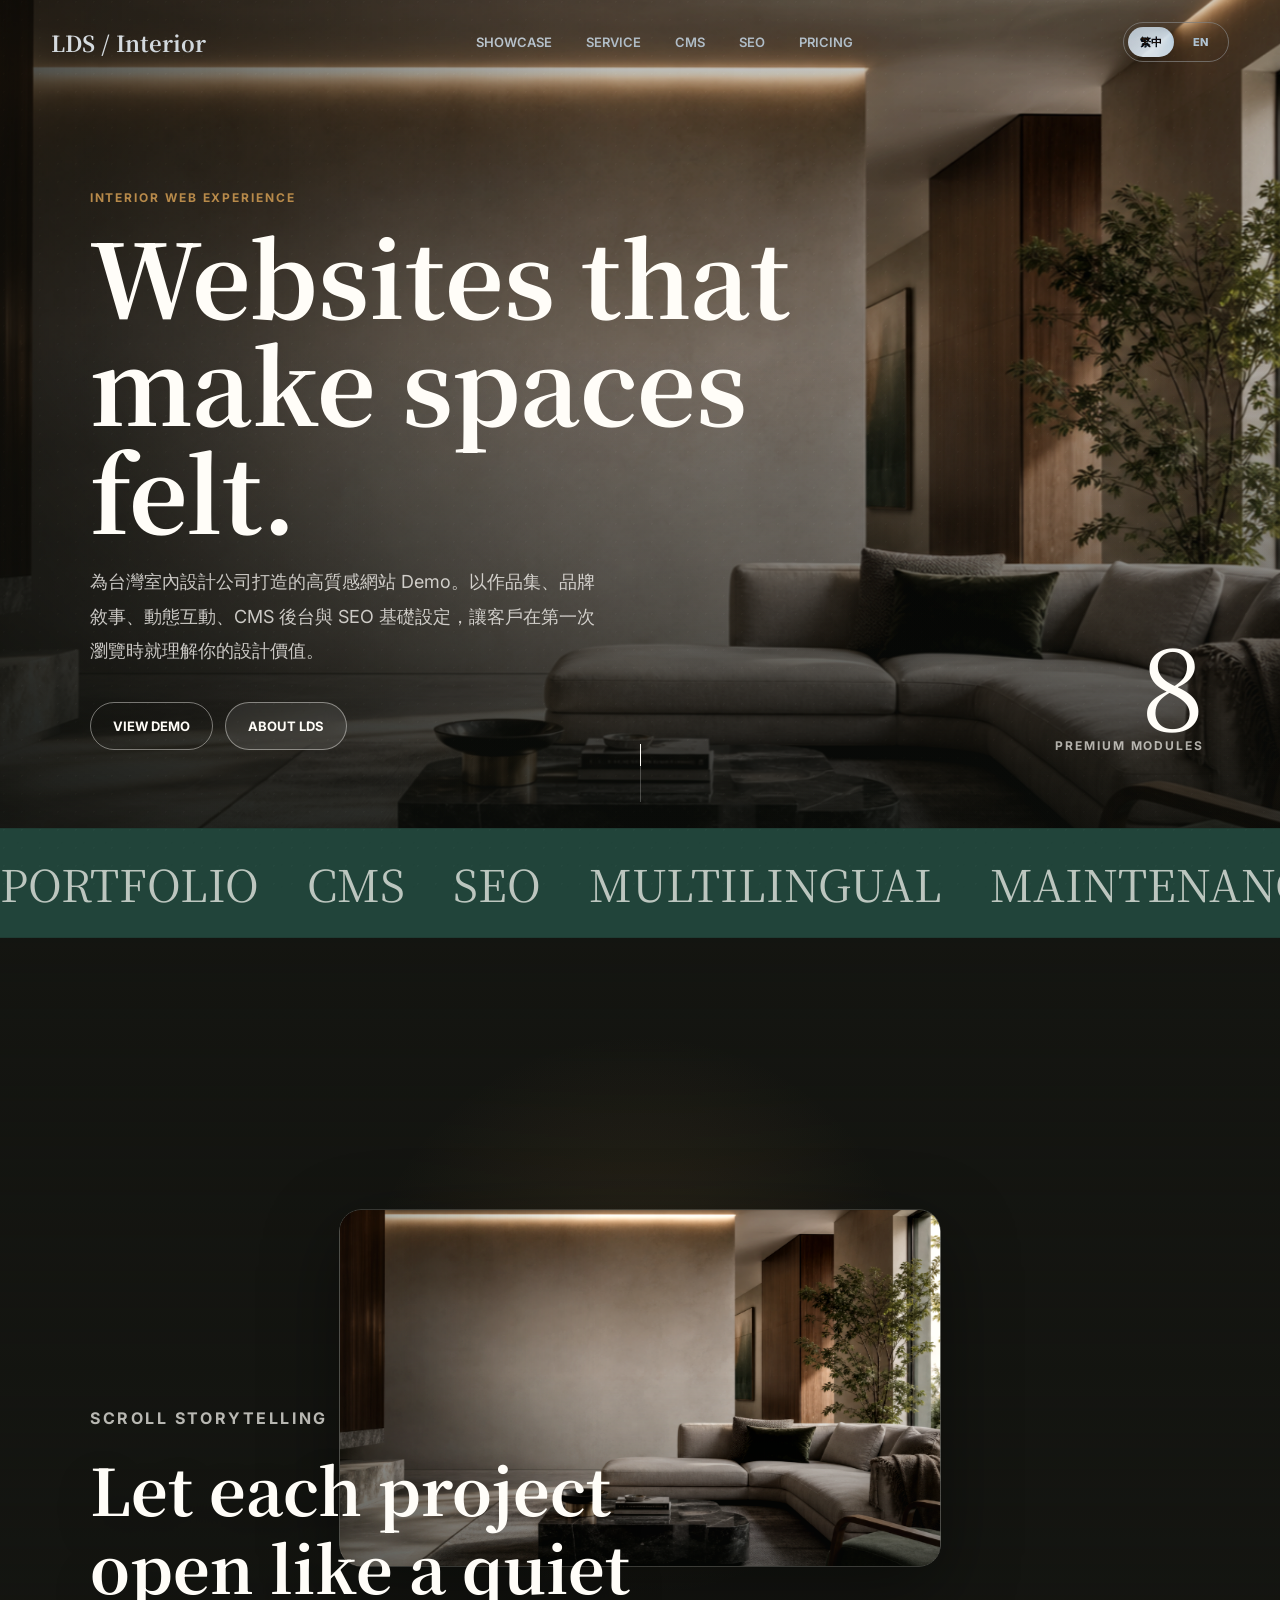
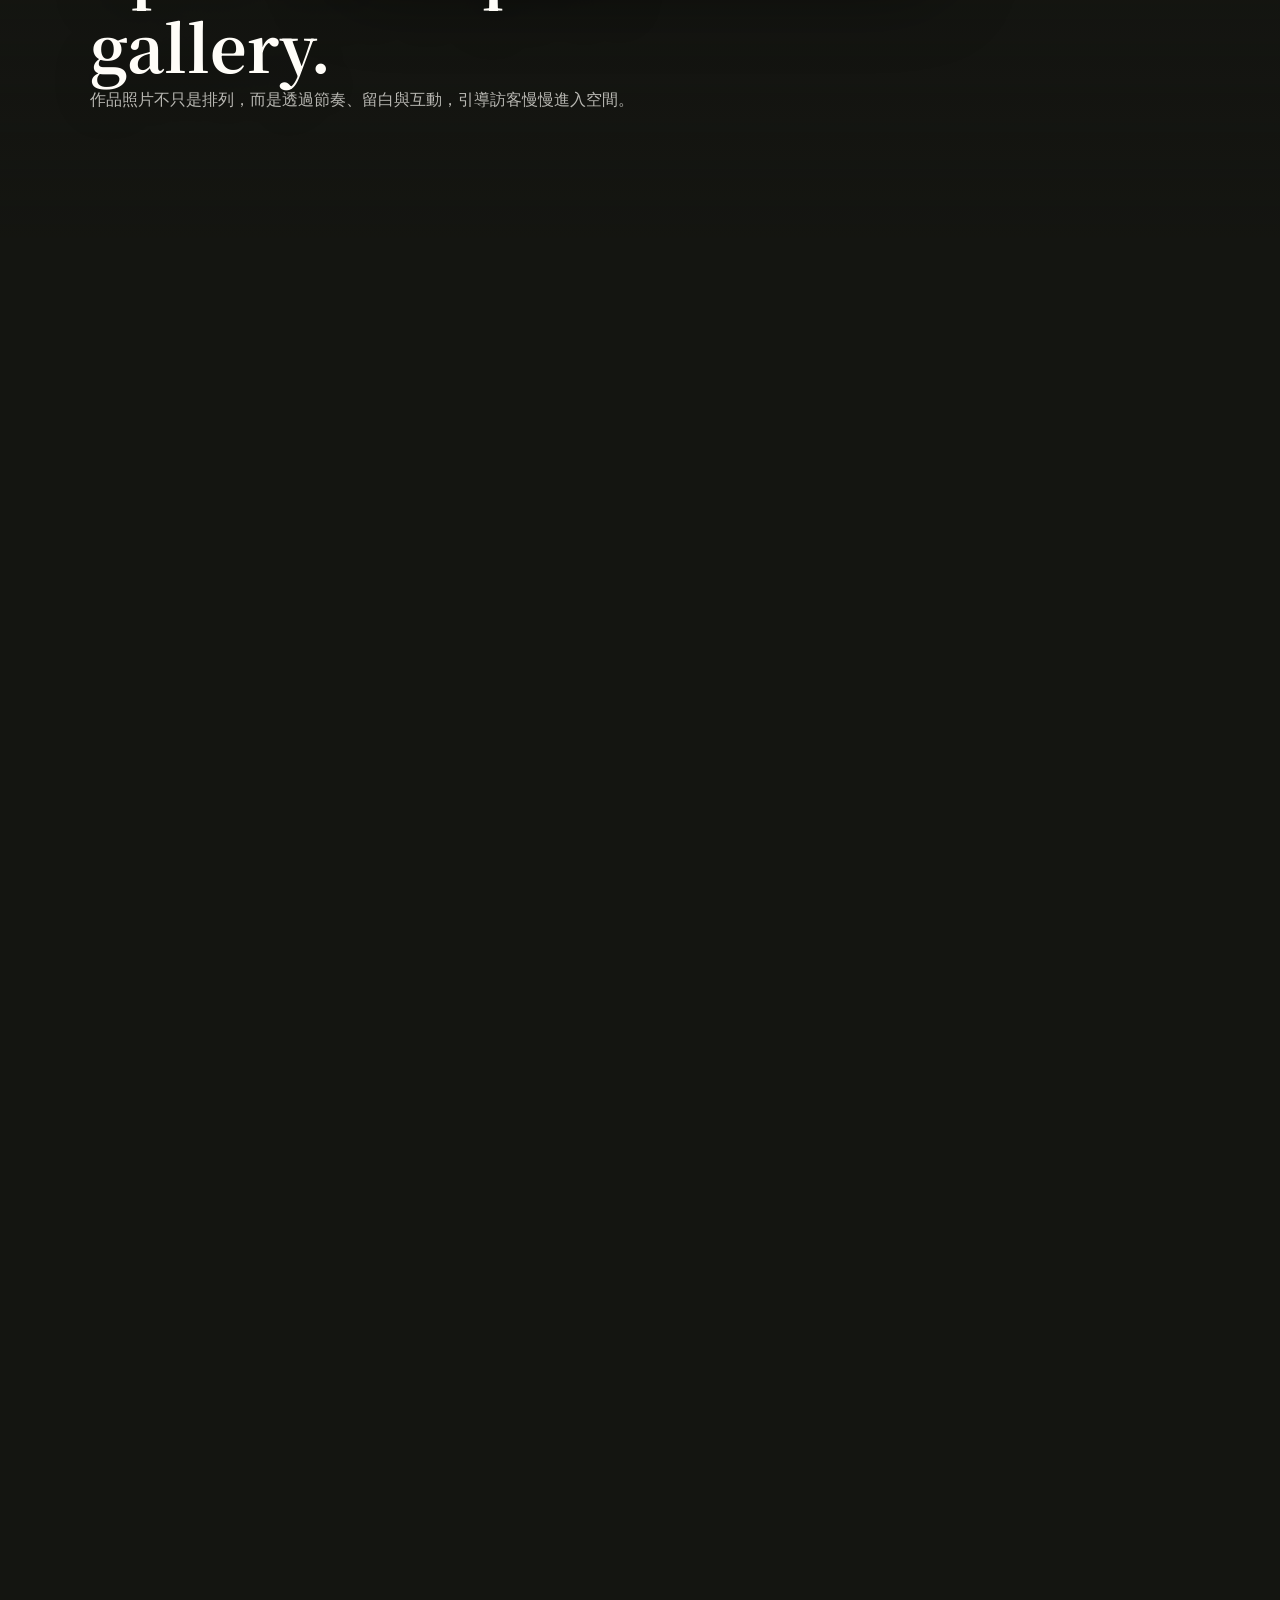
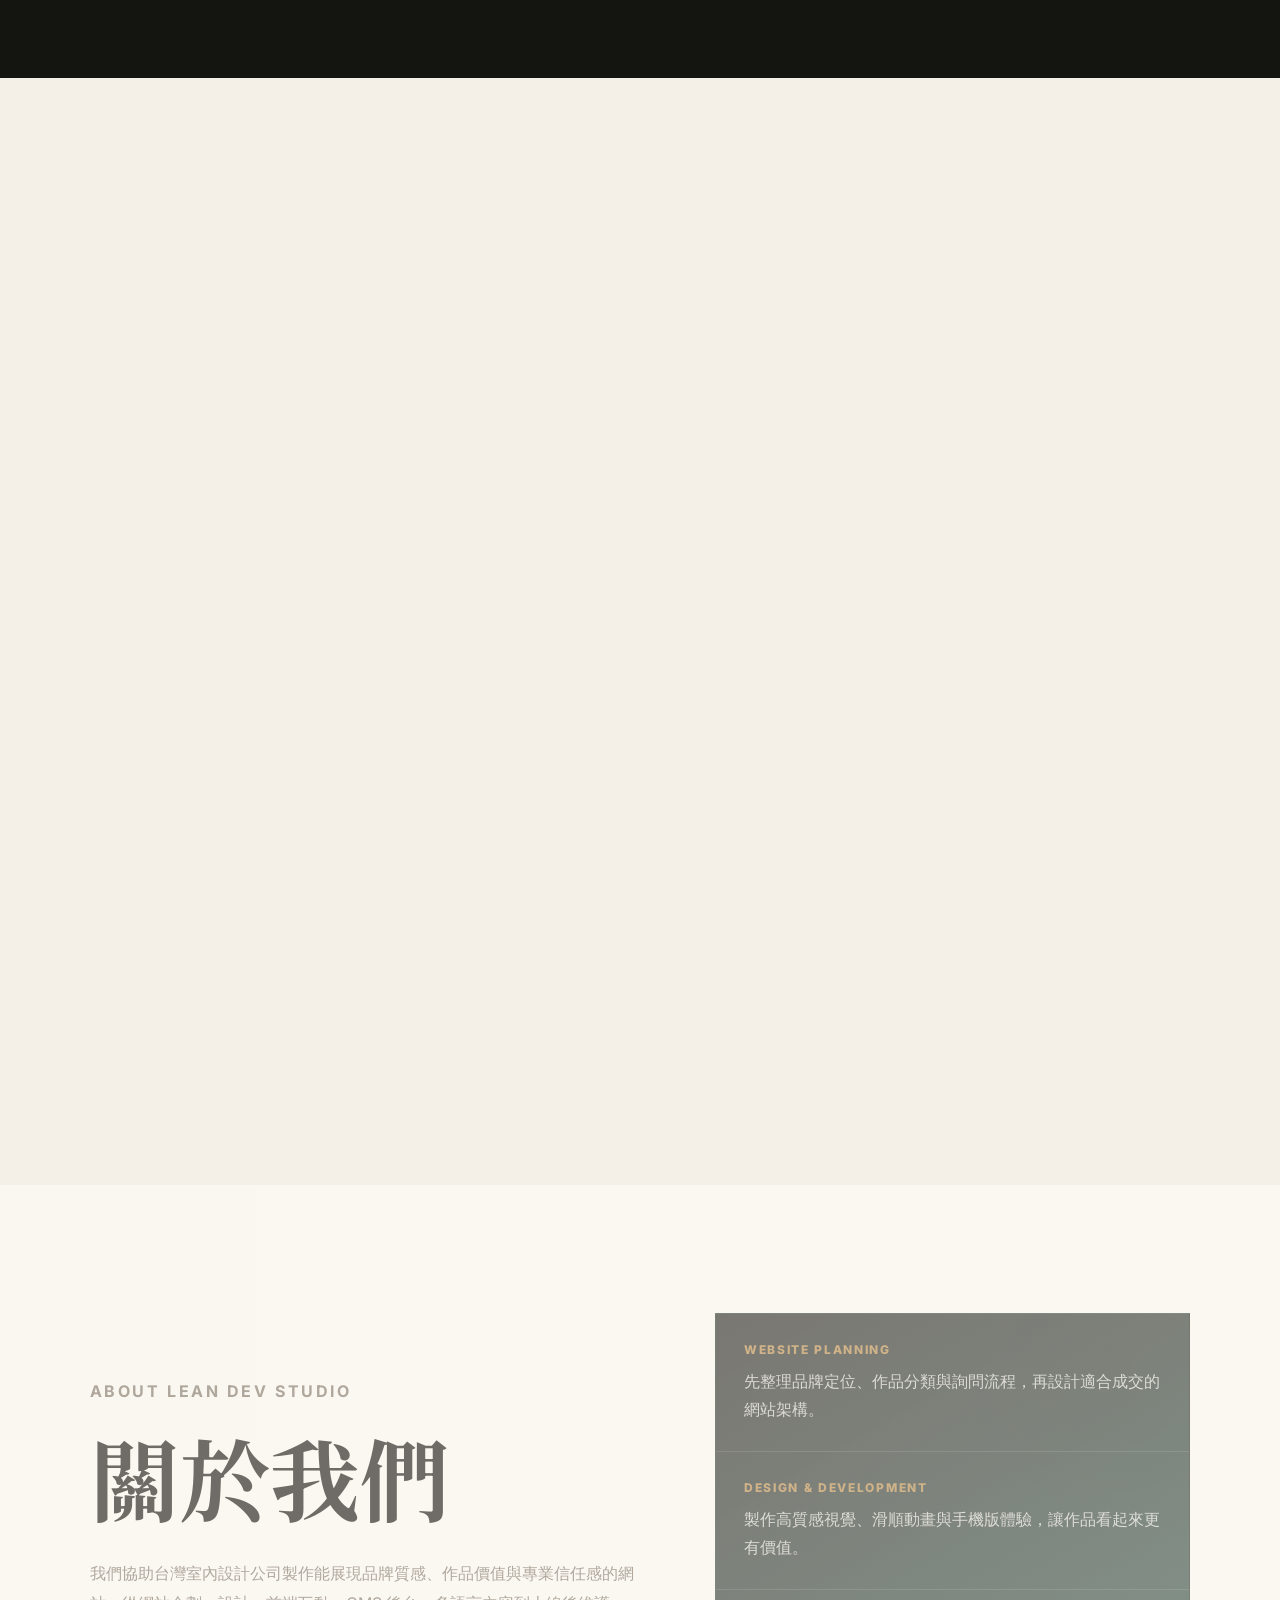
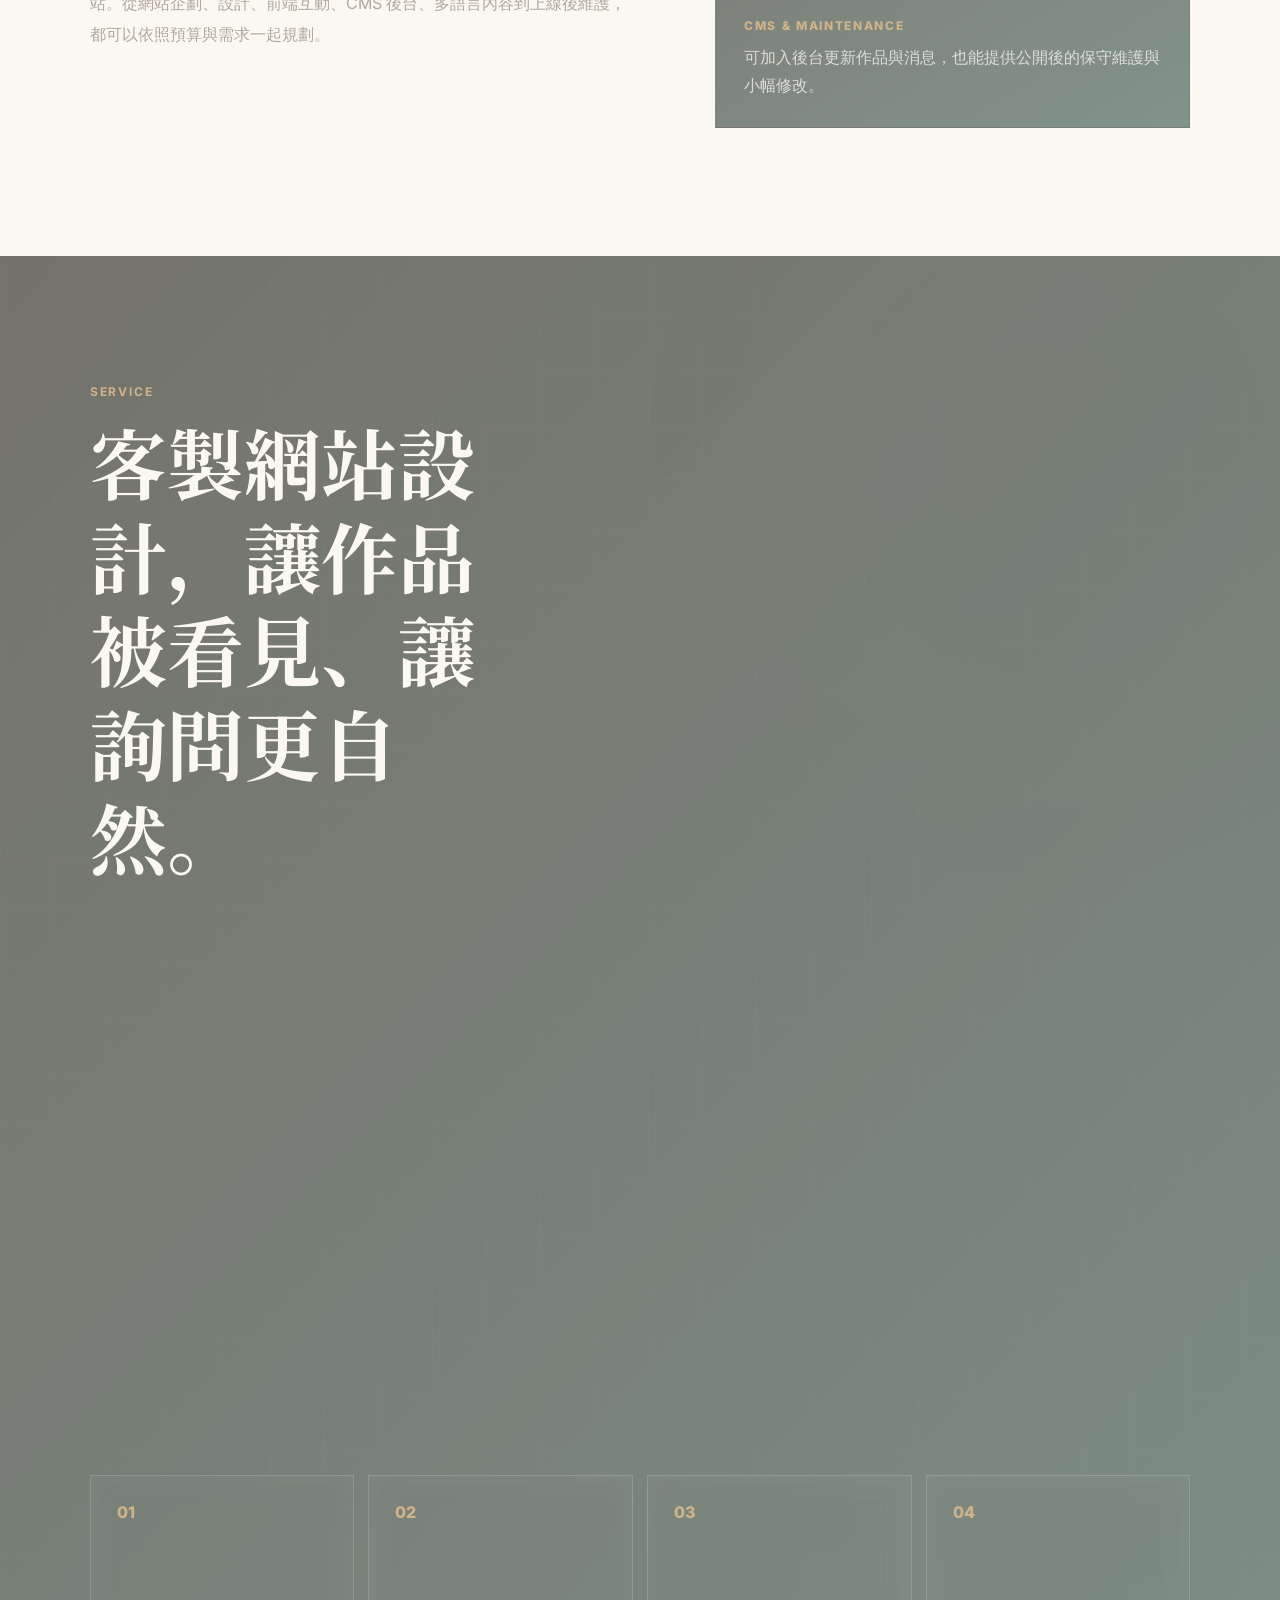
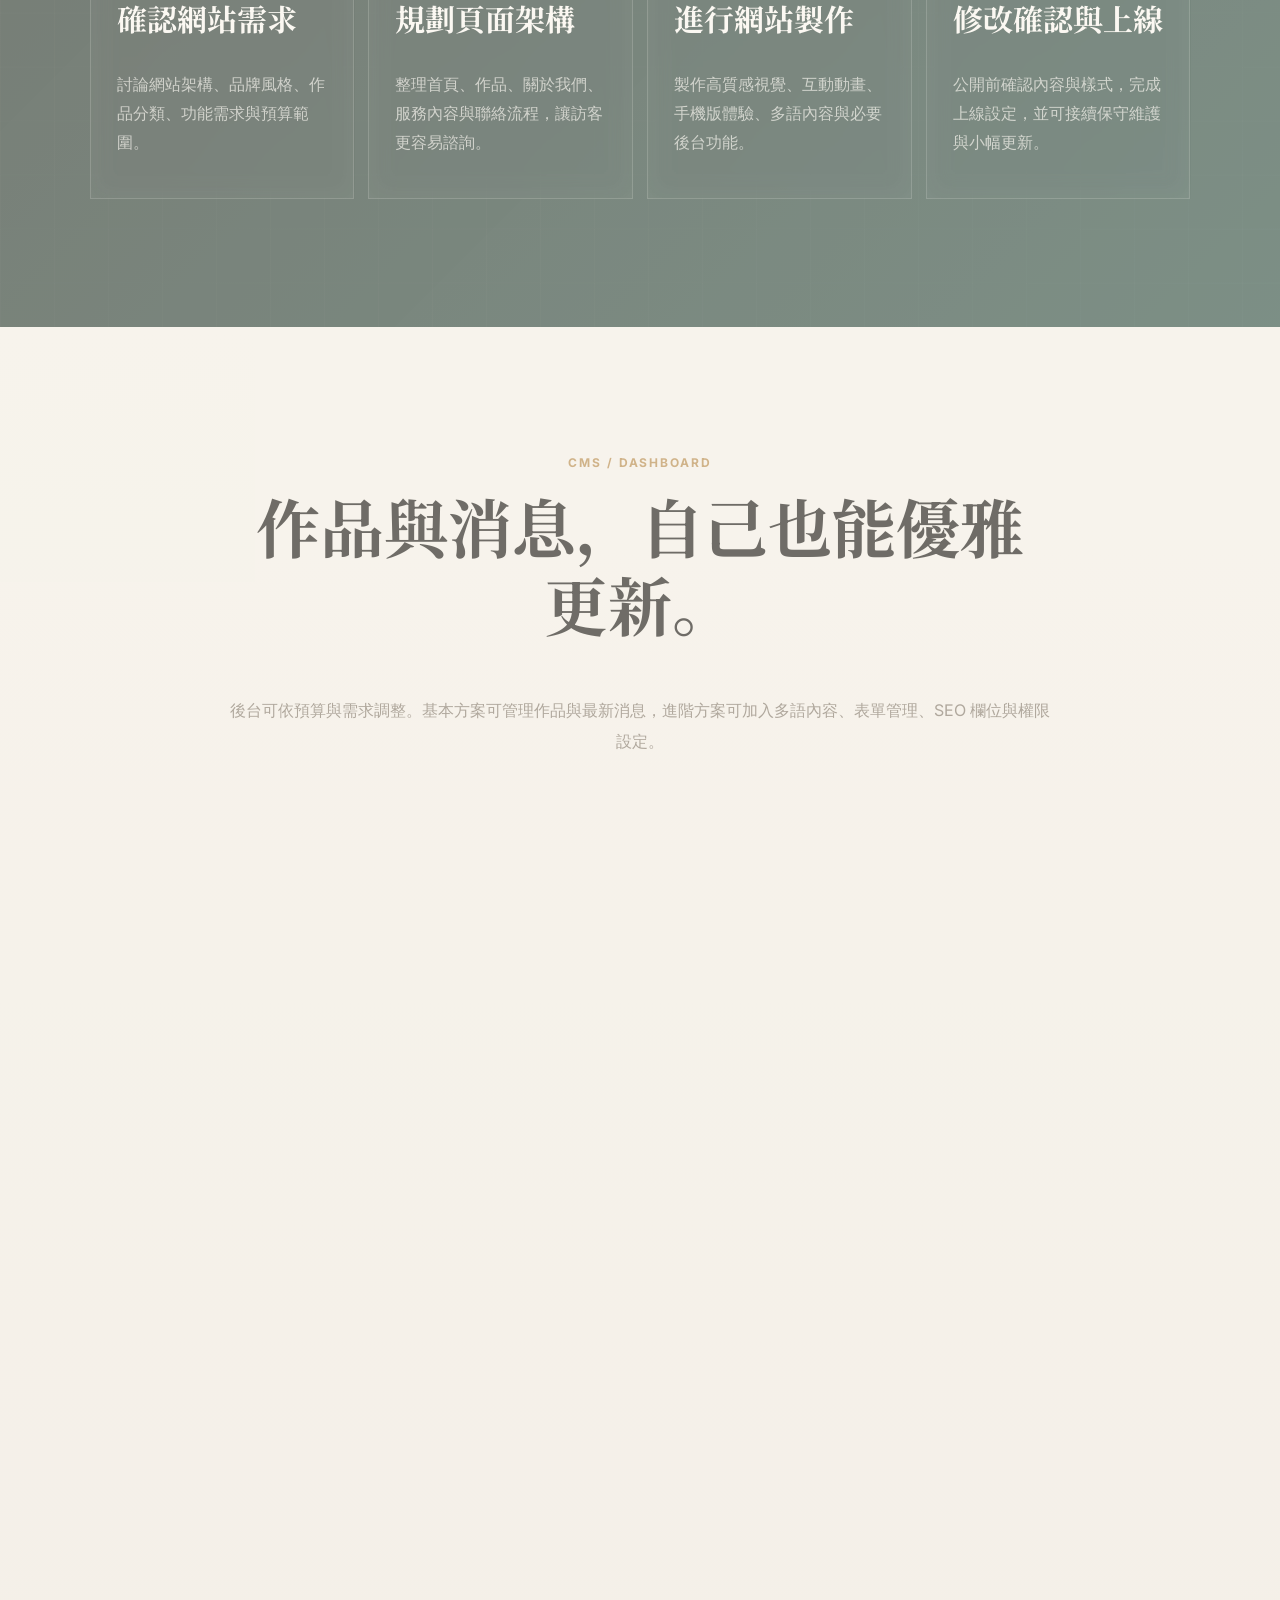
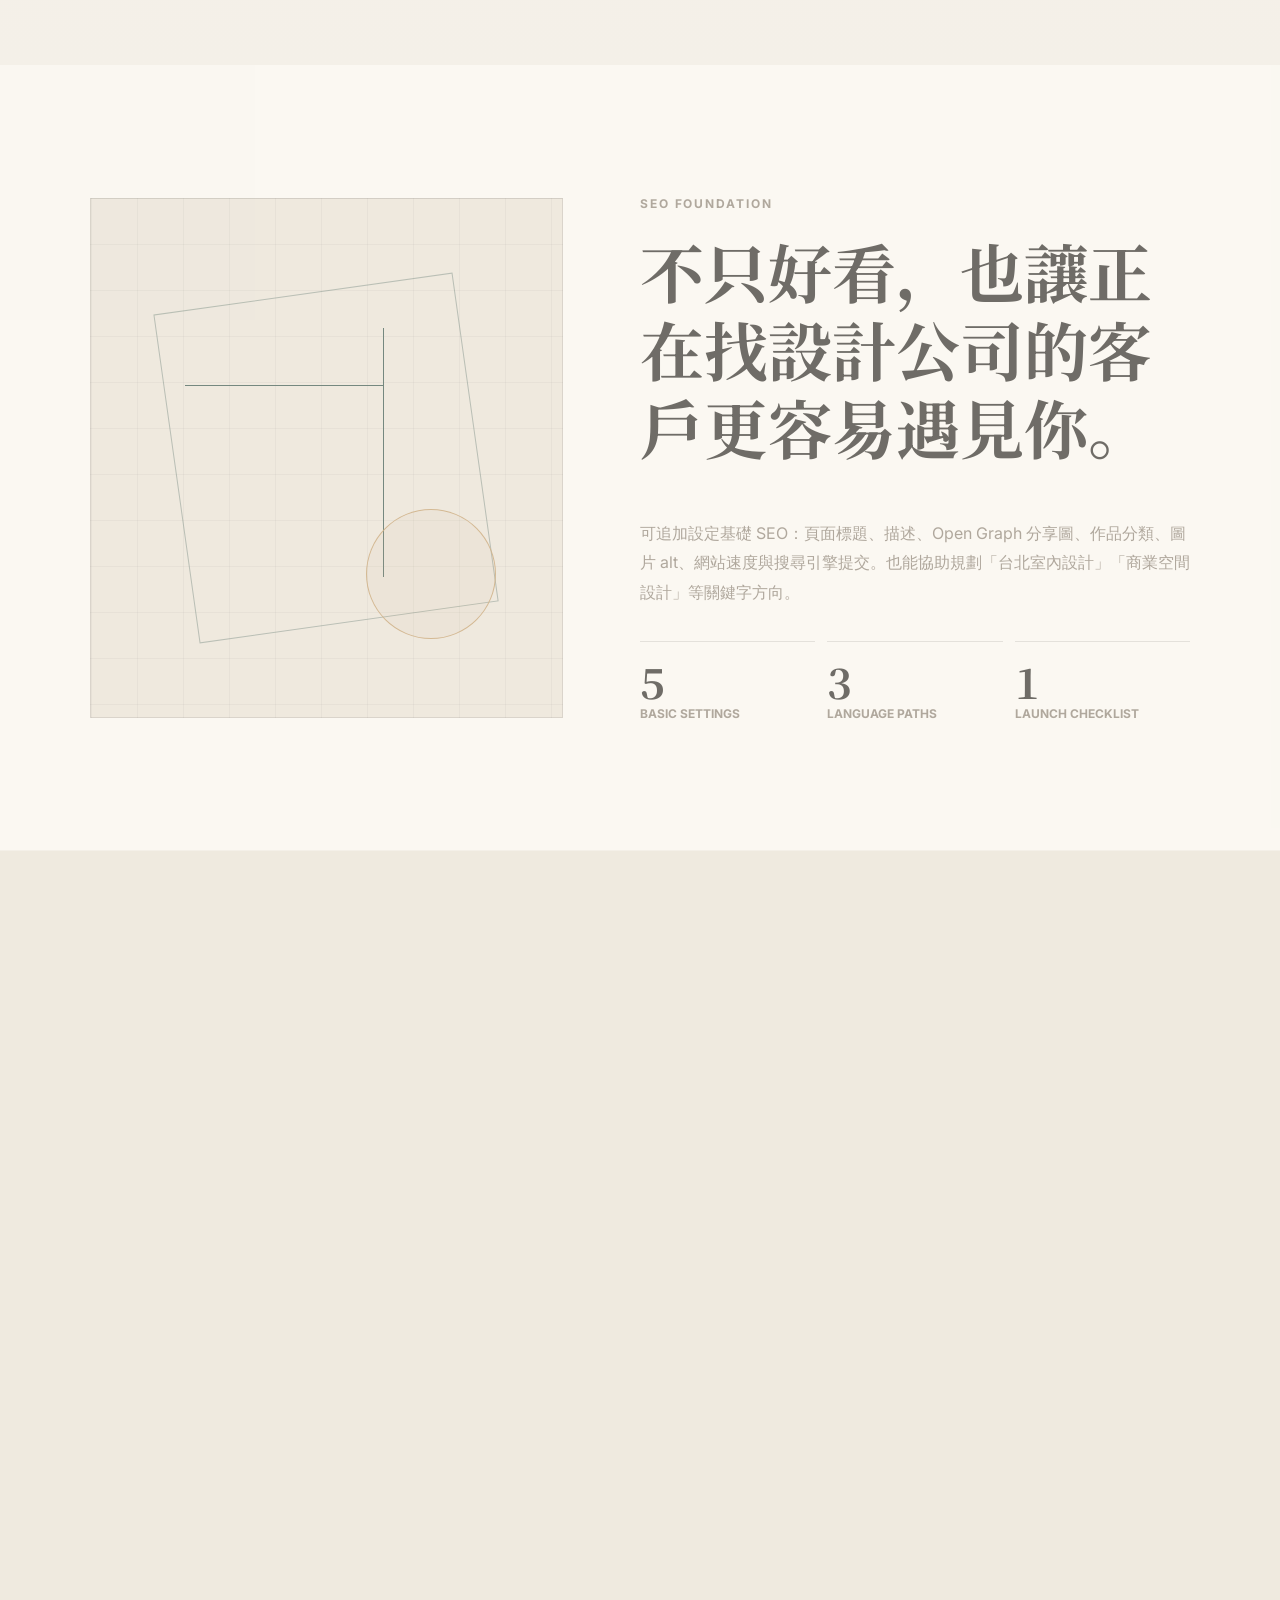
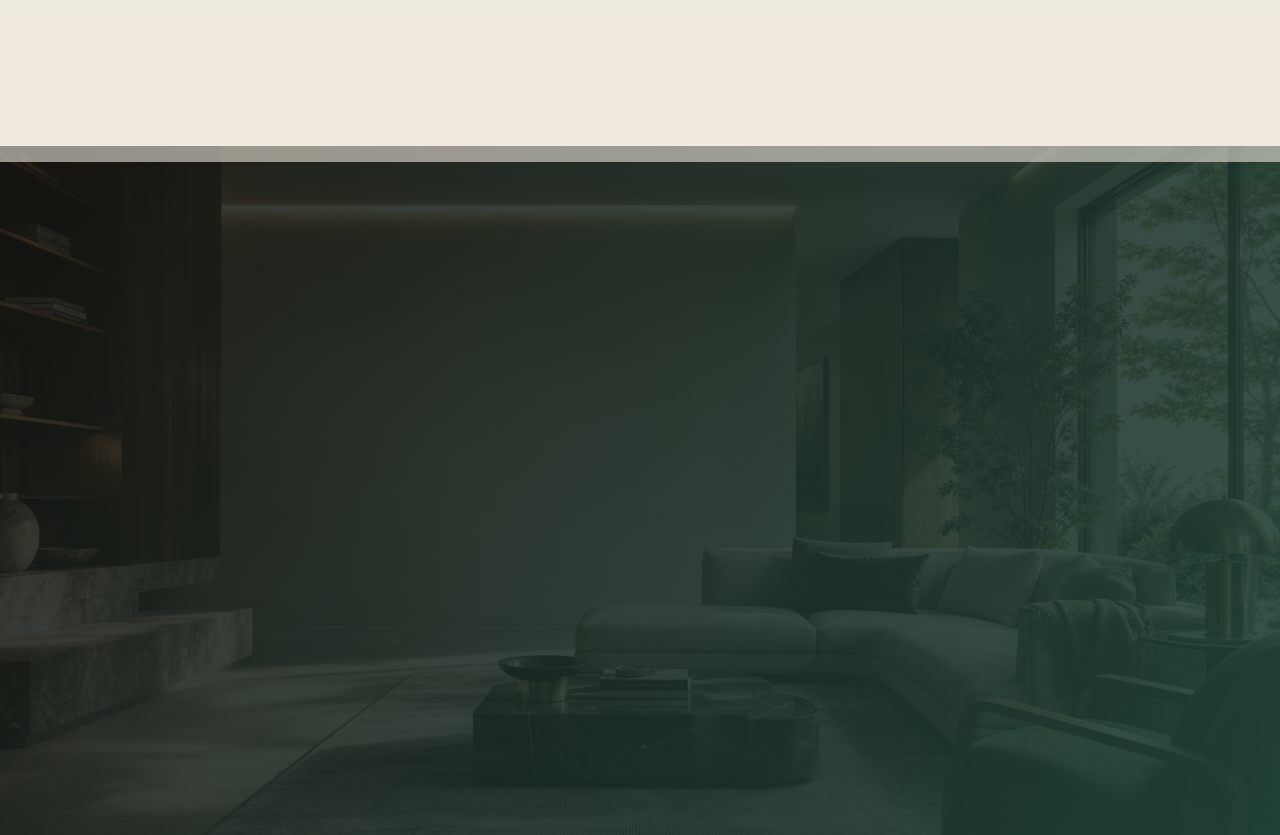
==== index.html @ d6678fd7 "Deploy interior design demo" ====
<!doctype html>
<html lang="zh-Hant">
  <head>
    <meta charset="utf-8" />
    <meta name="viewport" content="width=device-width, initial-scale=1" />
    <title>Lean Dev Studio | Interior Web Demo</title>
    <meta
      name="description"
      content="Interior design studio website demo by Lean Dev Studio. Premium portfolio, CMS, SEO, multilingual support, and maintenance plans."
    />
    <link rel="preconnect" href="https://fonts.googleapis.com" />
    <link rel="preconnect" href="https://fonts.gstatic.com" crossorigin />
    <link
      href="https://fonts.googleapis.com/css2?family=Inter:wght@400;500;600;700;800&family=Noto+Serif+JP:wght@500;700&display=swap"
      rel="stylesheet"
    />
    <link rel="stylesheet" href="styles.css" />
  </head>
  <body>
    <div class="cursor" aria-hidden="true">
      <span class="cursor__ring"></span>
      <span class="cursor__dot"></span>
      <span class="cursor__label">VIEW</span>
    </div>
    <div class="grain" aria-hidden="true"></div>

    <header class="site-header">
      <a class="brand magnetic" href="#top" data-cursor="HOME">LDS / Interior</a>
      <nav aria-label="Primary navigation">
        <a class="magnetic" href="#showcase" data-cursor="WORKS">Showcase</a>
        <a class="magnetic" href="#process" data-cursor="FLOW">Service</a>
        <a class="magnetic" href="#cms" data-cursor="CMS">CMS</a>
        <a class="magnetic" href="#seo" data-cursor="SEO">SEO</a>
        <a class="magnetic" href="#pricing" data-cursor="PRICE">Pricing</a>
      </nav>
      <div class="language-switch" aria-label="Language switch">
        <button class="is-active" type="button" data-lang="zh">繁中</button>
        <button type="button" data-lang="en">EN</button>
      </div>
    </header>

    <main id="top">
      <section class="hero">
        <img
          class="hero__image"
          src="assets/hero-interior.png"
          alt="Premium interior space"
        />
        <div class="hero__shade" aria-hidden="true"></div>
        <div class="hero__content">
          <p class="eyebrow reveal">Interior Web Experience</p>
          <h1 class="reveal">
            Websites that<br />
            make spaces felt.
          </h1>
          <p class="hero__copy reveal" data-i18n="heroCopy">
            為台灣室內設計公司打造的高質感網站 Demo。以作品集、品牌敘事、動態互動、CMS 後台與 SEO 基礎設定，讓客戶在第一次瀏覽時就理解你的設計價值。
          </p>
          <div class="hero__actions reveal">
            <a class="hero__button magnetic" href="#showcase" data-cursor="SCROLL">
              View Demo
            </a>
            <a class="hero__button hero__button--ghost magnetic" href="#studio" data-cursor="LDS">
              About LDS
            </a>
          </div>
        </div>
        <div class="hero__index reveal" aria-label="Demo highlights">
          <span data-count="8">0</span>
          <small>premium modules</small>
        </div>
        <div class="scroll-mark" aria-hidden="true"></div>
      </section>

      <section class="logo-band" aria-label="Service keywords">
        <div class="marquee">
          <span>PORTFOLIO</span>
          <span>CMS</span>
          <span>SEO</span>
          <span>MULTILINGUAL</span>
          <span>MAINTENANCE</span>
          <span>LINE FLOW</span>
          <span>PORTFOLIO</span>
          <span>CMS</span>
          <span>SEO</span>
          <span>MULTILINGUAL</span>
        </div>
      </section>

      <section class="zoom-experience" aria-label="Scroll zoom experience">
        <div class="zoom-stage">
          <div class="zoom-frame">
            <img src="assets/hero-interior.png" alt="Interior portfolio zoom sample" />
            <div class="zoom-frame__shade" aria-hidden="true"></div>
          </div>
          <div class="zoom-copy">
            <p class="eyebrow">Scroll Storytelling</p>
            <h2>Let each project open like a quiet gallery.</h2>
            <p data-i18n="zoomCopy">
              作品照片不只是排列，而是透過節奏、留白與互動，引導訪客慢慢進入空間。
            </p>
          </div>
        </div>
      </section>

      <section class="showcase section-motion" id="showcase">
        <div class="section-head">
          <p class="eyebrow reveal">Showcase</p>
          <h2 class="reveal">讓每一個空間案例，成為客戶想諮詢的理由。</h2>
          <p class="section-copy reveal" data-i18n="showcaseCopy">
            讓客戶還沒見面，就先感受到你的設計品味、專業程度與作品價值。
          </p>
        </div>
        <div class="work-grid">
          <article class="work-card reveal magnetic" data-cursor="HOME">
            <img src="assets/case-residence.jpg" alt="高級住宅空間案例" />
            <div class="work-card__body">
              <span>01</span>
              <h3>住宅空間</h3>
              <a href="case-residence.html" data-i18n="caseButton" aria-label="閱讀更多住宅空間案例">
                閱讀更多
              </a>
            </div>
          </article>
          <article class="work-card reveal magnetic" data-cursor="SHOP">
            <img src="assets/case-commercial.jpg" alt="高級商業空間案例" />
            <div class="work-card__body">
              <span>02</span>
              <h3>商業空間</h3>
              <a href="case-commercial.html" data-i18n="caseButton" aria-label="閱讀更多商業空間案例">
                閱讀更多
              </a>
            </div>
          </article>
          <article class="work-card reveal magnetic" data-cursor="OFFICE">
            <img src="assets/case-office.jpg" alt="高級辦公展間案例" />
            <div class="work-card__body">
              <span>03</span>
              <h3>辦公展間</h3>
              <a href="case-office.html" data-i18n="caseButton" aria-label="閱讀更多辦公展間案例">
                閱讀更多
              </a>
            </div>
          </article>
        </div>
      </section>

      <section class="studio section-motion section-motion--light" id="studio">
        <div class="studio__text">
          <p class="eyebrow reveal">About Lean Dev Studio</p>
          <h2 class="reveal">關於我們</h2>
          <p class="reveal" data-i18n="studioCopy">
            我們協助台灣室內設計公司製作能展現品牌質感、作品價值與專業信任感的網站。從網站企劃、設計、前端互動、CMS 後台、多語言內容到上線後維護，都可以依照預算與需求一起規劃。
          </p>
        </div>
        <div class="studio__panel reveal">
          <dl>
            <div>
              <dt>Website Planning</dt>
              <dd data-i18n="studioPoint1">先整理品牌定位、作品分類與詢問流程，再設計適合成交的網站架構。</dd>
            </div>
            <div>
              <dt>Design & Development</dt>
              <dd data-i18n="studioPoint2">製作高質感視覺、滑順動畫與手機版體驗，讓作品看起來更有價值。</dd>
            </div>
            <div>
              <dt>CMS & Maintenance</dt>
              <dd data-i18n="studioPoint3">可加入後台更新作品與消息，也能提供公開後的保守維護與小幅修改。</dd>
            </div>
          </dl>
        </div>
      </section>

      <section class="process-flow section-motion section-motion--dark" id="process">
        <div class="service-hero">
          <div class="service-hero__copy">
            <p class="eyebrow reveal">Service</p>
            <h2 class="reveal" data-i18n="serviceTitle">客製網站設計，讓作品被看見、讓詢問更自然。</h2>
            <p class="section-copy reveal" data-i18n="serviceCopy">
              依照室內設計公司的品牌風格、作品類型與業務目標，規劃專屬網站視覺、頁面架構與後台功能。從形象展示到作品管理、SEO 基礎設定與上線維護，都能依預算分階段製作。
            </p>
            <ul class="service-list reveal" aria-label="Service highlights">
              <li data-i18n="servicePoint1">依品牌質感客製視覺設計</li>
              <li data-i18n="servicePoint2">全站支援手機、平板與桌機瀏覽</li>
              <li data-i18n="servicePoint3">可加入 CMS 後台、SEO 欄位與多語內容</li>
            </ul>
          </div>
          <div class="service-types reveal" aria-label="Website service types">
            <article>
              <img src="assets/case-residence.jpg" alt="室內設計形象網站服務" />
              <div>
                <span>01</span>
                <h3 data-i18n="serviceType1">形象網站設計</h3>
              </div>
            </article>
            <article>
              <img src="assets/case-commercial.jpg" alt="室內設計作品集網站服務" />
              <div>
                <span>02</span>
                <h3 data-i18n="serviceType2">作品案例網站</h3>
              </div>
            </article>
            <article>
              <img src="assets/case-office.jpg" alt="室內設計 CMS 後台服務" />
              <div>
                <span>03</span>
                <h3 data-i18n="serviceType3">CMS 後台建置</h3>
              </div>
            </article>
            <article>
              <img src="assets/hero-interior.png" alt="室內設計 SEO 與多語網站服務" />
              <div>
                <span>04</span>
                <h3 data-i18n="serviceType4">SEO 與多語設定</h3>
              </div>
            </article>
          </div>
        </div>
        <div class="service-process">
          <div class="service-process__head reveal">
            <p class="eyebrow">Service Process</p>
            <h3 data-i18n="serviceProcessTitle">服務流程，用心對待每一步</h3>
          </div>
          <ol class="timeline">
            <li class="reveal">
              <span>01</span>
              <h3 data-i18n="flowTitle1">確認網站需求</h3>
              <p data-i18n="flow1">討論網站架構、品牌風格、作品分類、功能需求與預算範圍。</p>
            </li>
            <li class="reveal">
              <span>02</span>
              <h3 data-i18n="flowTitle2">規劃頁面架構</h3>
              <p data-i18n="flow2">整理首頁、作品、關於我們、服務內容與聯絡流程，讓訪客更容易諮詢。</p>
            </li>
            <li class="reveal">
              <span>03</span>
              <h3 data-i18n="flowTitle3">進行網站製作</h3>
              <p data-i18n="flow3">製作高質感視覺、互動動畫、手機版體驗、多語內容與必要後台功能。</p>
            </li>
            <li class="reveal">
              <span>04</span>
              <h3 data-i18n="flowTitle4">修改確認與上線</h3>
              <p data-i18n="flow4">公開前確認內容與樣式，完成上線設定，並可接續保守維護與小幅更新。</p>
            </li>
          </ol>
        </div>
      </section>

      <section class="cms section-motion" id="cms">
        <div class="section-head section-head--center">
          <p class="eyebrow reveal">CMS / Dashboard</p>
          <h2 class="reveal" data-i18n="cmsTitle">作品與消息，自己也能優雅更新。</h2>
          <p class="section-copy reveal" data-i18n="cmsCopy">
            後台可依預算與需求調整。基本方案可管理作品與最新消息，進階方案可加入多語內容、表單管理、SEO 欄位與權限設定。
          </p>
        </div>
        <div class="dashboard-demo reveal" aria-label="CMS dashboard mockup">
          <aside>
            <strong>Studio CMS</strong>
            <span>Projects</span>
            <span>Articles</span>
            <span>SEO Fields</span>
            <span>Inquiry</span>
          </aside>
          <div class="dashboard-demo__main">
            <div class="dashboard-demo__bar">
              <span>Project Editor</span>
              <button type="button">Publish</button>
            </div>
            <div class="dashboard-demo__grid">
              <div>
                <small>Title</small>
                <strong>Stone Light Residence</strong>
              </div>
              <div>
                <small>Language</small>
                <strong>ZH / EN</strong>
              </div>
              <div>
                <small>SEO Status</small>
                <strong>Ready</strong>
              </div>
              <div>
                <small>Images</small>
                <strong>24 files</strong>
              </div>
            </div>
            <div class="dashboard-demo__rows">
              <span></span>
              <span></span>
              <span></span>
            </div>
          </div>
        </div>
        <div class="feature-grid">
          <article class="feature-card reveal">
            <h3>Project Management</h3>
            <p data-i18n="cmsFeature1">新增、編輯、排序作品案例，包含分類、坪數、地點、年份與圖片。</p>
          </article>
          <article class="feature-card reveal">
            <h3>News / Blog</h3>
            <p data-i18n="cmsFeature2">發布裝修知識、媒體報導、品牌消息，增加網站內容厚度。</p>
          </article>
          <article class="feature-card reveal">
            <h3>Multilingual Content</h3>
            <p data-i18n="cmsFeature3">可依需求支援繁中、英文、日文等多語欄位。</p>
          </article>
          <article class="feature-card reveal">
            <h3>Inquiry Flow</h3>
            <p data-i18n="cmsFeature4">收集詢問資料，整理預算、需求類型與聯絡狀態。</p>
          </article>
        </div>
      </section>

      <section class="seo section-motion section-motion--light" id="seo">
        <div class="process__visual reveal" aria-hidden="true">
          <span></span>
          <span></span>
          <span></span>
        </div>
        <div class="process__text">
          <p class="eyebrow reveal">SEO Foundation</p>
          <h2 class="reveal" data-i18n="seoTitle">不只好看，也讓正在找設計公司的客戶更容易遇見你。</h2>
          <p class="reveal" data-i18n="seoCopy">
            可追加設定基礎 SEO：頁面標題、描述、Open Graph 分享圖、作品分類、圖片 alt、網站速度與搜尋引擎提交。也能協助規劃「台北室內設計」「商業空間設計」等關鍵字方向。
          </p>
          <div class="stats">
            <div class="reveal">
              <strong data-count="5">0</strong>
              <span>basic settings</span>
            </div>
            <div class="reveal">
              <strong data-count="3">0</strong>
              <span>language paths</span>
            </div>
            <div class="reveal">
              <strong data-count="1">0</strong>
              <span>launch checklist</span>
            </div>
          </div>
        </div>
      </section>

      <section class="pricing section-motion" id="pricing">
        <div class="section-head">
          <p class="eyebrow reveal">Pricing</p>
          <h2 class="reveal" data-i18n="pricingTitle">從清楚的預算開始，依照品牌需求逐步升級。</h2>
          <p class="section-copy reveal" data-i18n="pricingCopy">
            基本製作費約 NT$30,000 起。實際金額會依頁面數、作品數量、多語言、CMS 後台功能、SEO 設定與客製互動效果而調整。
          </p>
        </div>
        <div class="pricing-grid">
          <article class="price-card reveal">
            <p>Website Build</p>
            <strong>NT$30,000+</strong>
            <span data-i18n="priceBuild">形象首頁、作品展示、公司介紹、聯絡表單等。</span>
          </article>
          <article class="price-card reveal price-card--dark">
            <p>CMS / SEO Add-on</p>
            <strong>Custom</strong>
            <span data-i18n="priceAddon">後台、多語內容、SEO 欄位、文章系統依需求估價。</span>
          </article>
          <article class="price-card reveal">
            <p>Monthly Care</p>
            <strong>NT$1,000-1,500</strong>
            <span data-i18n="priceCare">輕微修改、備份、狀態確認、操作支援與基本維護。</span>
          </article>
        </div>
      </section>

      <section class="contact" id="contact">
        <p class="eyebrow reveal">Prototype Ready</p>
        <h2 class="reveal" data-i18n="contactTitle">讓網站成為你的線上門面，也成為客戶主動諮詢的入口。</h2>
        <p class="contact__copy reveal" data-i18n="contactCopy">
          可依實際室內設計公司的作品、品牌調性與預算，調整成正式提案網站。
        </p>
        <a class="contact__link magnetic reveal" href="https://leandevstudio.com" data-cursor="VISIT">
          leandevstudio.com
        </a>
      </section>
    </main>

    <script src="script.js"></script>
  </body>
</html>
---- styles.css ----
:root {
  --ink: #161511;
  --paper: #f4f0e8;
  --muted: #82786b;
  --line: rgba(22, 21, 17, 0.16);
  --green: #21443a;
  --brass: #b88a4a;
  --clay: #9a5f4f;
  --white: #fffdf8;
}

* {
  box-sizing: border-box;
}

html {
  scroll-behavior: smooth;
}

body {
  margin: 0;
  color: var(--ink);
  background: var(--paper);
  font-family: Inter, system-ui, sans-serif;
  cursor: none;
}

a,
button {
  cursor: none;
}

button {
  font: inherit;
}

.grain {
  position: fixed;
  inset: 0;
  z-index: 100;
  pointer-events: none;
  opacity: 0.12;
  background-image:
    radial-gradient(circle at 20% 10%, rgba(255, 255, 255, 0.6) 0 1px, transparent 1px),
    radial-gradient(circle at 80% 30%, rgba(0, 0, 0, 0.18) 0 1px, transparent 1px);
  background-size: 18px 18px, 22px 22px;
  mix-blend-mode: soft-light;
}

.cursor {
  position: fixed;
  top: 0;
  left: 0;
  z-index: 120;
  width: 92px;
  height: 92px;
  pointer-events: none;
  transform: translate3d(-50%, -50%, 0);
  opacity: 0;
  transition: opacity 180ms ease;
}

.cursor.is-visible {
  opacity: 1;
}

.cursor__ring,
.cursor__dot,
.cursor__label {
  position: absolute;
  inset: 0;
  margin: auto;
}

.cursor__ring {
  width: 42px;
  height: 42px;
  border: 1px solid rgba(244, 240, 232, 0.72);
  border-radius: 50%;
  box-shadow:
    0 0 0 1px rgba(22, 21, 17, 0.12),
    0 0 34px rgba(255, 244, 210, 0.32);
  transition:
    width 220ms ease,
    height 220ms ease,
    border-radius 220ms ease,
    border-color 220ms ease,
    background 220ms ease;
}

.cursor__ring::before,
.cursor__ring::after {
  content: "";
  position: absolute;
  background: rgba(244, 240, 232, 0.75);
}

.cursor__ring::before {
  width: 64px;
  height: 1px;
  top: 50%;
  left: 50%;
  transform: translateX(-50%);
}

.cursor__ring::after {
  width: 1px;
  height: 64px;
  top: 50%;
  left: 50%;
  transform: translateY(-50%);
}

.cursor__dot {
  width: 6px;
  height: 6px;
  border-radius: 50%;
  background: var(--brass);
}

.cursor__label {
  display: grid;
  place-items: center;
  width: 76px;
  height: 76px;
  color: var(--white);
  font-size: 10px;
  font-weight: 700;
  letter-spacing: 0.14em;
  opacity: 0;
  transform: scale(0.72);
  transition:
    opacity 180ms ease,
    transform 180ms ease;
}

.cursor.is-active .cursor__ring {
  width: 78px;
  height: 78px;
  border-radius: 18px;
  border-color: rgba(184, 138, 74, 0.9);
  background: rgba(22, 21, 17, 0.34);
  backdrop-filter: blur(8px);
}

.cursor.is-active .cursor__label {
  opacity: 1;
  transform: scale(1);
}

.site-header {
  position: fixed;
  top: 0;
  left: 0;
  right: 0;
  z-index: 30;
  display: flex;
  align-items: center;
  justify-content: space-between;
  padding: 22px clamp(20px, 4vw, 54px);
  color: var(--white);
  mix-blend-mode: difference;
}

.brand {
  color: inherit;
  font-family: "Noto Serif JP", serif;
  font-size: 22px;
  font-weight: 700;
  text-decoration: none;
}

nav {
  display: flex;
  gap: clamp(16px, 3vw, 34px);
}

nav a {
  color: inherit;
  font-size: 13px;
  font-weight: 600;
  text-decoration: none;
  text-transform: uppercase;
}

.language-switch {
  display: inline-flex;
  gap: 4px;
  padding: 4px;
  border: 1px solid rgba(255, 253, 248, 0.38);
  border-radius: 999px;
}

.language-switch button {
  min-width: 46px;
  min-height: 30px;
  border: 0;
  border-radius: 999px;
  color: inherit;
  background: transparent;
  font-size: 11px;
  font-weight: 800;
}

.language-switch button.is-active {
  color: var(--ink);
  background: var(--white);
}

.hero {
  position: relative;
  min-height: 92vh;
  display: grid;
  align-items: end;
  overflow: hidden;
  background: #0f1512;
  padding: 120px clamp(20px, 7vw, 96px) 78px;
}

.hero__image {
  position: absolute;
  inset: 0;
  width: 100%;
  height: 116%;
  object-fit: cover;
  transform: translate3d(0, var(--parallax, 0), 0) scale(var(--hero-scale, 1.04));
  filter: saturate(0.95) contrast(1.04);
  will-change: transform;
}

.hero__shade {
  position: absolute;
  inset: 0;
  background:
    linear-gradient(90deg, rgba(11, 13, 10, 0.74), rgba(11, 13, 10, 0.28) 48%, rgba(11, 13, 10, 0.18)),
    linear-gradient(0deg, rgba(11, 13, 10, 0.78), rgba(11, 13, 10, 0) 58%);
}

.hero__content {
  position: relative;
  z-index: 2;
  max-width: 760px;
  color: var(--white);
}

.eyebrow {
  margin: 0 0 16px;
  color: var(--brass);
  font-size: 12px;
  font-weight: 700;
  letter-spacing: 0.16em;
  text-transform: uppercase;
}

h1,
h2,
h3,
p {
  margin-top: 0;
}

h1 {
  margin-bottom: 22px;
  font-family: "Noto Serif JP", serif;
  font-size: clamp(46px, 8vw, 108px);
  line-height: 1.05;
  font-weight: 700;
}

.hero__copy {
  max-width: 520px;
  margin-bottom: 34px;
  color: rgba(255, 253, 248, 0.76);
  font-size: clamp(15px, 2vw, 18px);
  line-height: 1.9;
}

.hero__button,
.contact__link,
.case-link {
  display: inline-flex;
  align-items: center;
  min-height: 48px;
  padding: 0 22px;
  border: 1px solid rgba(255, 253, 248, 0.42);
  border-radius: 999px;
  color: var(--white);
  text-decoration: none;
  font-size: 13px;
  font-weight: 700;
  text-transform: uppercase;
}

.hero__actions {
  display: flex;
  flex-wrap: wrap;
  gap: 12px;
}

.hero__button--ghost {
  background: rgba(255, 253, 248, 0.08);
  backdrop-filter: blur(12px);
}

.hero__index {
  position: absolute;
  right: clamp(20px, 6vw, 76px);
  bottom: 74px;
  z-index: 2;
  color: var(--white);
  text-align: right;
}

.hero__index span {
  display: block;
  font-family: "Noto Serif JP", serif;
  font-size: clamp(54px, 9vw, 124px);
  line-height: 0.9;
}

.hero__index small {
  color: rgba(255, 253, 248, 0.66);
  font-size: 12px;
  font-weight: 700;
  letter-spacing: 0.16em;
  text-transform: uppercase;
}

.scroll-mark {
  position: absolute;
  left: 50%;
  bottom: 26px;
  z-index: 2;
  width: 1px;
  height: 58px;
  overflow: hidden;
  background: rgba(255, 253, 248, 0.24);
}

.scroll-mark::after {
  content: "";
  display: block;
  width: 1px;
  height: 22px;
  background: var(--white);
  animation: scrollLine 1.8s cubic-bezier(0.65, 0, 0.35, 1) infinite;
}

.logo-band {
  overflow: hidden;
  border-block: 1px solid var(--line);
  background: var(--green);
  color: var(--white);
}

.marquee {
  display: flex;
  width: max-content;
  gap: 48px;
  padding: 22px 0;
  animation: marquee 26s linear infinite;
}

.marquee span {
  color: rgba(255, 253, 248, 0.7);
  font-family: "Noto Serif JP", serif;
  font-size: clamp(24px, 4vw, 44px);
  white-space: nowrap;
}

.zoom-experience {
  position: relative;
  height: 260vh;
  background: #141511;
}

.zoom-stage {
  position: sticky;
  top: 0;
  height: 100vh;
  display: grid;
  place-items: center;
  overflow: hidden;
  color: var(--white);
}

.zoom-stage::before {
  content: "";
  position: absolute;
  inset: 0;
  background:
    radial-gradient(circle at 50% 42%, rgba(184, 138, 74, 0.16), transparent 34%),
    linear-gradient(180deg, rgba(20, 21, 17, 0.86), rgba(20, 21, 17, 0.3) 48%, rgba(20, 21, 17, 0.9));
  opacity: calc(1 - var(--zoom-progress, 0) * 0.48);
}

.zoom-frame {
  position: relative;
  width: min(74vw, 940px);
  height: min(62vh, 620px);
  overflow: hidden;
  border: 1px solid rgba(255, 253, 248, 0.28);
  border-radius: var(--zoom-radius, 34px);
  box-shadow: 0 36px 120px rgba(0, 0, 0, 0.42);
  transform: scale(var(--zoom-scale, 0.64));
  transform-origin: center;
  will-change: transform, border-radius;
}

.zoom-frame img {
  width: 100%;
  height: 100%;
  object-fit: cover;
  transform: scale(var(--zoom-image-scale, 1.18));
  filter: saturate(0.92) contrast(1.08);
  will-change: transform;
}

.zoom-frame__shade {
  position: absolute;
  inset: 0;
  background:
    linear-gradient(90deg, rgba(11, 13, 10, 0.5), transparent 44%),
    linear-gradient(0deg, rgba(11, 13, 10, 0.62), transparent 54%);
  opacity: calc(0.82 - var(--zoom-progress, 0) * 0.32);
}

.zoom-copy {
  position: absolute;
  left: clamp(20px, 7vw, 96px);
  bottom: clamp(54px, 9vw, 108px);
  max-width: 680px;
  opacity: var(--zoom-copy-opacity, 1);
  transform: translateY(var(--zoom-copy-y, 0));
  will-change: opacity, transform;
}

.zoom-copy h2 {
  margin-bottom: 0;
  text-shadow: 0 16px 40px rgba(0, 0, 0, 0.32);
}

.showcase,
.studio,
.cms,
.seo,
.process-flow,
.pricing,
.contact {
  padding: clamp(76px, 10vw, 132px) clamp(20px, 7vw, 96px);
}

.section-motion {
  position: relative;
  isolation: isolate;
  overflow: hidden;
  opacity: var(--section-opacity, 1);
  transform: translateY(var(--section-fade-y, 0));
  transition:
    opacity 360ms ease,
    transform 360ms ease;
  will-change: opacity, transform;
}

.section-motion::before {
  content: "";
  position: absolute;
  inset: 0;
  z-index: -1;
  pointer-events: none;
  opacity: var(--section-grid-opacity, 0.16);
  background:
    linear-gradient(90deg, rgba(184, 138, 74, 0.18) 1px, transparent 1px),
    linear-gradient(0deg, rgba(33, 68, 58, 0.1) 1px, transparent 1px);
  background-position:
    calc(var(--section-drift, 0px) * -1) 0,
    0 var(--section-drift, 0px);
  background-size: 78px 78px;
  transform: translateY(calc(var(--section-drift, 0px) * -0.45));
  transition: opacity 420ms ease;
}

.section-motion::after {
  content: "";
  position: absolute;
  left: clamp(20px, 7vw, 96px);
  right: clamp(20px, 7vw, 96px);
  top: 0;
  height: 1px;
  pointer-events: none;
  background: linear-gradient(90deg, transparent, rgba(184, 138, 74, 0.72), transparent);
  transform: scaleX(var(--section-progress, 0));
  transform-origin: left center;
}

.section-motion--dark::before {
  opacity: var(--section-dark-grid-opacity, 0.2);
  background:
    linear-gradient(90deg, rgba(255, 253, 248, 0.1) 1px, transparent 1px),
    linear-gradient(0deg, rgba(255, 253, 248, 0.08) 1px, transparent 1px);
  background-size: 72px 72px;
}

.section-motion--light::before {
  background:
    radial-gradient(circle at 14% 12%, rgba(184, 138, 74, 0.16), transparent 24%),
    linear-gradient(90deg, rgba(22, 21, 17, 0.06) 1px, transparent 1px),
    linear-gradient(0deg, rgba(22, 21, 17, 0.04) 1px, transparent 1px);
  background-size: auto, 86px 86px, 86px 86px;
}

.section-head {
  max-width: 760px;
  margin-bottom: 44px;
}

.section-head--center {
  max-width: 820px;
  margin-inline: auto;
  text-align: center;
}

.section-copy,
.zoom-copy p,
.studio__text p,
.contact__copy {
  color: var(--muted);
  font-size: 16px;
  line-height: 1.9;
}

.zoom-copy p {
  max-width: 560px;
  color: rgba(255, 253, 248, 0.7);
}

h2 {
  font-family: "Noto Serif JP", serif;
  font-size: clamp(32px, 5vw, 64px);
  line-height: 1.22;
}

.work-grid {
  display: grid;
  grid-template-columns: repeat(3, minmax(0, 1fr));
  gap: 14px;
}

.work-card {
  position: relative;
  min-height: 520px;
  display: grid;
  grid-template-rows: 1fr auto;
  padding: 0;
  overflow: hidden;
  border: 1px solid var(--line);
  background: rgba(255, 253, 248, 0.82);
  transform-style: preserve-3d;
  transition:
    background 220ms ease,
    border-color 220ms ease,
    box-shadow 260ms ease,
    transform 360ms cubic-bezier(0.16, 1, 0.3, 1);
}

.work-card::after,
.feature-card::after,
.price-card::after,
.timeline li::after {
  content: "";
  position: absolute;
  inset: 0;
  pointer-events: none;
  opacity: 0;
  background: linear-gradient(115deg, transparent 22%, rgba(255, 253, 248, 0.42), transparent 58%);
  transform: translateX(-120%);
  transition:
    opacity 220ms ease,
    transform 780ms cubic-bezier(0.16, 1, 0.3, 1);
}

.work-card:hover {
  border-color: rgba(184, 138, 74, 0.58);
  background: var(--white);
  box-shadow: 0 28px 70px rgba(22, 21, 17, 0.18);
  transform: translateY(-14px) scale(1.045);
}

.work-card:hover::after,
.feature-card:hover::after,
.price-card:hover::after,
.timeline li:hover::after {
  opacity: 1;
  transform: translateX(120%);
}

.work-card img {
  width: 100%;
  height: 100%;
  min-height: 300px;
  object-fit: cover;
  filter: saturate(0.92) contrast(1.04);
  transform: scale(1.01);
  transition:
    filter 320ms ease,
    transform 520ms cubic-bezier(0.16, 1, 0.3, 1);
}

.work-card:hover img {
  filter: saturate(1.08) contrast(1.1);
  transform: scale(1.06);
}

.work-card__body {
  padding: 24px 26px 28px;
}

.work-card span {
  display: block;
  margin-bottom: 42px;
  color: var(--clay);
  font-weight: 700;
}

.work-card h3 {
  margin-bottom: 14px;
  font-family: "Noto Serif JP", serif;
  font-size: 28px;
}

.work-card__body a {
  display: inline-flex;
  align-items: center;
  justify-content: center;
  min-height: 42px;
  padding: 0 18px;
  border: 1px solid rgba(22, 21, 17, 0.22);
  border-radius: 999px;
  color: var(--green);
  background: rgba(33, 68, 58, 0.1);
  text-decoration: none;
  font-size: 12px;
  font-weight: 800;
  letter-spacing: 0.08em;
  text-transform: uppercase;
  transition:
    color 180ms ease,
    background 180ms ease,
    border-color 180ms ease,
    transform 180ms ease;
}

.work-card__body a::after {
  content: "";
  display: inline-flex;
  align-items: center;
  justify-content: center;
  width: 24px;
  height: 14px;
  margin-left: 12px;
  color: currentColor;
  background: linear-gradient(currentColor, currentColor) center / 22px 1px no-repeat;
  line-height: 1;
  transition:
    background 160ms ease,
    transform 180ms ease;
}

.work-card__body a:hover {
  color: var(--white);
  border-color: var(--green);
  background: var(--green);
  transform: translateY(-1px);
}

.work-card__body a:hover::after {
  content: "→";
  background: none;
  transform: translateX(4px);
}

.work-card p,
.process__text p {
  color: var(--muted);
  line-height: 1.85;
}

.studio {
  display: grid;
  grid-template-columns: minmax(320px, 0.9fr) minmax(360px, 0.78fr);
  gap: clamp(28px, 6vw, 82px);
  align-items: center;
  background: var(--white);
}

.studio__text {
  max-width: 720px;
}

.studio__text h2 {
  margin-bottom: 26px;
  font-size: clamp(46px, 7vw, 92px);
}

.studio__panel {
  border: 1px solid var(--line);
  background:
    linear-gradient(150deg, rgba(22, 21, 17, 0.92), rgba(33, 68, 58, 0.9)),
    radial-gradient(circle at 84% 12%, rgba(184, 138, 74, 0.26), transparent 30%);
  color: var(--white);
}

.studio__panel dl {
  margin: 0;
}

.studio__panel div {
  padding: 28px;
  border-bottom: 1px solid rgba(255, 253, 248, 0.12);
}

.studio__panel div:last-child {
  border-bottom: 0;
}

.studio__panel dt {
  margin-bottom: 10px;
  color: var(--brass);
  font-size: 12px;
  font-weight: 800;
  letter-spacing: 0.14em;
  text-transform: uppercase;
}

.studio__panel dd {
  margin: 0;
  color: rgba(255, 253, 248, 0.76);
  line-height: 1.75;
}

.cms {
  background:
    linear-gradient(180deg, #f9f6ef, var(--paper));
}

.dashboard-demo {
  display: grid;
  grid-template-columns: 210px 1fr;
  min-height: 430px;
  max-width: 1080px;
  margin: 0 auto 22px;
  overflow: hidden;
  border: 1px solid rgba(22, 21, 17, 0.18);
  background: #151612;
  box-shadow: 0 34px 90px rgba(22, 21, 17, 0.18);
}

.dashboard-demo aside {
  display: flex;
  flex-direction: column;
  gap: 12px;
  padding: 24px;
  border-right: 1px solid rgba(255, 253, 248, 0.1);
  color: var(--white);
}

.dashboard-demo aside strong {
  margin-bottom: 22px;
  font-family: "Noto Serif JP", serif;
  font-size: 22px;
}

.dashboard-demo aside span {
  padding: 12px 14px;
  border: 1px solid rgba(255, 253, 248, 0.1);
  color: rgba(255, 253, 248, 0.68);
  font-size: 12px;
  font-weight: 700;
  text-transform: uppercase;
}

.dashboard-demo aside span:first-of-type {
  color: var(--ink);
  background: var(--brass);
}

.dashboard-demo__main {
  padding: clamp(20px, 4vw, 42px);
  background:
    radial-gradient(circle at 82% 10%, rgba(184, 138, 74, 0.28), transparent 24%),
    linear-gradient(145deg, rgba(255, 253, 248, 0.08), rgba(255, 253, 248, 0.02));
}

.dashboard-demo__bar {
  display: flex;
  align-items: center;
  justify-content: space-between;
  margin-bottom: 24px;
  color: var(--white);
}

.dashboard-demo__bar span {
  font-family: "Noto Serif JP", serif;
  font-size: clamp(24px, 4vw, 42px);
}

.dashboard-demo__bar button {
  min-height: 42px;
  padding: 0 18px;
  border: 0;
  border-radius: 999px;
  color: var(--ink);
  background: var(--white);
  font-size: 12px;
  font-weight: 800;
  text-transform: uppercase;
}

.dashboard-demo__grid {
  display: grid;
  grid-template-columns: repeat(4, minmax(0, 1fr));
  gap: 12px;
}

.dashboard-demo__grid div {
  min-height: 120px;
  padding: 18px;
  border: 1px solid rgba(255, 253, 248, 0.14);
  background: rgba(255, 253, 248, 0.06);
  opacity: 0;
  transform: translateY(18px);
  transition:
    opacity 620ms ease,
    transform 620ms cubic-bezier(0.16, 1, 0.3, 1);
}

.dashboard-demo.is-in .dashboard-demo__grid div {
  opacity: 1;
  transform: translateY(0);
}

.dashboard-demo.is-in .dashboard-demo__grid div:nth-child(2) {
  transition-delay: 90ms;
}

.dashboard-demo.is-in .dashboard-demo__grid div:nth-child(3) {
  transition-delay: 180ms;
}

.dashboard-demo.is-in .dashboard-demo__grid div:nth-child(4) {
  transition-delay: 270ms;
}

.dashboard-demo small {
  display: block;
  margin-bottom: 14px;
  color: rgba(255, 253, 248, 0.48);
  font-size: 11px;
  font-weight: 800;
  text-transform: uppercase;
}

.dashboard-demo__grid strong {
  color: var(--white);
  font-size: clamp(18px, 2vw, 25px);
  line-height: 1.2;
}

.dashboard-demo__rows {
  display: grid;
  gap: 12px;
  margin-top: 28px;
}

.dashboard-demo__rows span {
  height: 42px;
  border: 1px solid rgba(255, 253, 248, 0.1);
  background: linear-gradient(90deg, rgba(255, 253, 248, 0.12), rgba(255, 253, 248, 0.03));
  transform: scaleX(0);
  transform-origin: left center;
  transition: transform 780ms cubic-bezier(0.16, 1, 0.3, 1);
}

.dashboard-demo.is-in .dashboard-demo__rows span {
  transform: scaleX(1);
}

.dashboard-demo.is-in .dashboard-demo__rows span:nth-child(2) {
  transition-delay: 120ms;
}

.dashboard-demo.is-in .dashboard-demo__rows span:nth-child(3) {
  transition-delay: 240ms;
}

.feature-grid,
.pricing-grid {
  display: grid;
  grid-template-columns: repeat(4, minmax(0, 1fr));
  gap: 14px;
}

.feature-card,
.price-card {
  position: relative;
  overflow: hidden;
  border: 1px solid var(--line);
  background: rgba(255, 253, 248, 0.74);
}

.feature-card {
  min-height: 230px;
  padding: 24px;
}

.feature-card h3 {
  font-family: "Noto Serif JP", serif;
  font-size: 23px;
}

.feature-card p,
.timeline p,
.price-card span {
  color: var(--muted);
  line-height: 1.8;
}

.seo {
  display: grid;
  grid-template-columns: minmax(260px, 0.86fr) minmax(320px, 1fr);
  gap: clamp(28px, 6vw, 82px);
  align-items: center;
  background: var(--white);
}

.process__visual {
  position: relative;
  min-height: 520px;
  border: 1px solid var(--line);
  overflow: hidden;
  background:
    linear-gradient(90deg, rgba(22, 21, 17, 0.06) 1px, transparent 1px),
    linear-gradient(0deg, rgba(22, 21, 17, 0.06) 1px, transparent 1px),
    #ebe4d8;
  background-size: 46px 46px;
}

.process__visual::before {
  content: "";
  position: absolute;
  inset: 18%;
  border: 1px solid rgba(33, 68, 58, 0.44);
  transform: rotate(-8deg);
}

.process__visual span {
  position: absolute;
  display: block;
  background: var(--green);
}

.process__visual span:nth-child(1) {
  width: 42%;
  height: 1px;
  left: 20%;
  top: 36%;
  animation: drawX 3s ease-in-out infinite alternate;
}

.process__visual span:nth-child(2) {
  width: 1px;
  height: 48%;
  left: 62%;
  top: 25%;
  animation: drawY 3s 0.4s ease-in-out infinite alternate;
}

.process__visual span:nth-child(3) {
  width: 130px;
  height: 130px;
  right: 14%;
  bottom: 15%;
  border-radius: 50%;
  border: 1px solid rgba(184, 138, 74, 0.88);
  background: rgba(184, 138, 74, 0.08);
  animation: pulsePlan 2.8s ease-in-out infinite;
}

.stats {
  display: grid;
  grid-template-columns: repeat(3, minmax(0, 1fr));
  gap: 12px;
  margin-top: 34px;
}

.stats div {
  padding-top: 18px;
  border-top: 1px solid var(--line);
}

.stats strong {
  display: block;
  font-family: "Noto Serif JP", serif;
  font-size: 42px;
  line-height: 1;
}

.stats span {
  color: var(--muted);
  font-size: 12px;
  font-weight: 700;
  text-transform: uppercase;
}

.process-flow {
  position: relative;
  overflow: hidden;
  background:
    linear-gradient(135deg, rgba(22, 21, 17, 0.96), rgba(33, 68, 58, 0.94)),
    radial-gradient(circle at 82% 12%, rgba(184, 138, 74, 0.22), transparent 28%);
  color: var(--white);
}

.process-flow::before {
  content: "";
  position: absolute;
  inset: 0;
  pointer-events: none;
  opacity: 0.22;
  background:
    linear-gradient(90deg, rgba(255, 253, 248, 0.08) 1px, transparent 1px),
    linear-gradient(0deg, rgba(255, 253, 248, 0.08) 1px, transparent 1px);
  background-size: 54px 54px;
}

.service-hero,
.service-process {
  position: relative;
  z-index: 1;
}

.service-hero {
  display: grid;
  grid-template-columns: minmax(300px, 0.76fr) minmax(360px, 1fr);
  gap: clamp(32px, 6vw, 86px);
  align-items: center;
}

.service-hero__copy h2 {
  max-width: 780px;
  font-size: clamp(42px, 6vw, 78px);
}

.process-flow .section-copy,
.process-flow .timeline p,
.service-list {
  color: rgba(255, 253, 248, 0.68);
}

.service-list {
  display: grid;
  gap: 12px;
  margin: 30px 0 0;
  padding: 0;
  list-style: none;
}

.service-list li {
  position: relative;
  padding-left: 28px;
  line-height: 1.75;
}

.service-list li::before {
  content: "";
  position: absolute;
  left: 0;
  top: 0.75em;
  width: 14px;
  height: 1px;
  background: var(--brass);
}

.service-types {
  display: grid;
  grid-template-columns: repeat(2, minmax(0, 1fr));
  gap: 14px;
}

.service-types article {
  position: relative;
  min-height: 250px;
  overflow: hidden;
  border: 1px solid rgba(255, 253, 248, 0.16);
  background: #161511;
}

.service-types article:nth-child(even) {
  transform: translateY(38px);
}

.service-types img {
  position: absolute;
  inset: 0;
  width: 100%;
  height: 100%;
  object-fit: cover;
  filter: saturate(0.86) contrast(1.08);
  opacity: 0.64;
  transform: scale(1.02);
  transition:
    opacity 360ms ease,
    transform 700ms cubic-bezier(0.16, 1, 0.3, 1);
}

.service-types article:hover img {
  opacity: 0.8;
  transform: scale(1.12);
}

.service-types article::after {
  content: "";
  position: absolute;
  inset: 0;
  background:
    linear-gradient(180deg, rgba(22, 21, 17, 0.08), rgba(22, 21, 17, 0.82)),
    linear-gradient(90deg, rgba(22, 21, 17, 0.42), transparent);
}

.service-types article div {
  position: absolute;
  left: 22px;
  right: 22px;
  bottom: 22px;
  z-index: 1;
}

.service-types span {
  display: block;
  margin-bottom: 12px;
  color: var(--brass);
  font-size: 12px;
  font-weight: 800;
  letter-spacing: 0.12em;
}

.service-types h3 {
  margin: 0;
  font-family: "Noto Serif JP", serif;
  font-size: clamp(22px, 3vw, 34px);
  line-height: 1.18;
}

.service-process {
  margin-top: clamp(70px, 9vw, 118px);
}

.service-process__head {
  display: flex;
  align-items: end;
  justify-content: space-between;
  gap: 28px;
  margin-bottom: 26px;
  padding-bottom: 24px;
  border-bottom: 1px solid rgba(255, 253, 248, 0.16);
}

.service-process__head .eyebrow {
  margin-bottom: 0;
}

.service-process__head h3 {
  max-width: 680px;
  margin: 0;
  font-family: "Noto Serif JP", serif;
  font-size: clamp(32px, 4.5vw, 58px);
  line-height: 1.15;
  text-align: right;
}

.timeline {
  display: grid;
  grid-template-columns: repeat(4, minmax(0, 1fr));
  gap: 14px;
  margin: 0;
  padding: 0;
  list-style: none;
}

.timeline li {
  position: relative;
  overflow: hidden;
  min-height: 300px;
  padding: 26px;
  border: 1px solid rgba(255, 253, 248, 0.16);
  background: rgba(255, 253, 248, 0.055);
  backdrop-filter: blur(12px);
  transition:
    background 260ms ease,
    border-color 260ms ease,
    transform 260ms ease;
}

.timeline li:hover {
  border-color: rgba(184, 138, 74, 0.54);
  background: rgba(255, 253, 248, 0.09);
  transform: translateY(-8px);
}

.timeline span {
  color: var(--brass);
  font-weight: 800;
}

.timeline h3 {
  margin-top: 74px;
  font-family: "Noto Serif JP", serif;
  font-size: clamp(22px, 2.4vw, 30px);
}

.pricing {
  background: #ede6da;
}

.pricing-grid {
  grid-template-columns: repeat(3, minmax(0, 1fr));
}

.price-card {
  min-height: 310px;
  display: flex;
  flex-direction: column;
  justify-content: space-between;
  padding: 28px;
}

.price-card p {
  color: var(--clay);
  font-size: 12px;
  font-weight: 800;
  letter-spacing: 0.14em;
  text-transform: uppercase;
}

.price-card strong {
  font-family: "Noto Serif JP", serif;
  font-size: clamp(34px, 4vw, 54px);
  line-height: 1;
}

.price-card--dark {
  color: var(--white);
  background:
    linear-gradient(150deg, rgba(22, 21, 17, 0.94), rgba(33, 68, 58, 0.92)),
    radial-gradient(circle at 80% 15%, rgba(184, 138, 74, 0.2), transparent 26%);
}

.price-card--dark span {
  color: rgba(255, 253, 248, 0.72);
}

.contact {
  min-height: 58vh;
  display: grid;
  align-content: center;
  color: var(--white);
  background:
    linear-gradient(120deg, rgba(22, 21, 17, 0.86), rgba(33, 68, 58, 0.9)),
    url("assets/hero-interior.png") center / cover;
}

.contact h2 {
  max-width: 820px;
}

.contact__copy {
  max-width: 680px;
  color: rgba(255, 253, 248, 0.72);
}

.contact__link {
  width: fit-content;
  margin-top: 20px;
}

.reveal {
  opacity: 0;
  transform: translateY(34px);
  transition:
    opacity 780ms cubic-bezier(0.19, 1, 0.22, 1),
    transform 780ms cubic-bezier(0.19, 1, 0.22, 1);
}

.reveal.is-in {
  opacity: 1;
  transform: translateY(0);
}

.work-card.reveal,
.feature-card.reveal,
.price-card.reveal,
.timeline .reveal {
  transition-duration: 920ms;
}

.work-card.reveal.is-in:nth-child(2),
.feature-card.reveal.is-in:nth-child(2),
.price-card.reveal.is-in:nth-child(2),
.timeline .reveal.is-in:nth-child(2) {
  transition-delay: 120ms;
}

.work-card.reveal.is-in:nth-child(3),
.feature-card.reveal.is-in:nth-child(3),
.price-card.reveal.is-in:nth-child(3),
.timeline .reveal.is-in:nth-child(3) {
  transition-delay: 240ms;
}

.feature-card.reveal.is-in:nth-child(4),
.timeline .reveal.is-in:nth-child(4) {
  transition-delay: 360ms;
}

.is-in-section .section-head h2,
.is-in-section .service-hero__copy h2,
.is-in-section .process__text h2 {
  text-shadow: 0 18px 44px rgba(184, 138, 74, 0.1);
}

.case-hero {
  min-height: 82vh;
}

.case-hero .hero__content {
  max-width: 860px;
}

.case-meta {
  position: relative;
  z-index: 2;
  display: grid;
  grid-template-columns: repeat(4, minmax(0, 1fr));
  gap: 1px;
  max-width: 960px;
  margin-top: clamp(38px, 7vw, 76px);
  background: rgba(255, 253, 248, 0.18);
}

.case-meta div {
  padding: 18px;
  background: rgba(22, 21, 17, 0.42);
  backdrop-filter: blur(12px);
}

.case-meta span {
  display: block;
  margin-bottom: 8px;
  color: rgba(255, 253, 248, 0.55);
  font-size: 11px;
  font-weight: 800;
  letter-spacing: 0.14em;
  text-transform: uppercase;
}

.case-meta strong {
  color: var(--white);
  font-size: clamp(15px, 2vw, 20px);
}

.case-section {
  padding: clamp(76px, 10vw, 132px) clamp(20px, 7vw, 96px);
}

.case-intro {
  display: grid;
  grid-template-columns: minmax(300px, 0.8fr) minmax(320px, 1fr);
  gap: clamp(30px, 7vw, 92px);
  align-items: start;
  background: var(--white);
}

.case-intro__lead {
  position: sticky;
  top: 110px;
}

.case-intro__lead h2 {
  font-size: clamp(40px, 6vw, 80px);
}

.case-intro__copy {
  color: var(--muted);
  font-size: 17px;
  line-height: 2;
}

.case-points {
  display: grid;
  gap: 16px;
}

.case-point {
  padding: 26px;
  border: 1px solid var(--line);
  background: rgba(244, 240, 232, 0.64);
}

.case-point span {
  display: block;
  margin-bottom: 34px;
  color: var(--clay);
  font-weight: 800;
}

.case-point h3 {
  font-family: "Noto Serif JP", serif;
  font-size: clamp(24px, 3vw, 34px);
}

.case-point p {
  color: var(--muted);
  line-height: 1.85;
}

.case-gallery {
  display: grid;
  grid-template-columns: 1.15fr 0.85fr;
  gap: 14px;
  background: #171713;
}

.case-gallery figure {
  position: relative;
  min-height: 520px;
  margin: 0;
  overflow: hidden;
}

.case-gallery figure:nth-child(2) {
  min-height: 390px;
  align-self: end;
}

.case-gallery img {
  width: 100%;
  height: 100%;
  object-fit: cover;
  filter: saturate(0.9) contrast(1.06);
  transform: scale(1.08) translateY(calc(var(--section-drift, 0px) * -0.45));
  transition: transform 900ms cubic-bezier(0.16, 1, 0.3, 1);
}

.case-gallery figcaption {
  position: absolute;
  left: 22px;
  right: 22px;
  bottom: 22px;
  color: rgba(255, 253, 248, 0.74);
  font-size: 12px;
  font-weight: 800;
  letter-spacing: 0.12em;
  text-transform: uppercase;
}

.case-next {
  display: grid;
  grid-template-columns: minmax(280px, 1fr) auto;
  gap: 28px;
  align-items: center;
  color: var(--white);
  background:
    linear-gradient(120deg, rgba(22, 21, 17, 0.9), rgba(33, 68, 58, 0.9)),
    url("assets/hero-interior.png") center / cover;
}

.case-next h2 {
  max-width: 820px;
  margin-bottom: 0;
}

@keyframes scrollLine {
  0% {
    transform: translateY(-26px);
  }
  100% {
    transform: translateY(64px);
  }
}

@keyframes marquee {
  to {
    transform: translateX(-50%);
  }
}

@keyframes drawX {
  from {
    transform: scaleX(0.18);
  }
  to {
    transform: scaleX(1);
  }
}

@keyframes drawY {
  from {
    transform: scaleY(0.22);
  }
  to {
    transform: scaleY(1);
  }
}

@keyframes pulsePlan {
  50% {
    transform: scale(1.12);
    background: rgba(184, 138, 74, 0.18);
  }
}

@media (max-width: 860px) {
  body,
  a,
  button {
    cursor: auto;
  }

  .cursor {
    display: none;
  }

  .site-header {
    gap: 12px;
    flex-wrap: wrap;
    padding: 18px 20px;
    mix-blend-mode: normal;
    background: rgba(22, 21, 17, 0.78);
    backdrop-filter: blur(14px);
  }

  nav {
    gap: 14px;
    order: 3;
    width: 100%;
    overflow-x: auto;
  }

  nav a {
    font-size: 11px;
  }

  .hero {
    min-height: 88vh;
    padding: 110px 20px 54px;
  }

  .hero__index {
    position: relative;
    right: auto;
    bottom: auto;
    margin-top: 52px;
    text-align: left;
  }

  .work-grid,
  .studio,
  .seo,
  .stats,
  .service-hero,
  .case-intro,
  .case-gallery,
  .case-next,
  .feature-grid,
  .pricing-grid,
  .timeline {
    grid-template-columns: 1fr;
  }

  .case-meta {
    grid-template-columns: repeat(2, minmax(0, 1fr));
  }

  .case-intro__lead {
    position: static;
  }

  .case-gallery figure,
  .case-gallery figure:nth-child(2) {
    min-height: 310px;
  }

  .dashboard-demo {
    grid-template-columns: 1fr;
  }

  .dashboard-demo aside {
    display: none;
  }

  .dashboard-demo__grid {
    grid-template-columns: 1fr;
  }

  .zoom-experience {
    height: 220vh;
  }

  .zoom-frame {
    width: 82vw;
    height: 58vh;
  }

  .work-card {
    min-height: 270px;
  }

  .service-types {
    grid-template-columns: 1fr;
  }

  .service-hero__copy h2 {
    font-size: 40px;
  }

  .service-types article,
  .service-types article:nth-child(even) {
    min-height: 220px;
    transform: none;
  }

  .service-process__head {
    display: block;
  }

  .service-process__head h3 {
    margin-top: 14px;
    text-align: left;
  }

  .process__visual {
    min-height: 340px;
  }

  .timeline li,
  .price-card {
    min-height: 230px;
  }
}

@media (prefers-reduced-motion: reduce) {
  *,
  *::before,
  *::after {
    animation-duration: 0.001ms !important;
    animation-iteration-count: 1 !important;
    scroll-behavior: auto !important;
    transition-duration: 0.001ms !important;
  }
}
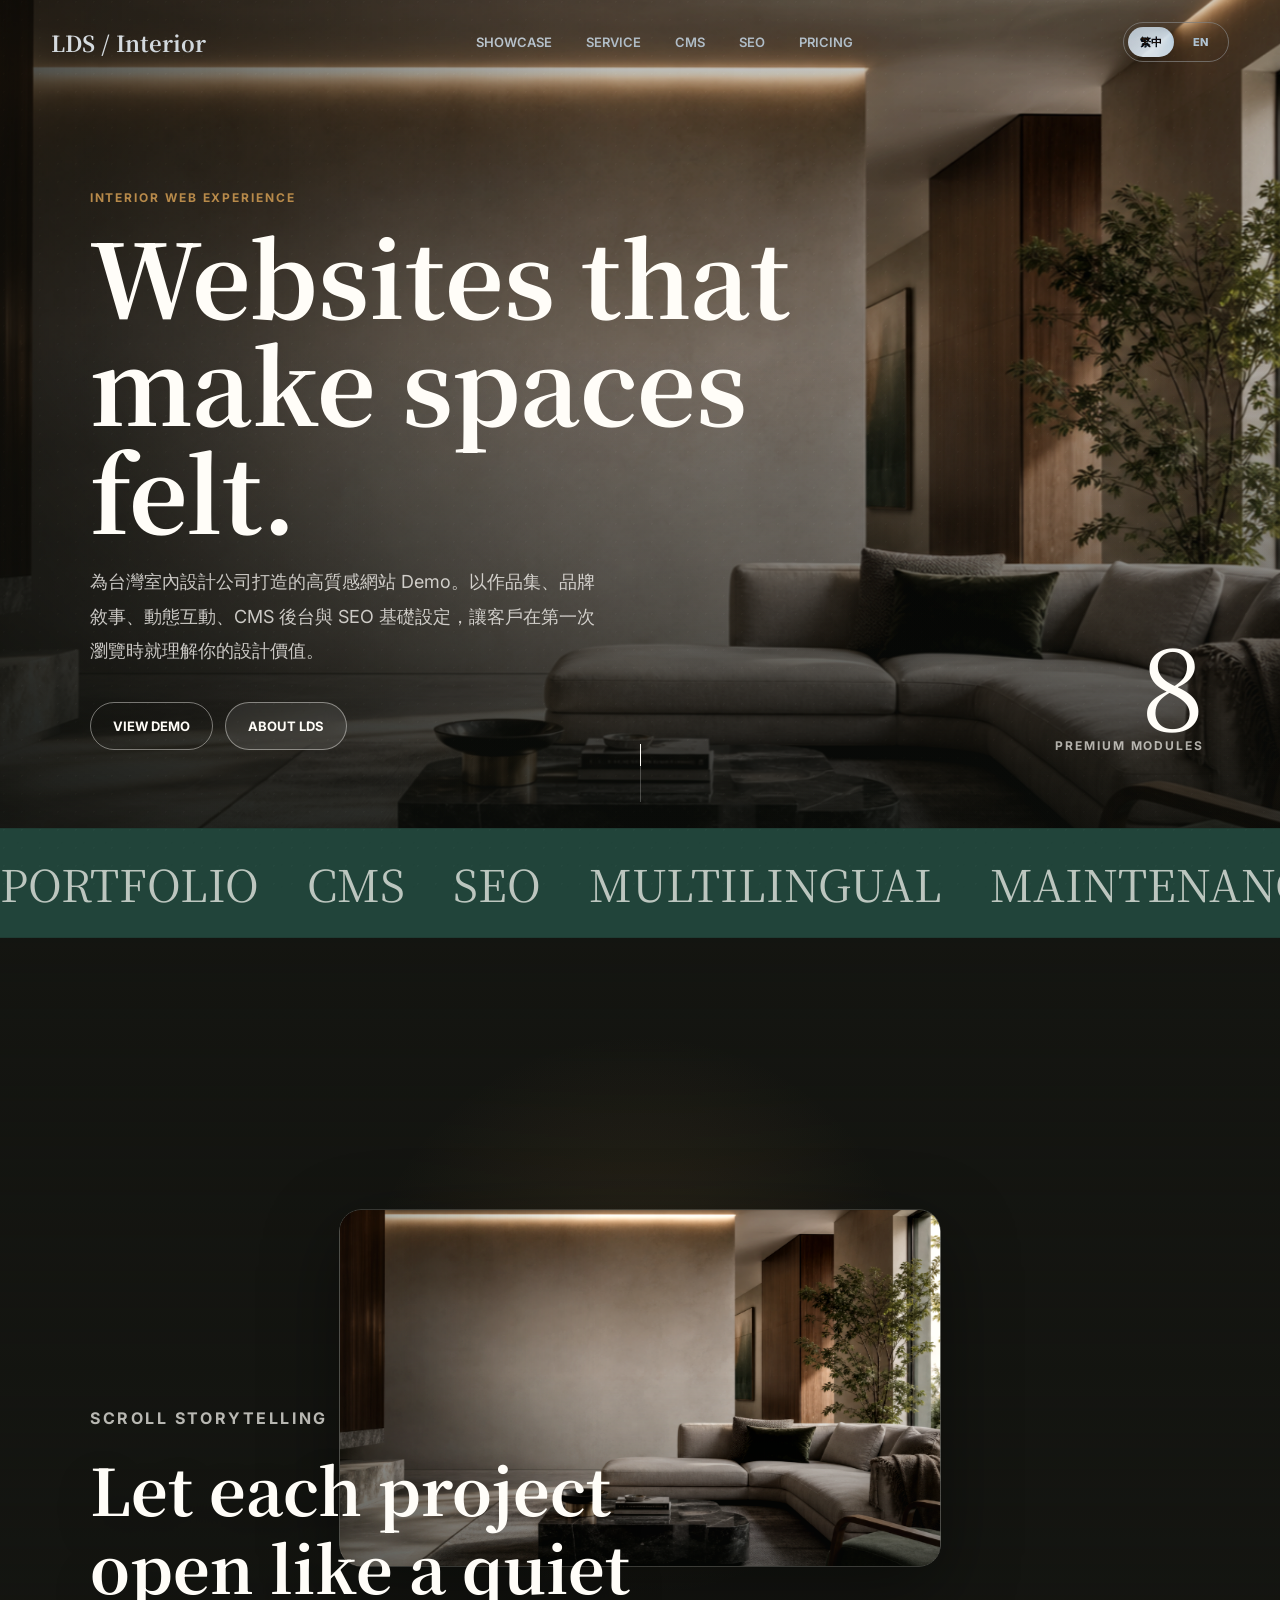
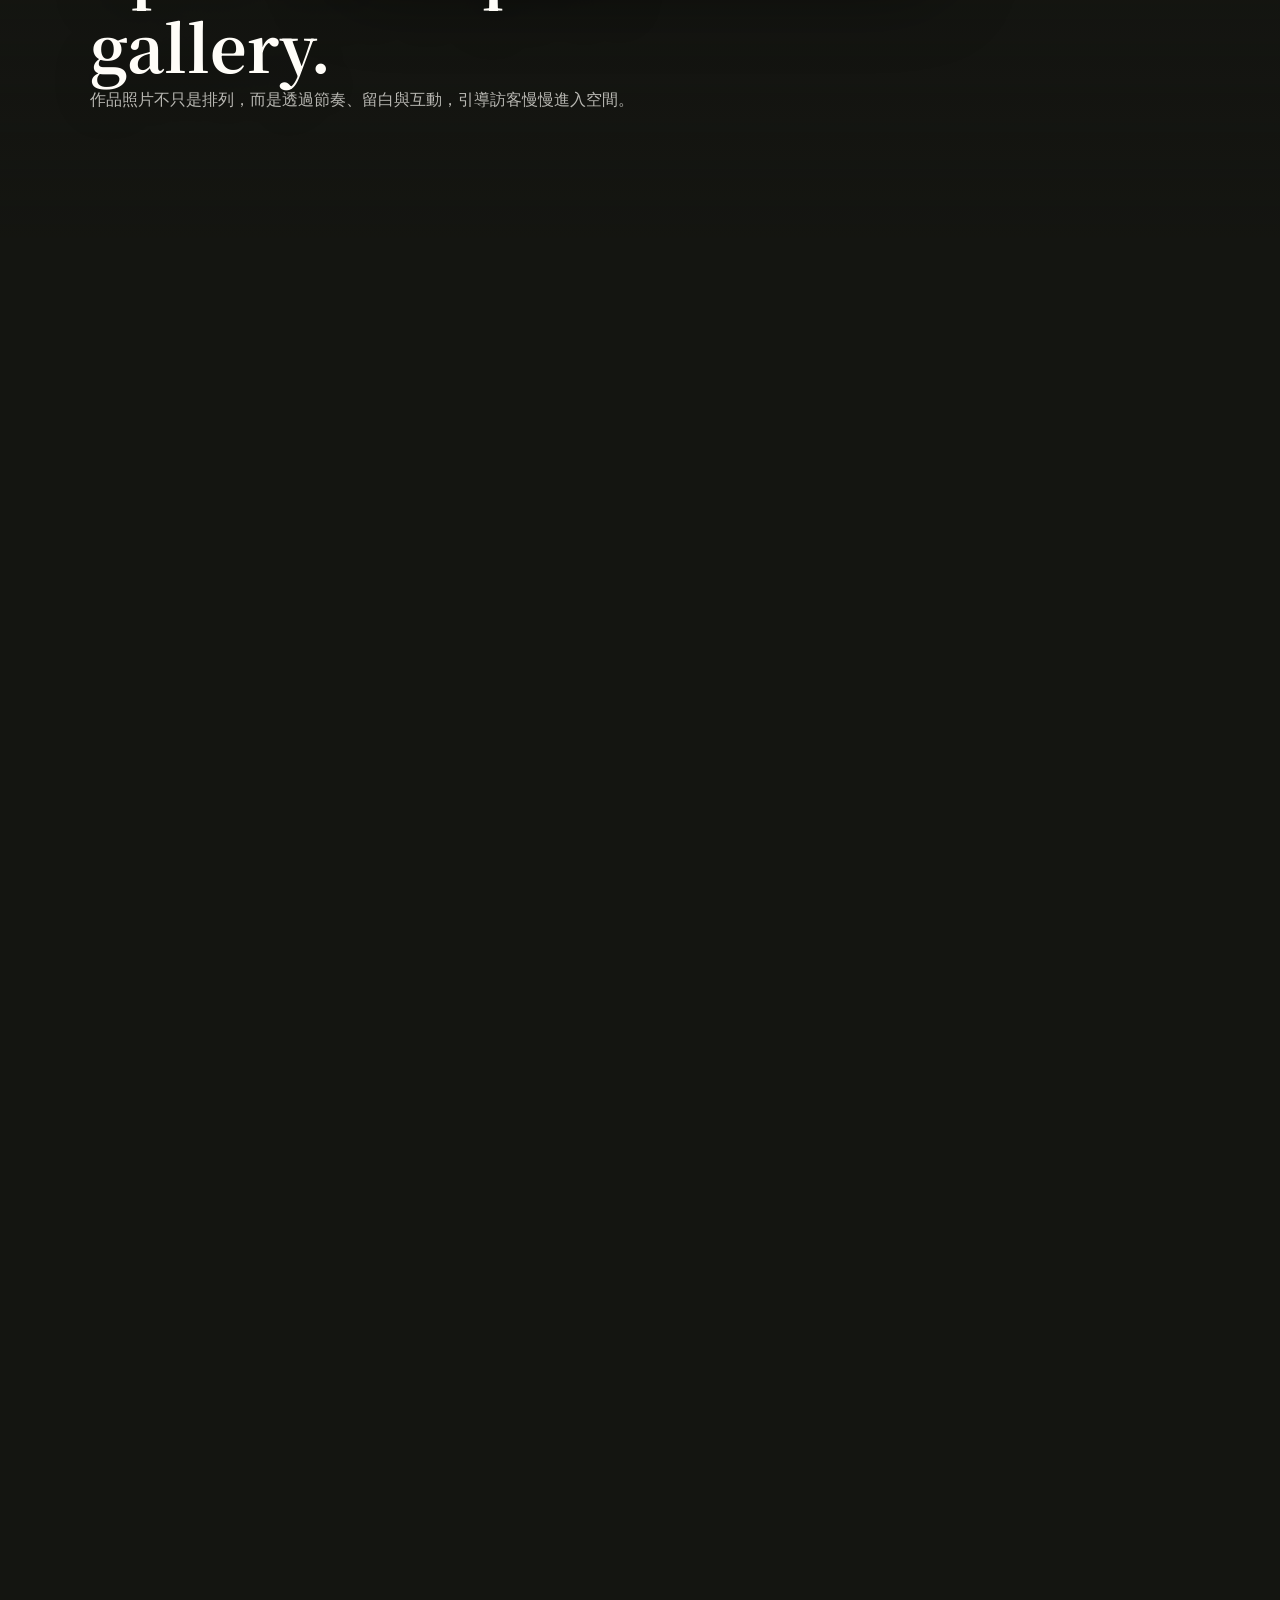
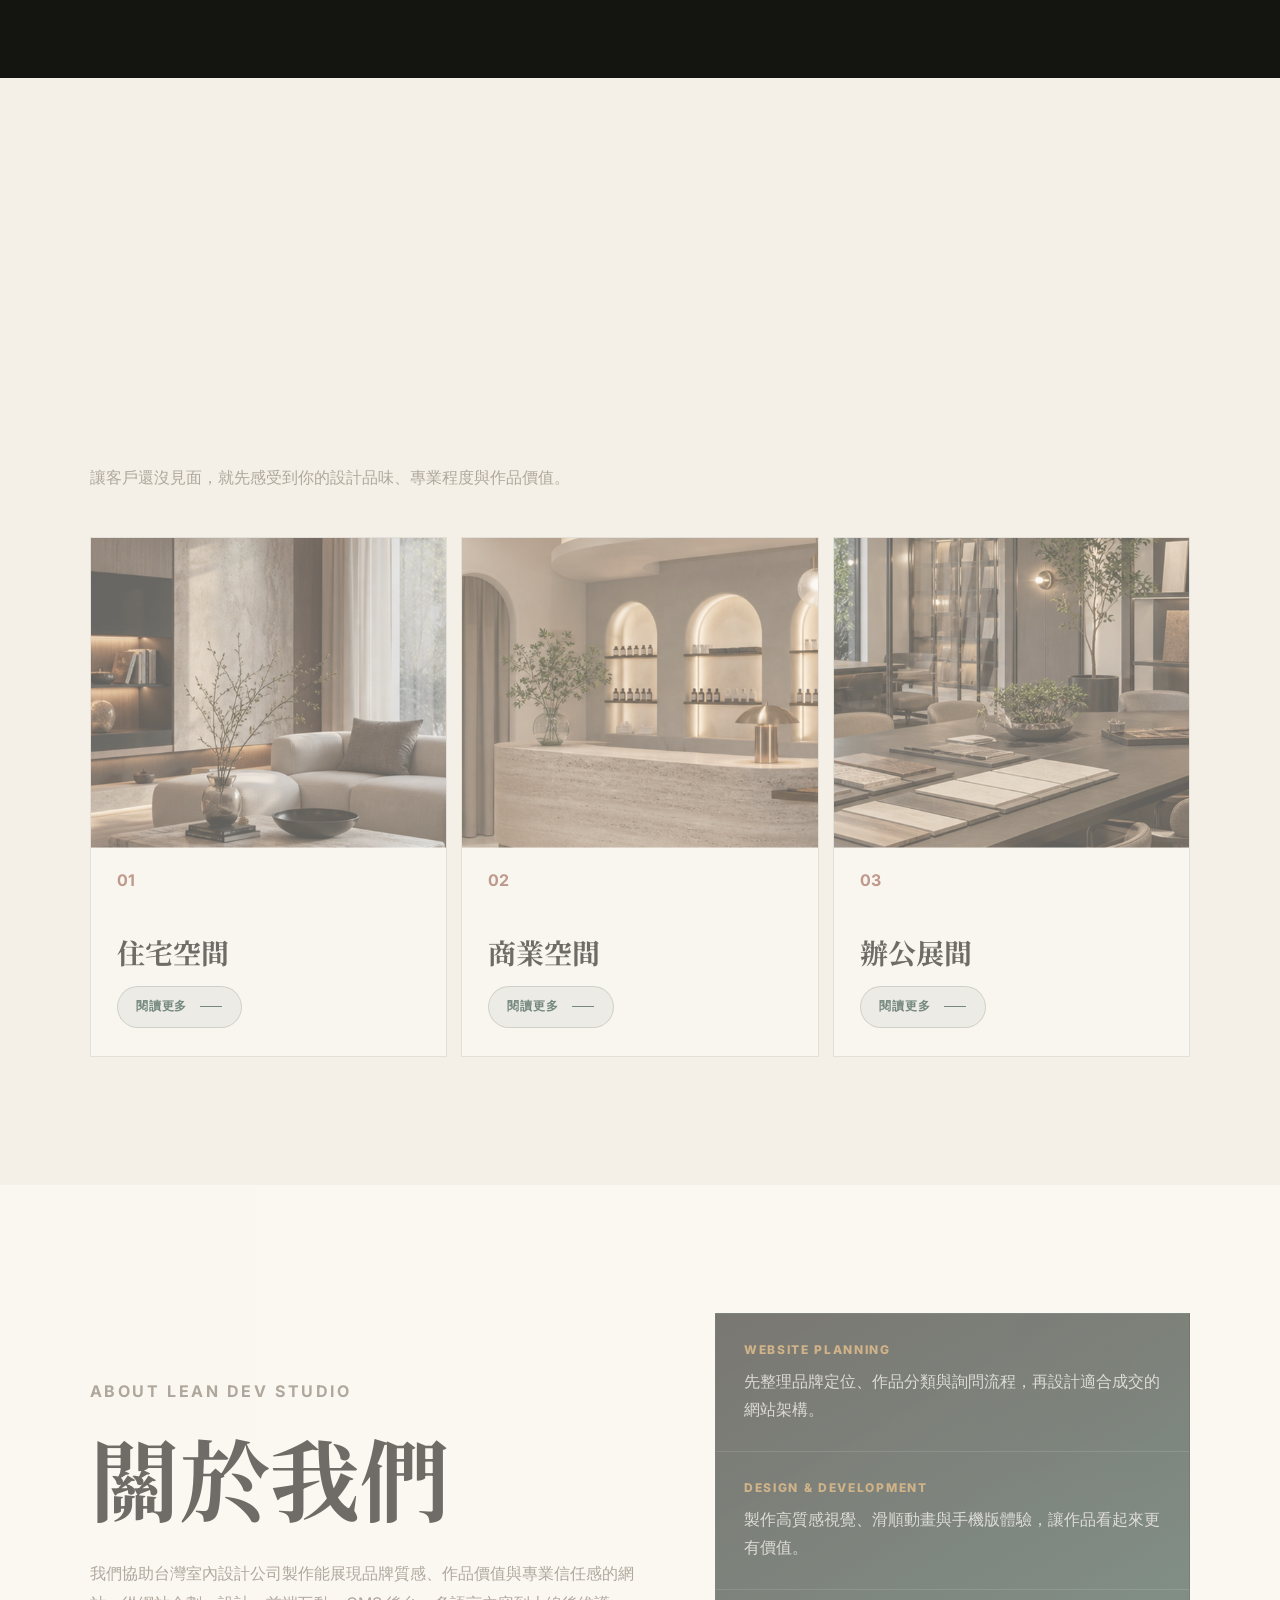
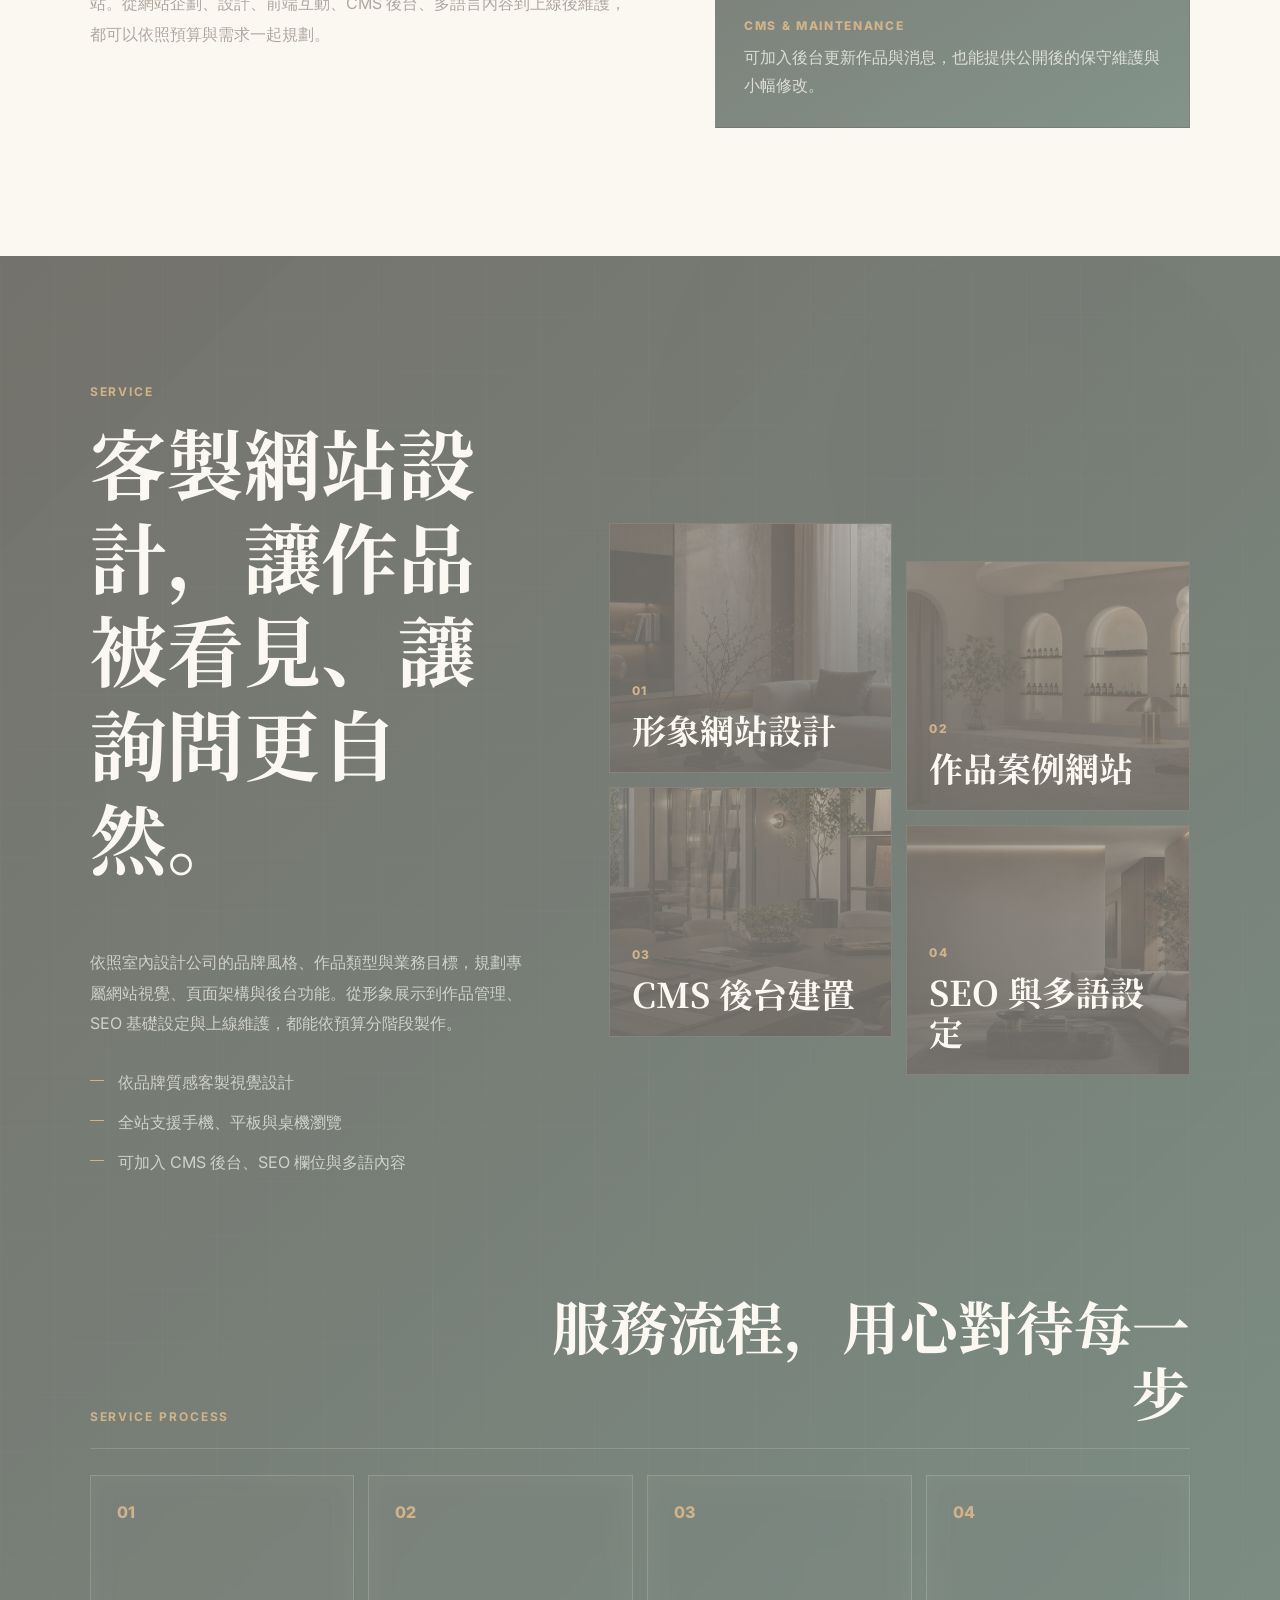
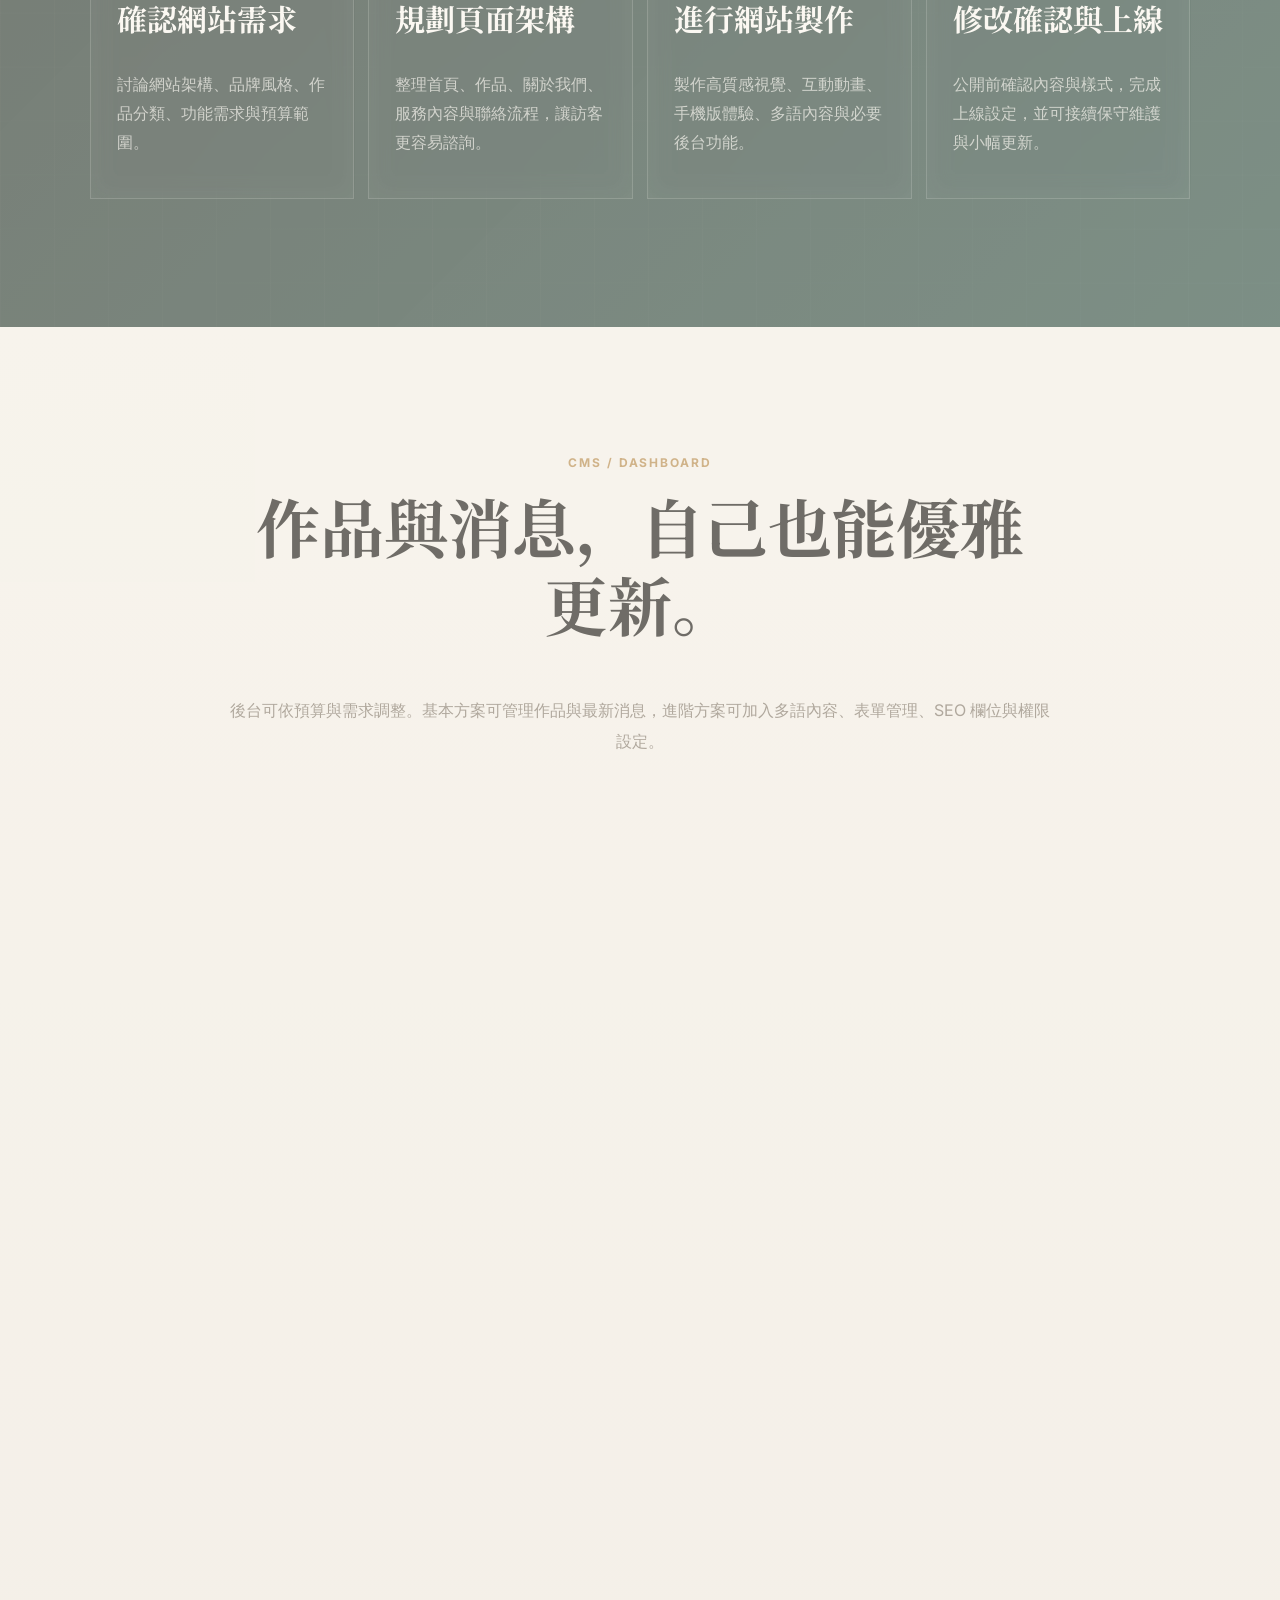
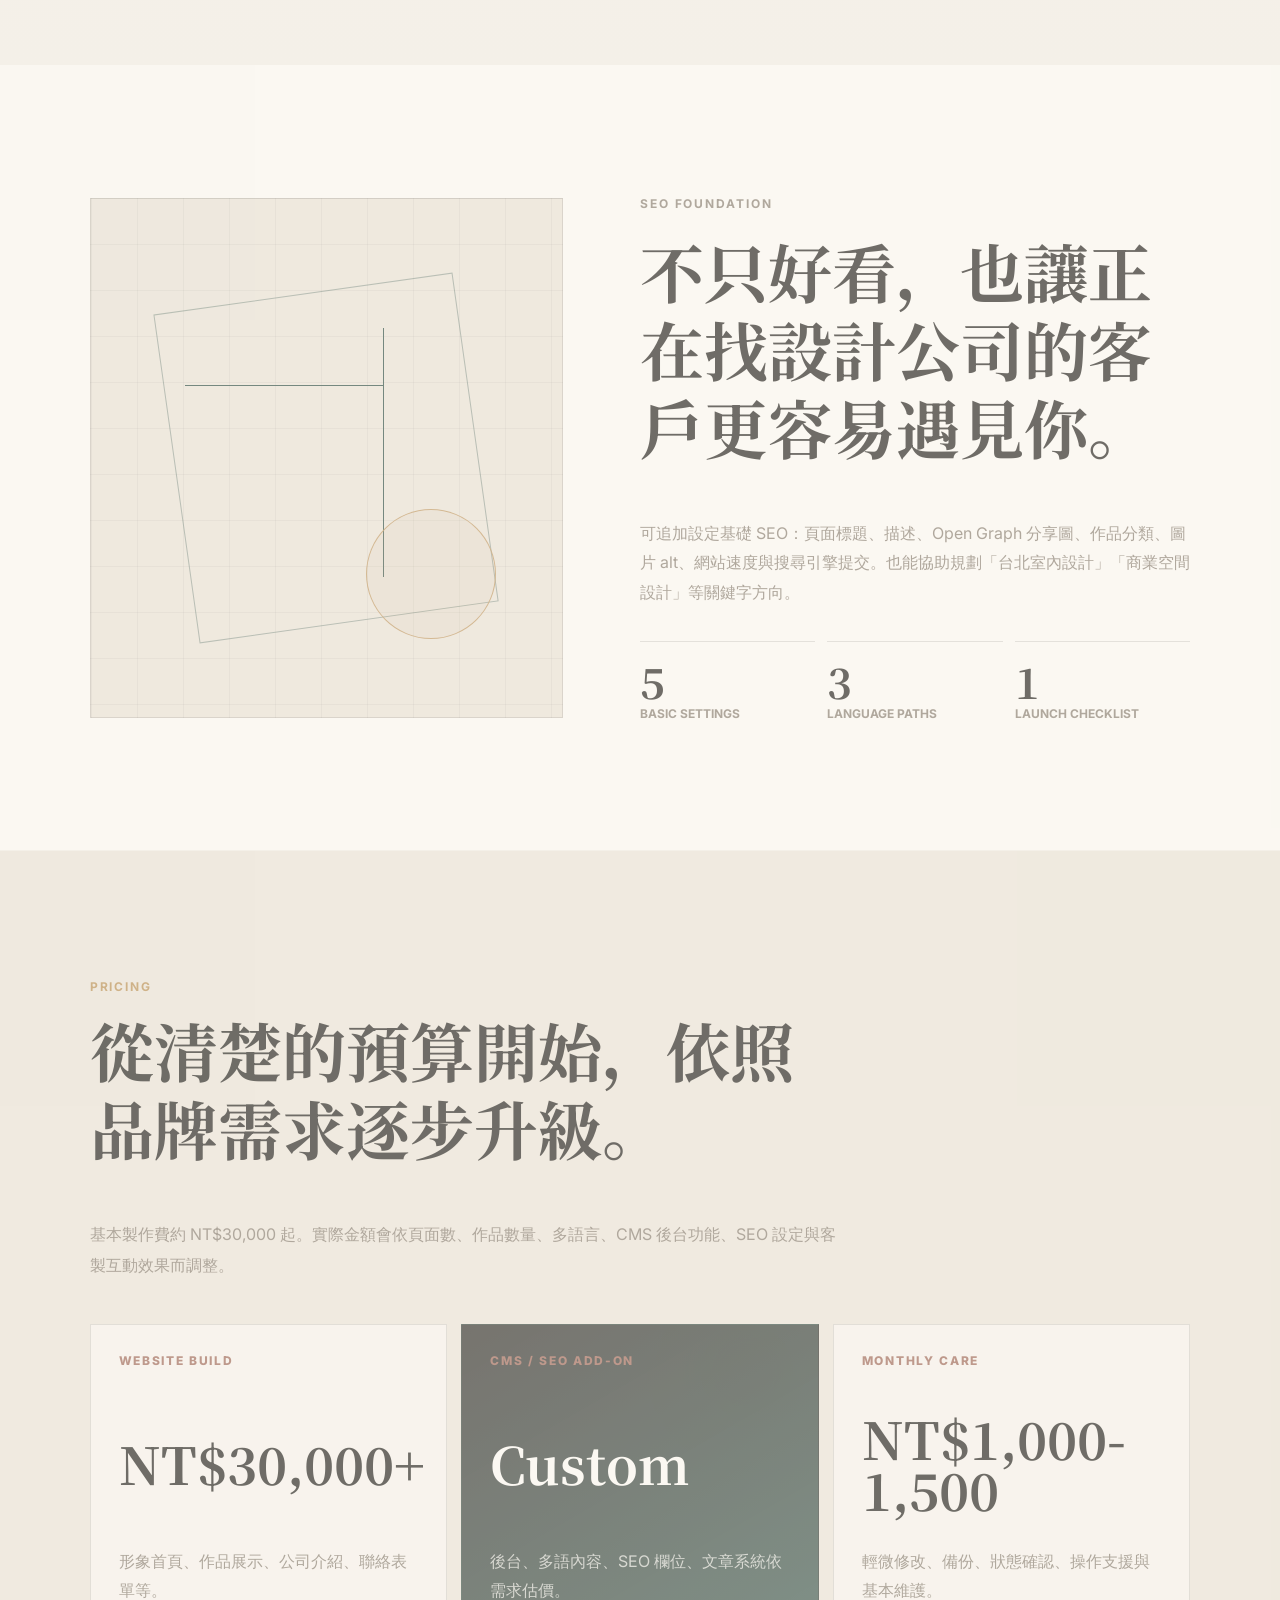
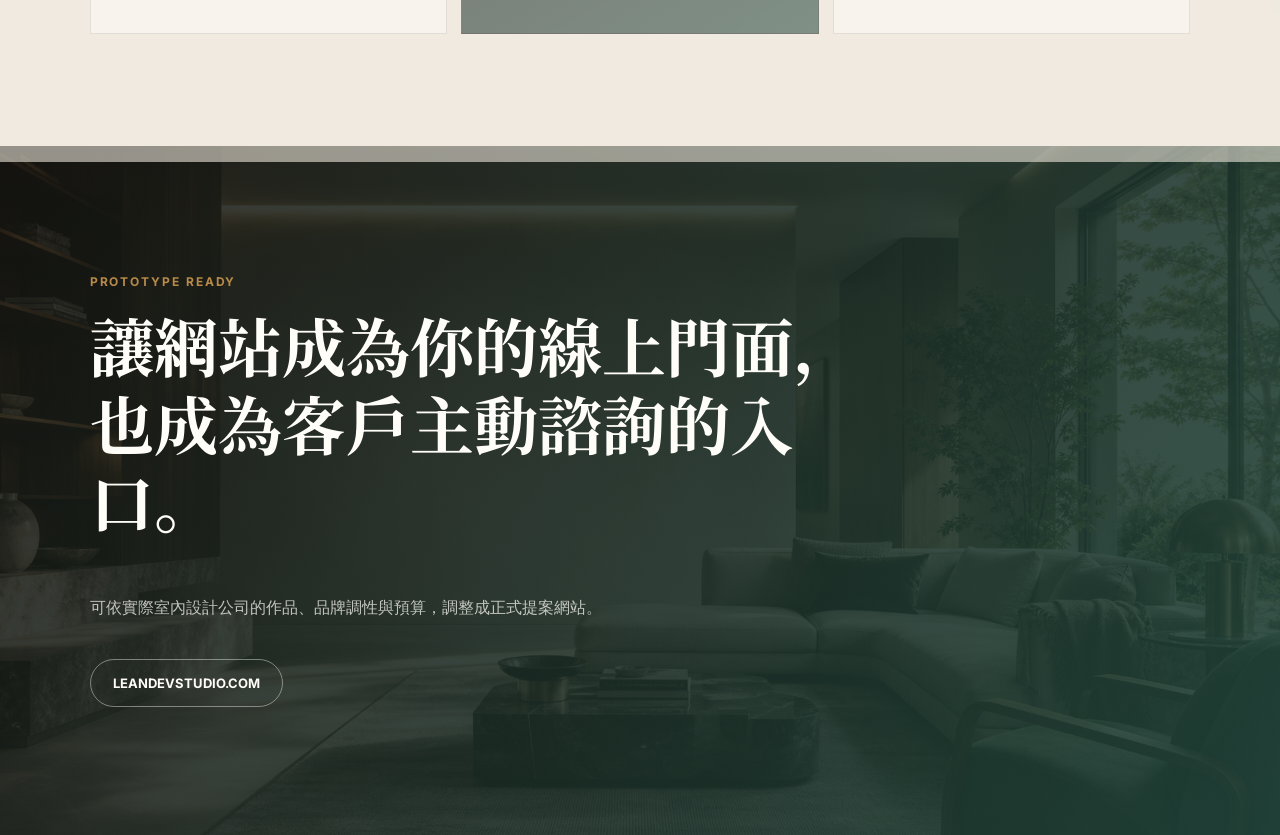
==== commit 189cfb65: "Make reveal animations resilient on GitHub Pages" ====
--- a/index.html
+++ b/index.html
@@ -14,7 +14,7 @@
       href="https://fonts.googleapis.com/css2?family=Inter:wght@400;500;600;700;800&family=Noto+Serif+JP:wght@500;700&display=swap"
       rel="stylesheet"
     />
-    <link rel="stylesheet" href="styles.css" />
+    <link rel="stylesheet" href="styles.css?v=2" />
   </head>
   <body>
     <div class="cursor" aria-hidden="true">
@@ -380,6 +380,6 @@
       </section>
     </main>
 
-    <script src="script.js"></script>
+    <script src="script.js?v=2"></script>
   </body>
 </html>
--- a/styles.css
+++ b/styles.css
@@ -827,6 +827,9 @@
   padding: 18px;
   border: 1px solid rgba(255, 253, 248, 0.14);
   background: rgba(255, 253, 248, 0.06);
+}
+
+.is-enhanced .dashboard-demo__grid div {
   opacity: 0;
   transform: translateY(18px);
   transition:
@@ -876,6 +879,9 @@
   height: 42px;
   border: 1px solid rgba(255, 253, 248, 0.1);
   background: linear-gradient(90deg, rgba(255, 253, 248, 0.12), rgba(255, 253, 248, 0.03));
+}
+
+.is-enhanced .dashboard-demo__rows span {
   transform: scaleX(0);
   transform-origin: left center;
   transition: transform 780ms cubic-bezier(0.16, 1, 0.3, 1);
@@ -1283,7 +1289,7 @@
   margin-top: 20px;
 }
 
-.reveal {
+.is-enhanced .reveal {
   opacity: 0;
   transform: translateY(34px);
   transition:
@@ -1291,7 +1297,7 @@
     transform 780ms cubic-bezier(0.19, 1, 0.22, 1);
 }
 
-.reveal.is-in {
+.is-enhanced .reveal.is-in {
   opacity: 1;
   transform: translateY(0);
 }
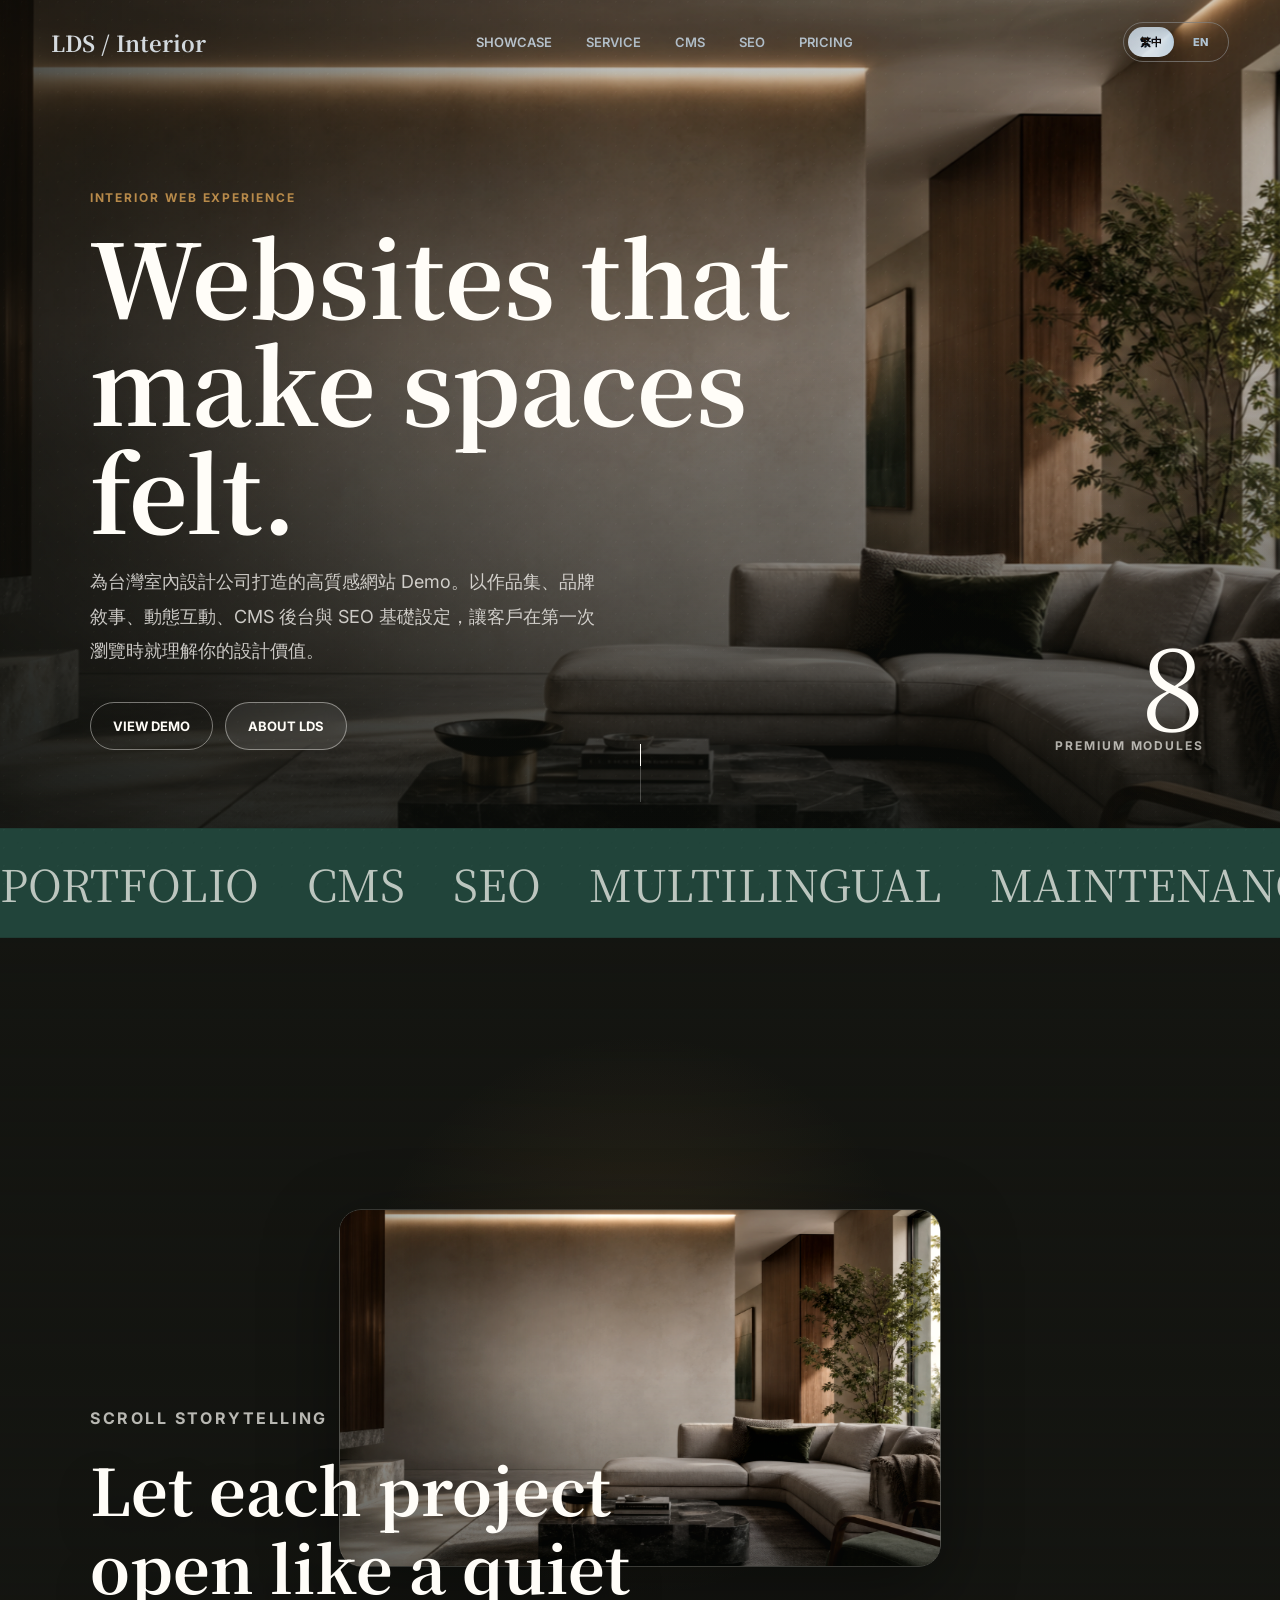
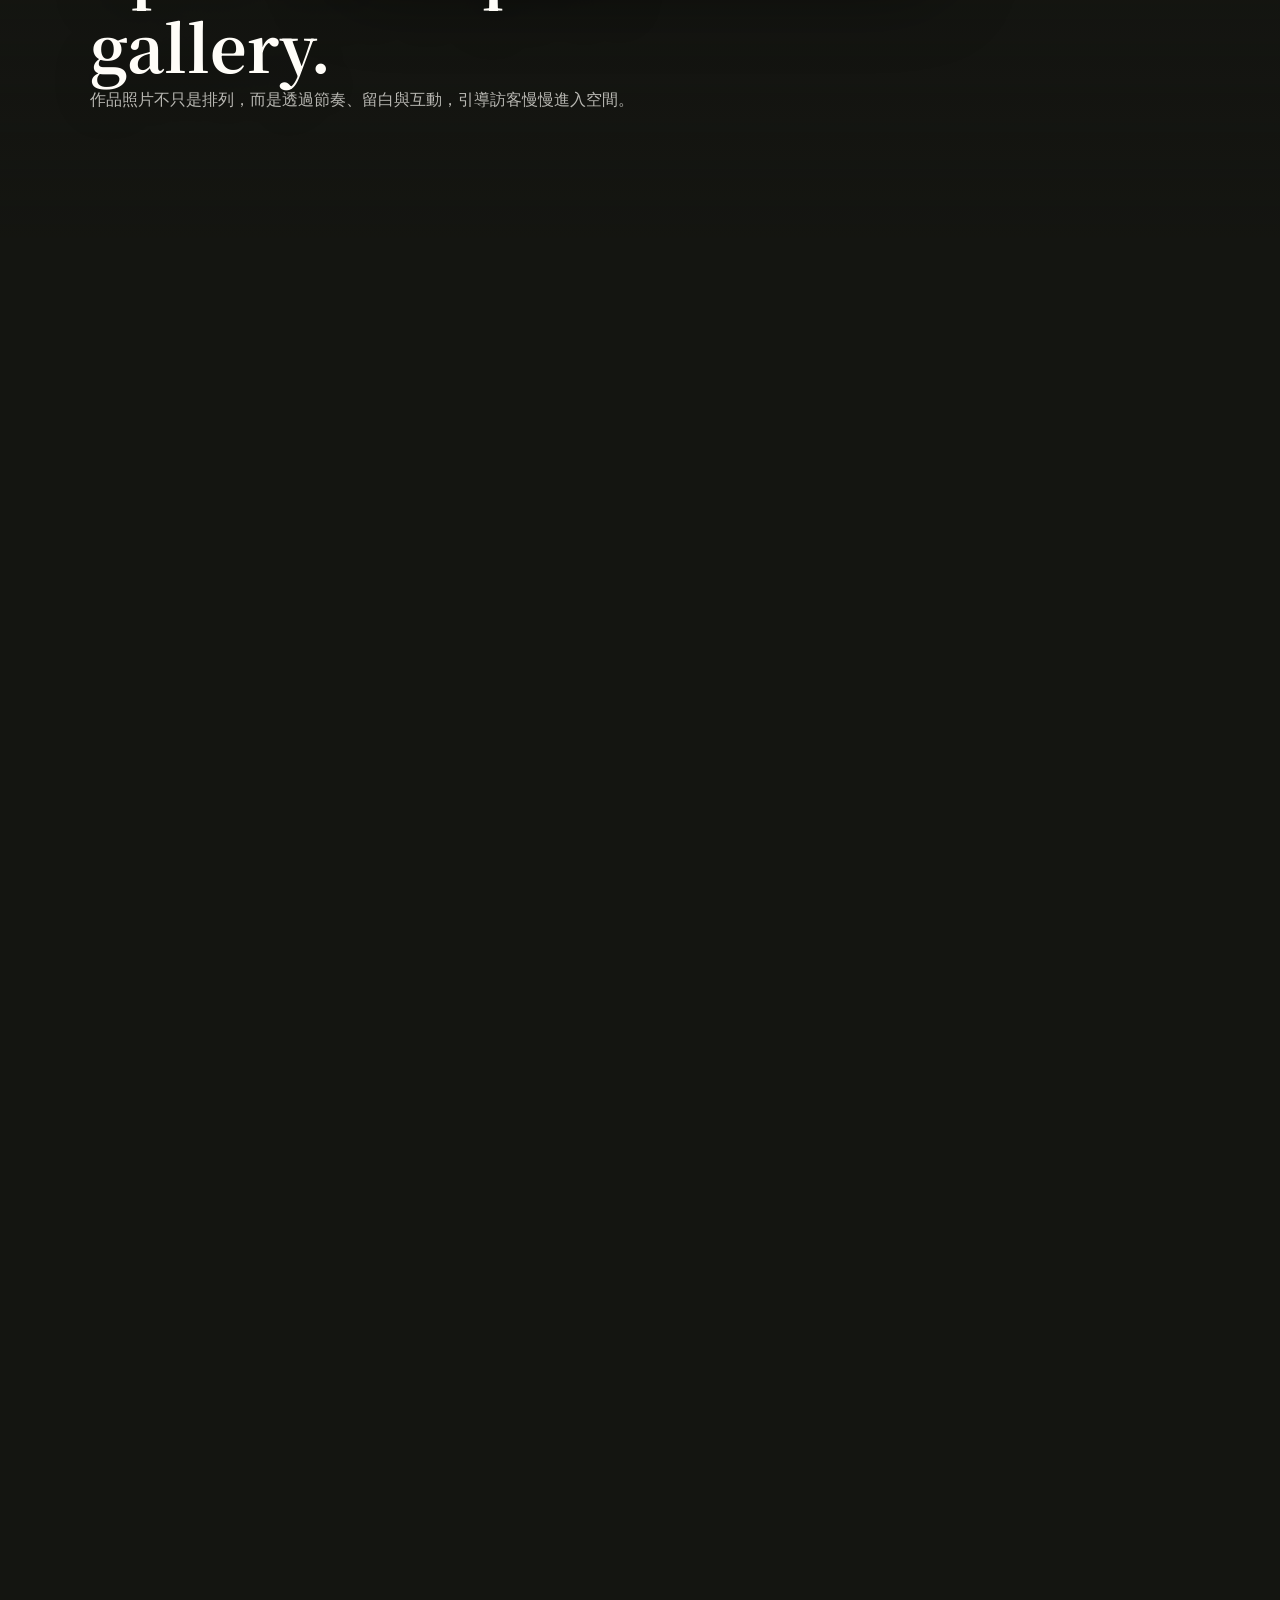
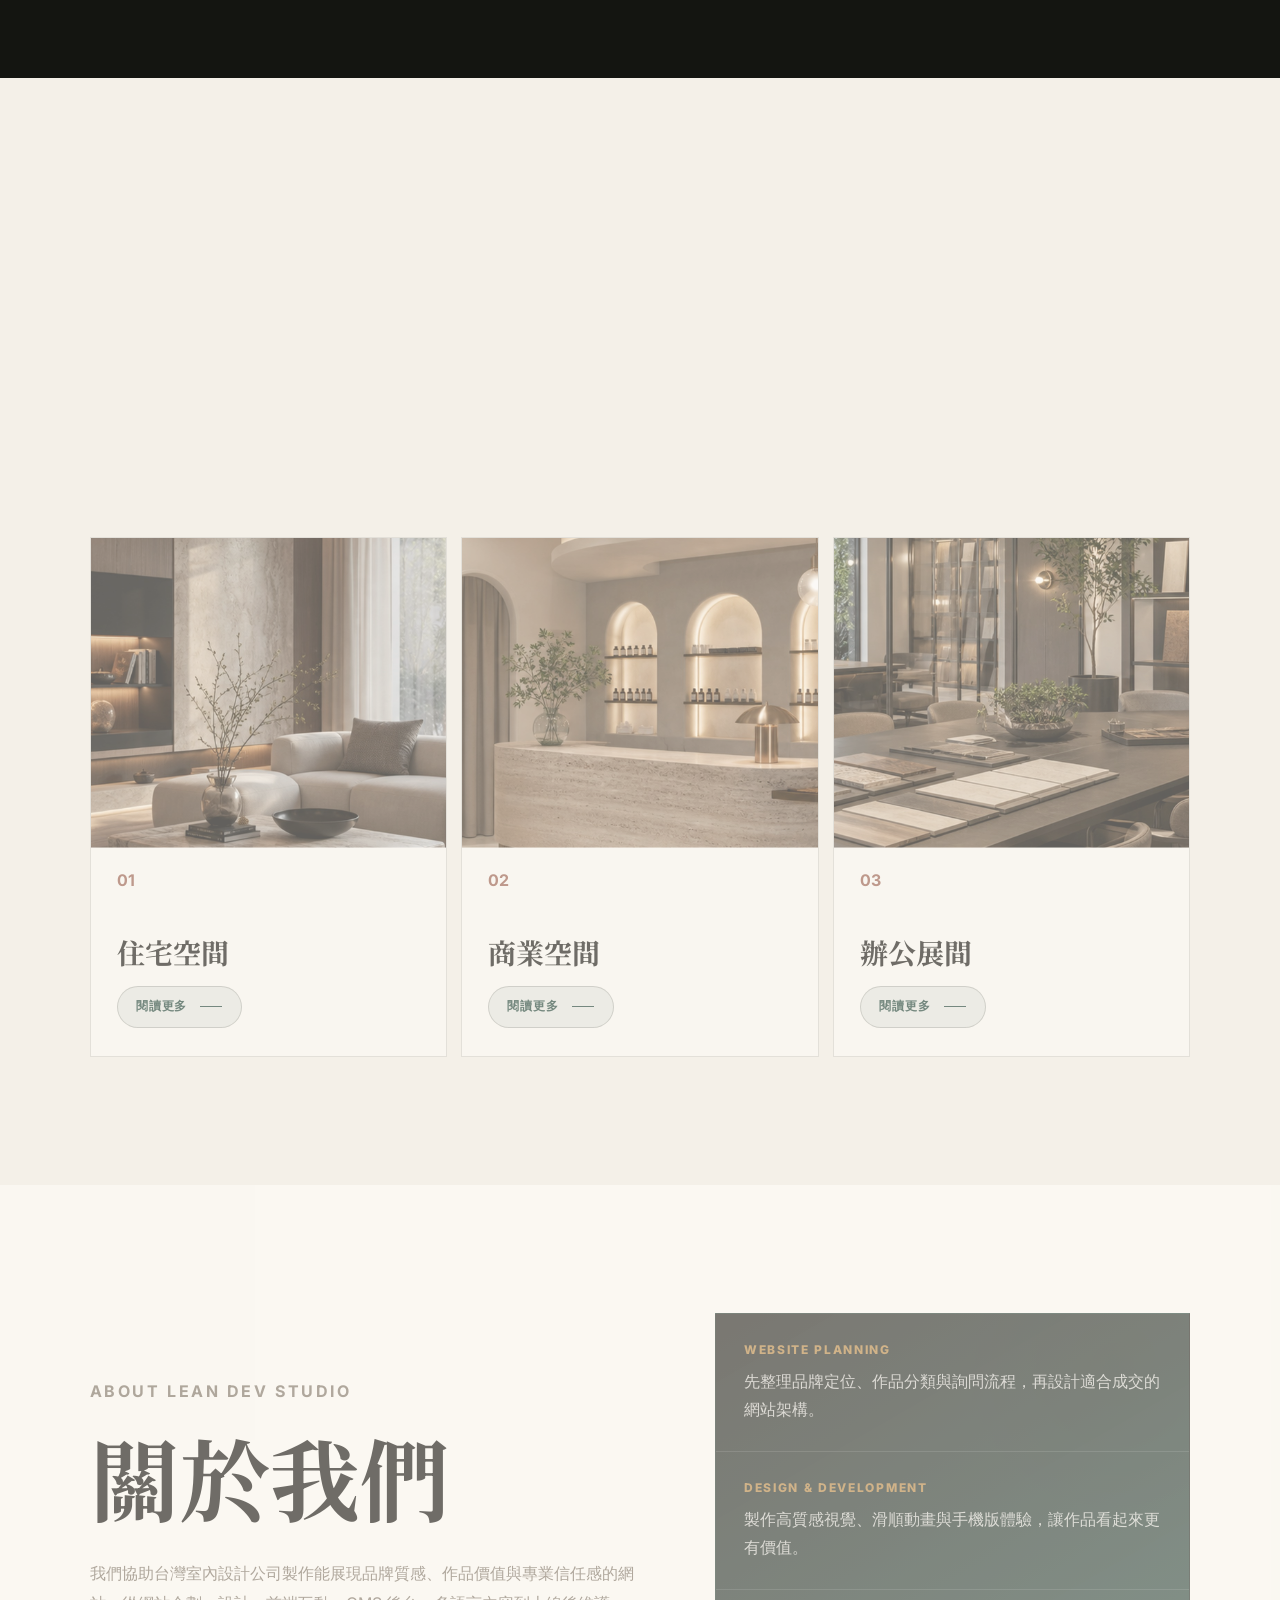
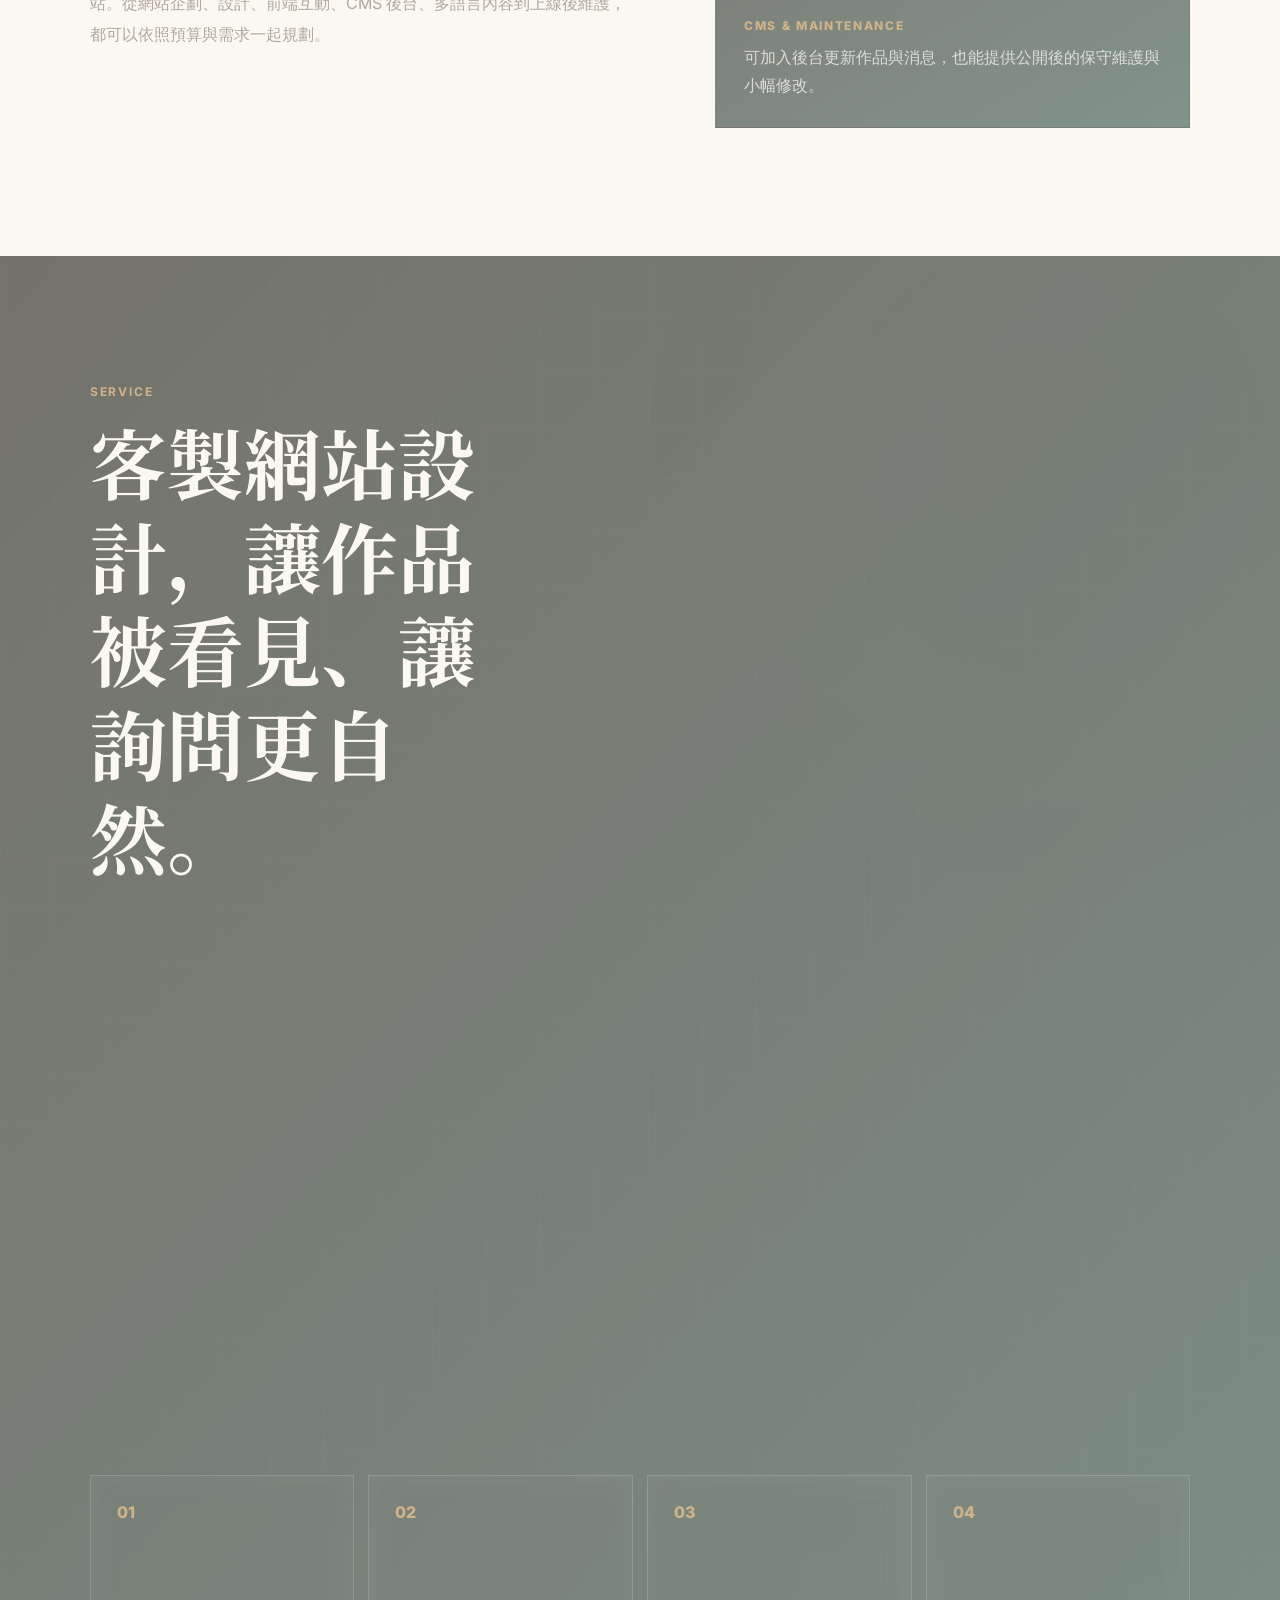
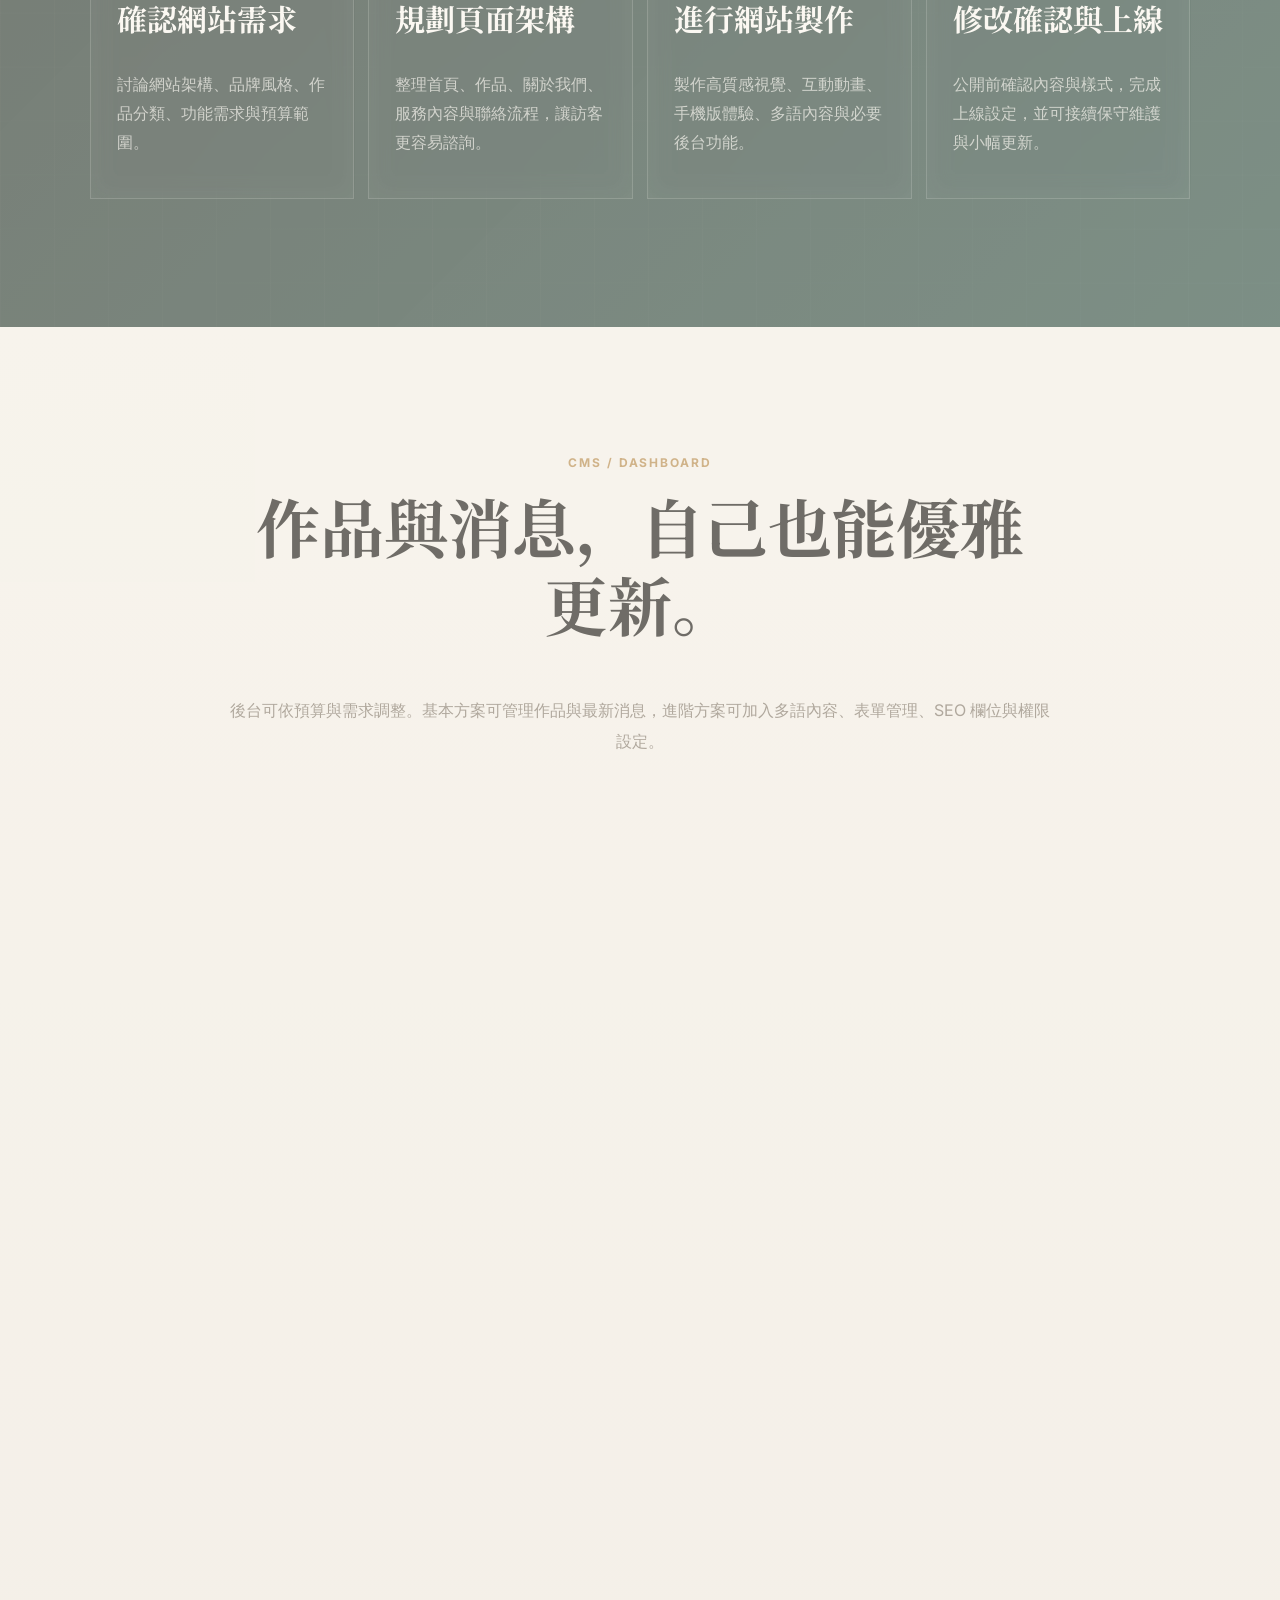
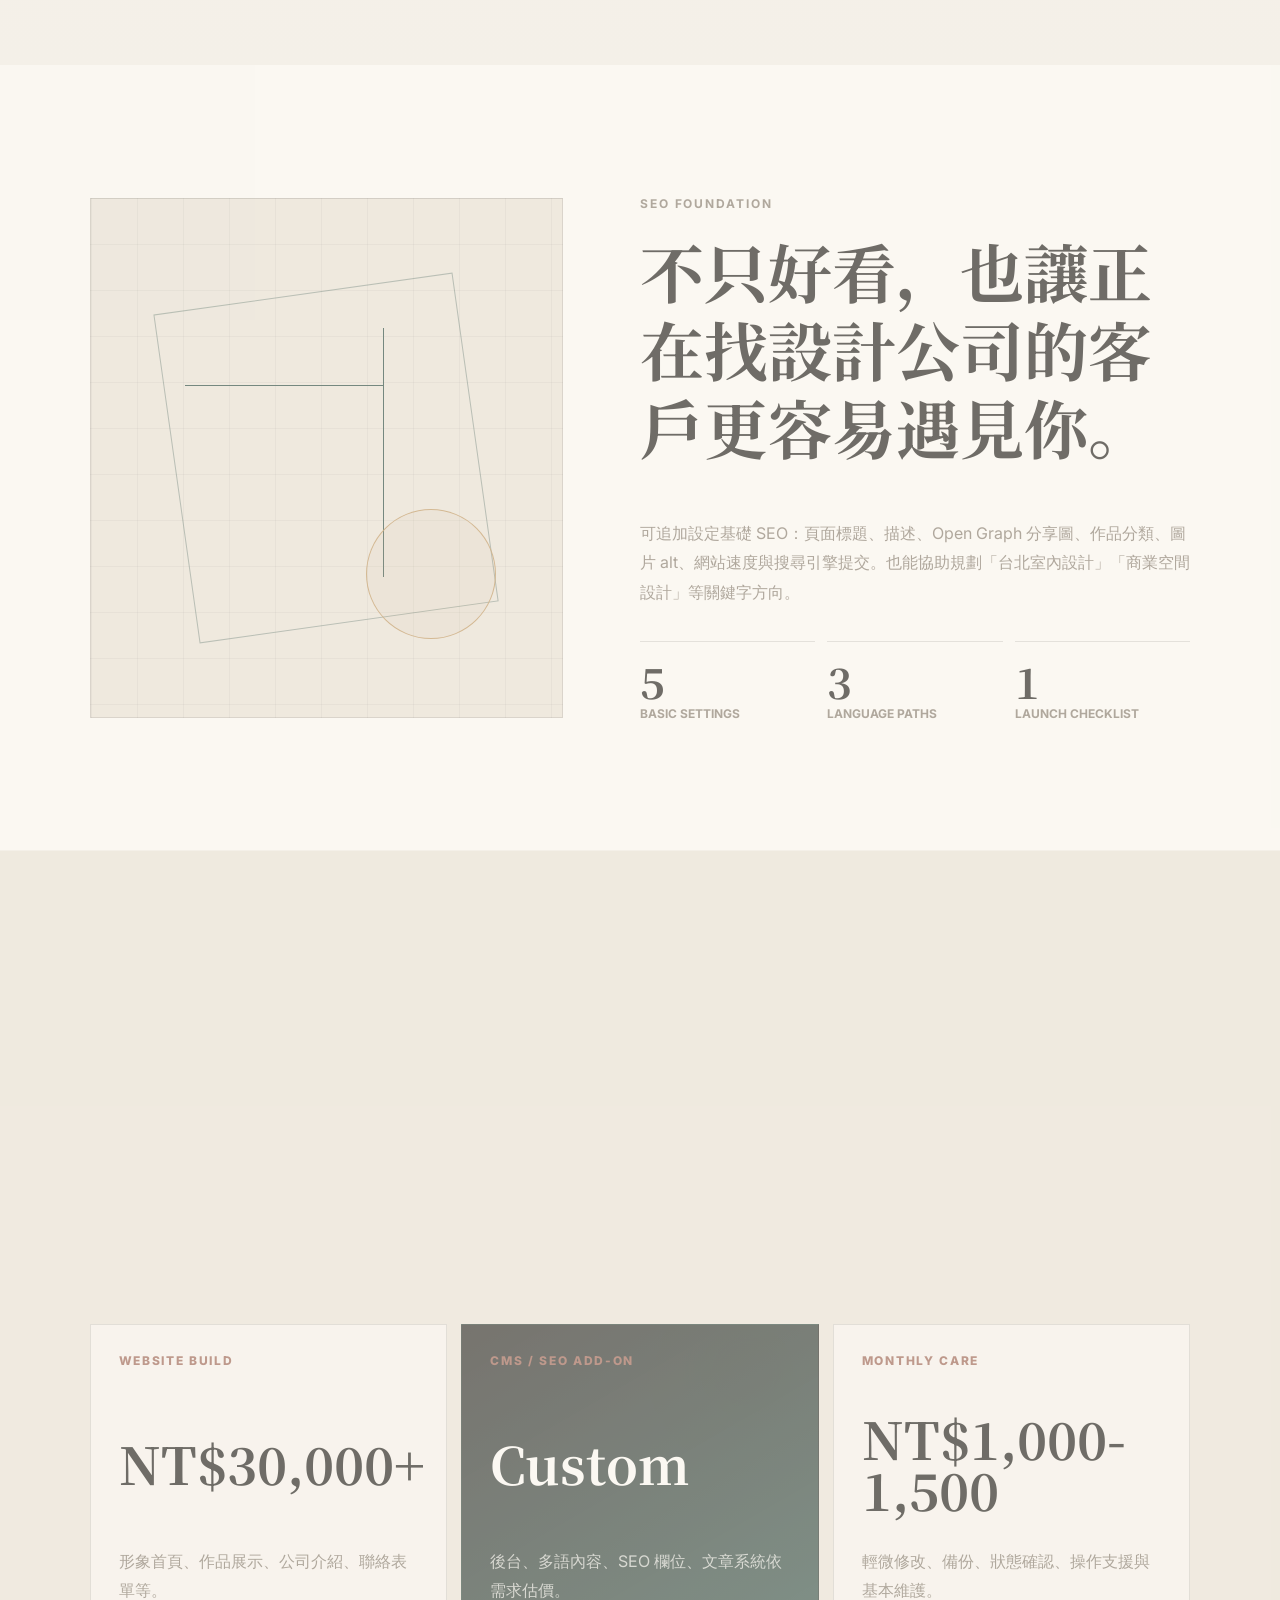
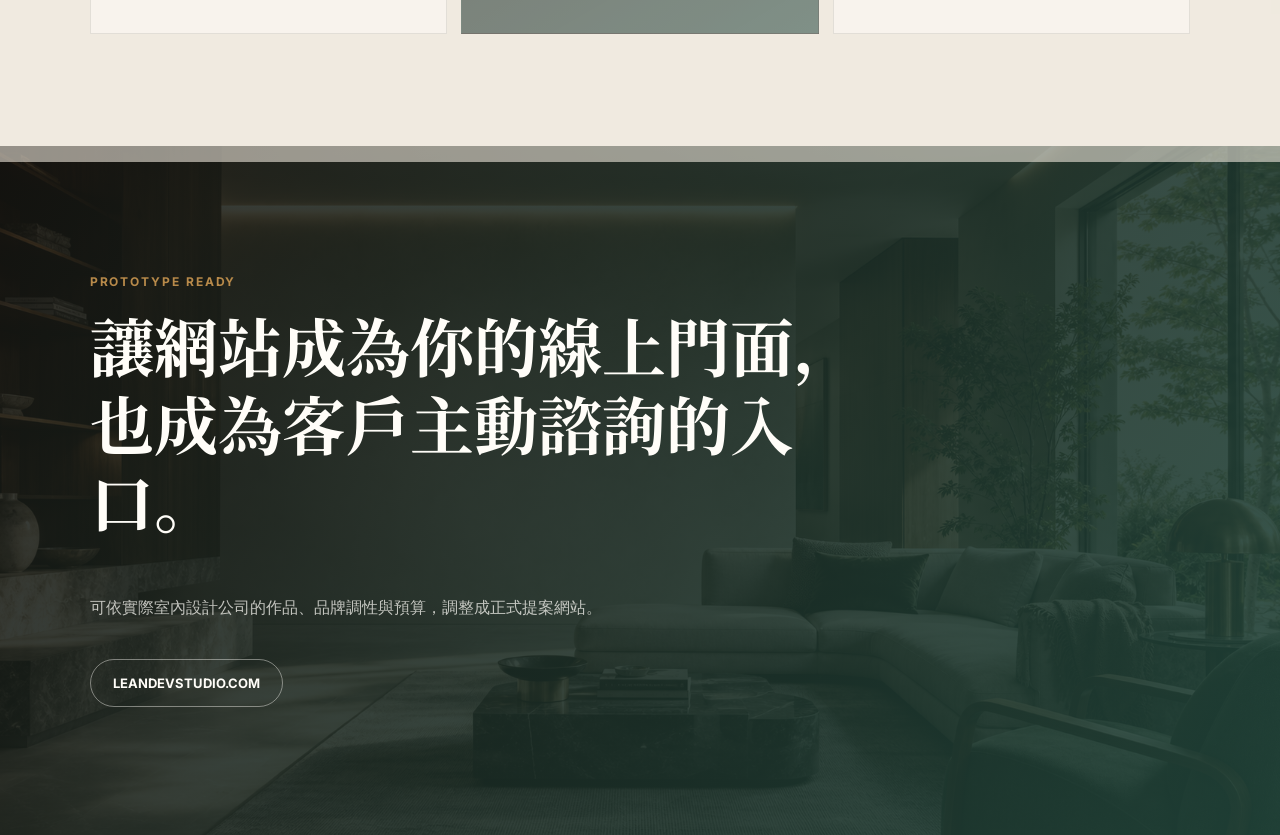
==== commit bf8a73c6: "Keep case navigation visible on Safari" ====
--- a/index.html
+++ b/index.html
@@ -14,7 +14,7 @@
       href="https://fonts.googleapis.com/css2?family=Inter:wght@400;500;600;700;800&family=Noto+Serif+JP:wght@500;700&display=swap"
       rel="stylesheet"
     />
-    <link rel="stylesheet" href="styles.css?v=2" />
+    <link rel="stylesheet" href="styles.css?v=3" />
   </head>
   <body>
     <div class="cursor" aria-hidden="true">
@@ -380,6 +380,6 @@
       </section>
     </main>
 
-    <script src="script.js?v=2"></script>
+    <script src="script.js?v=3"></script>
   </body>
 </html>
--- a/styles.css
+++ b/styles.css
@@ -1302,6 +1302,14 @@
   transform: translateY(0);
 }
 
+.is-enhanced .work-card.reveal,
+.is-enhanced .hero__button.reveal,
+.is-enhanced .case-link.reveal,
+.is-enhanced .contact__link.reveal {
+  opacity: 1;
+  transform: none;
+}
+
 .work-card.reveal,
 .feature-card.reveal,
 .price-card.reveal,
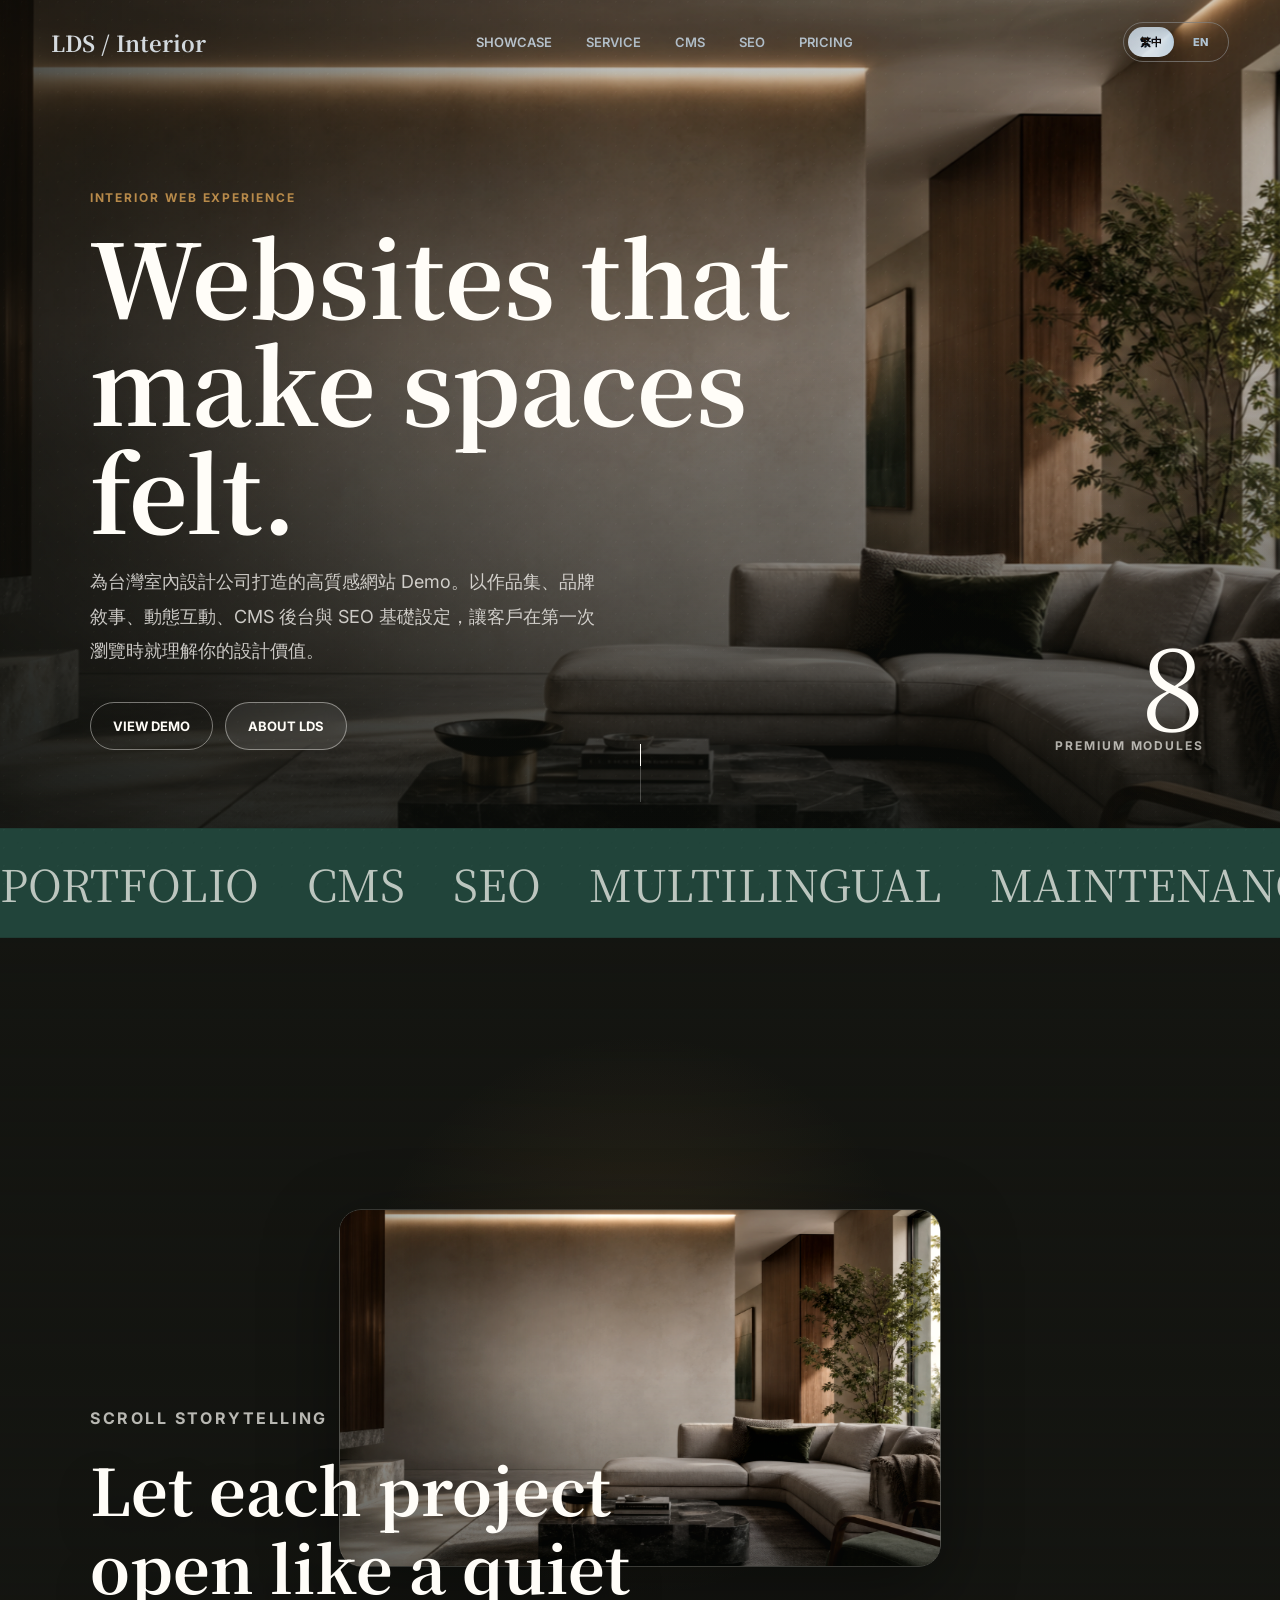
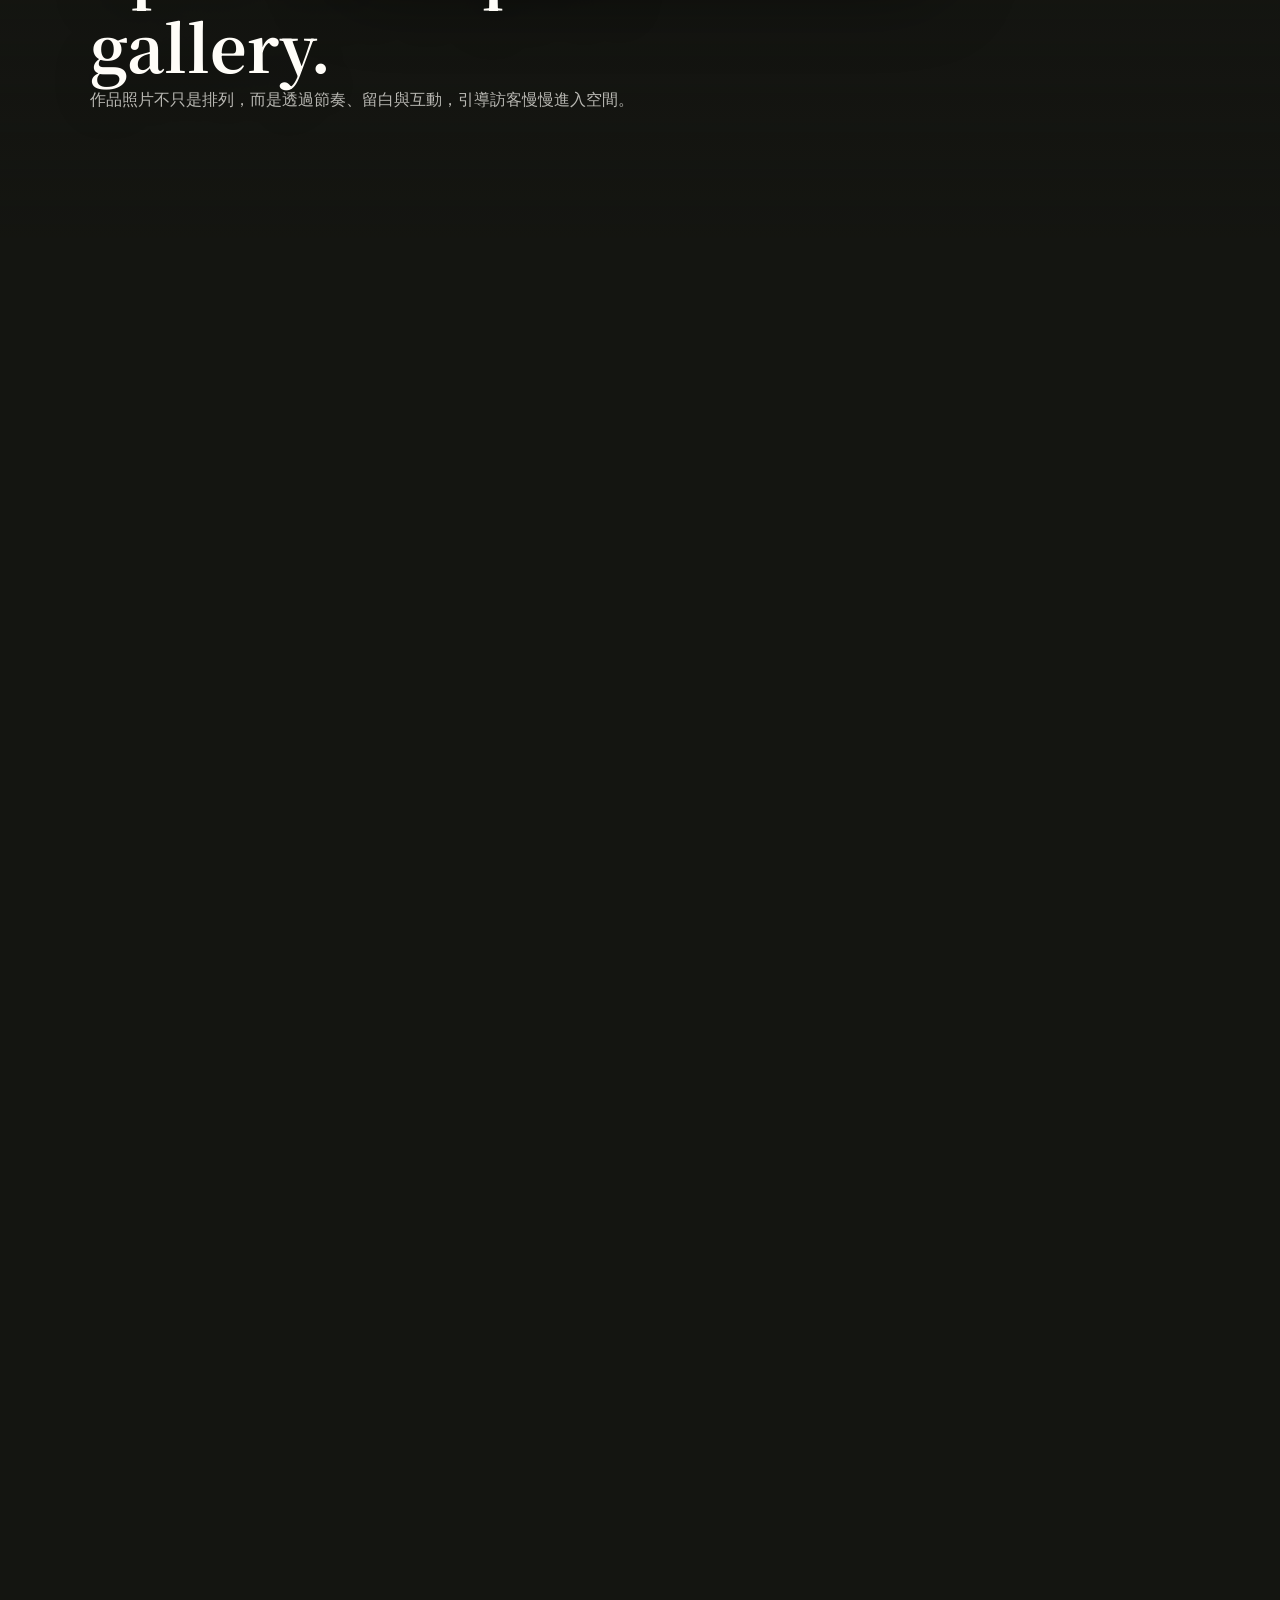
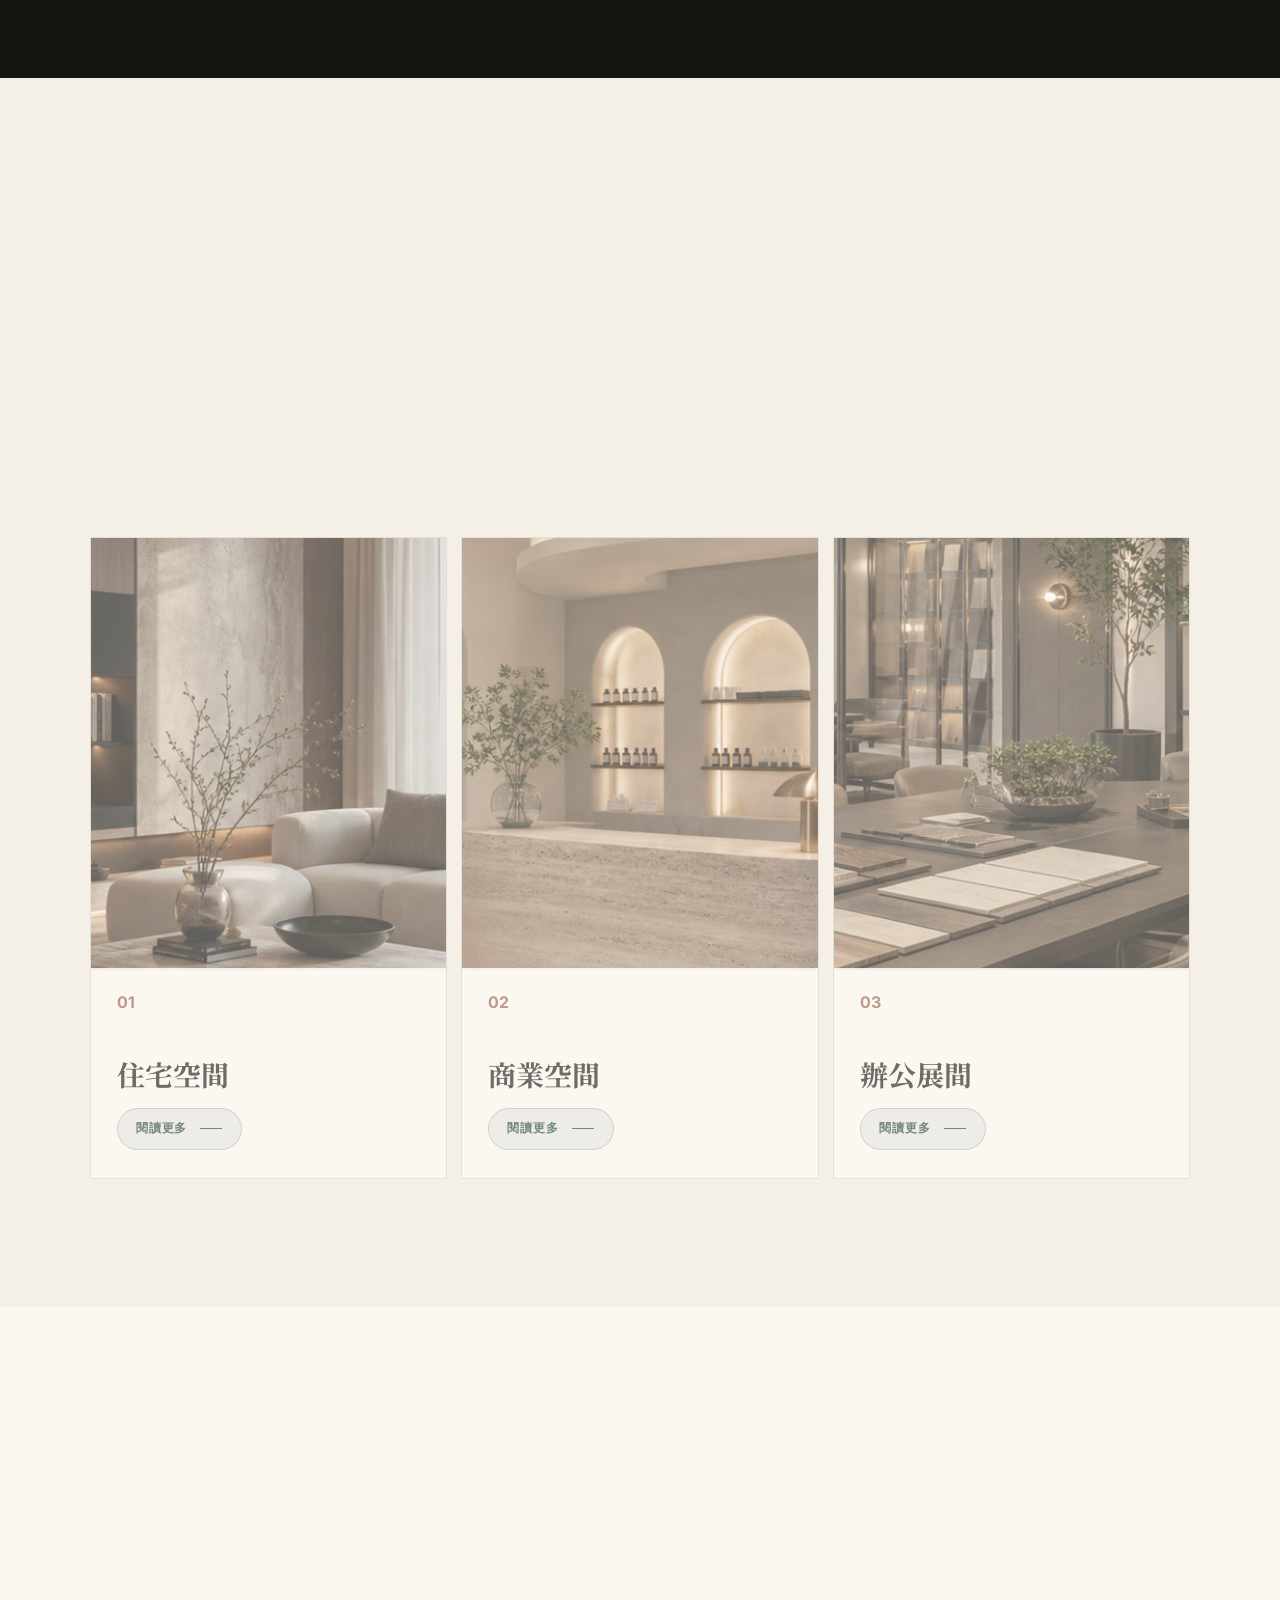
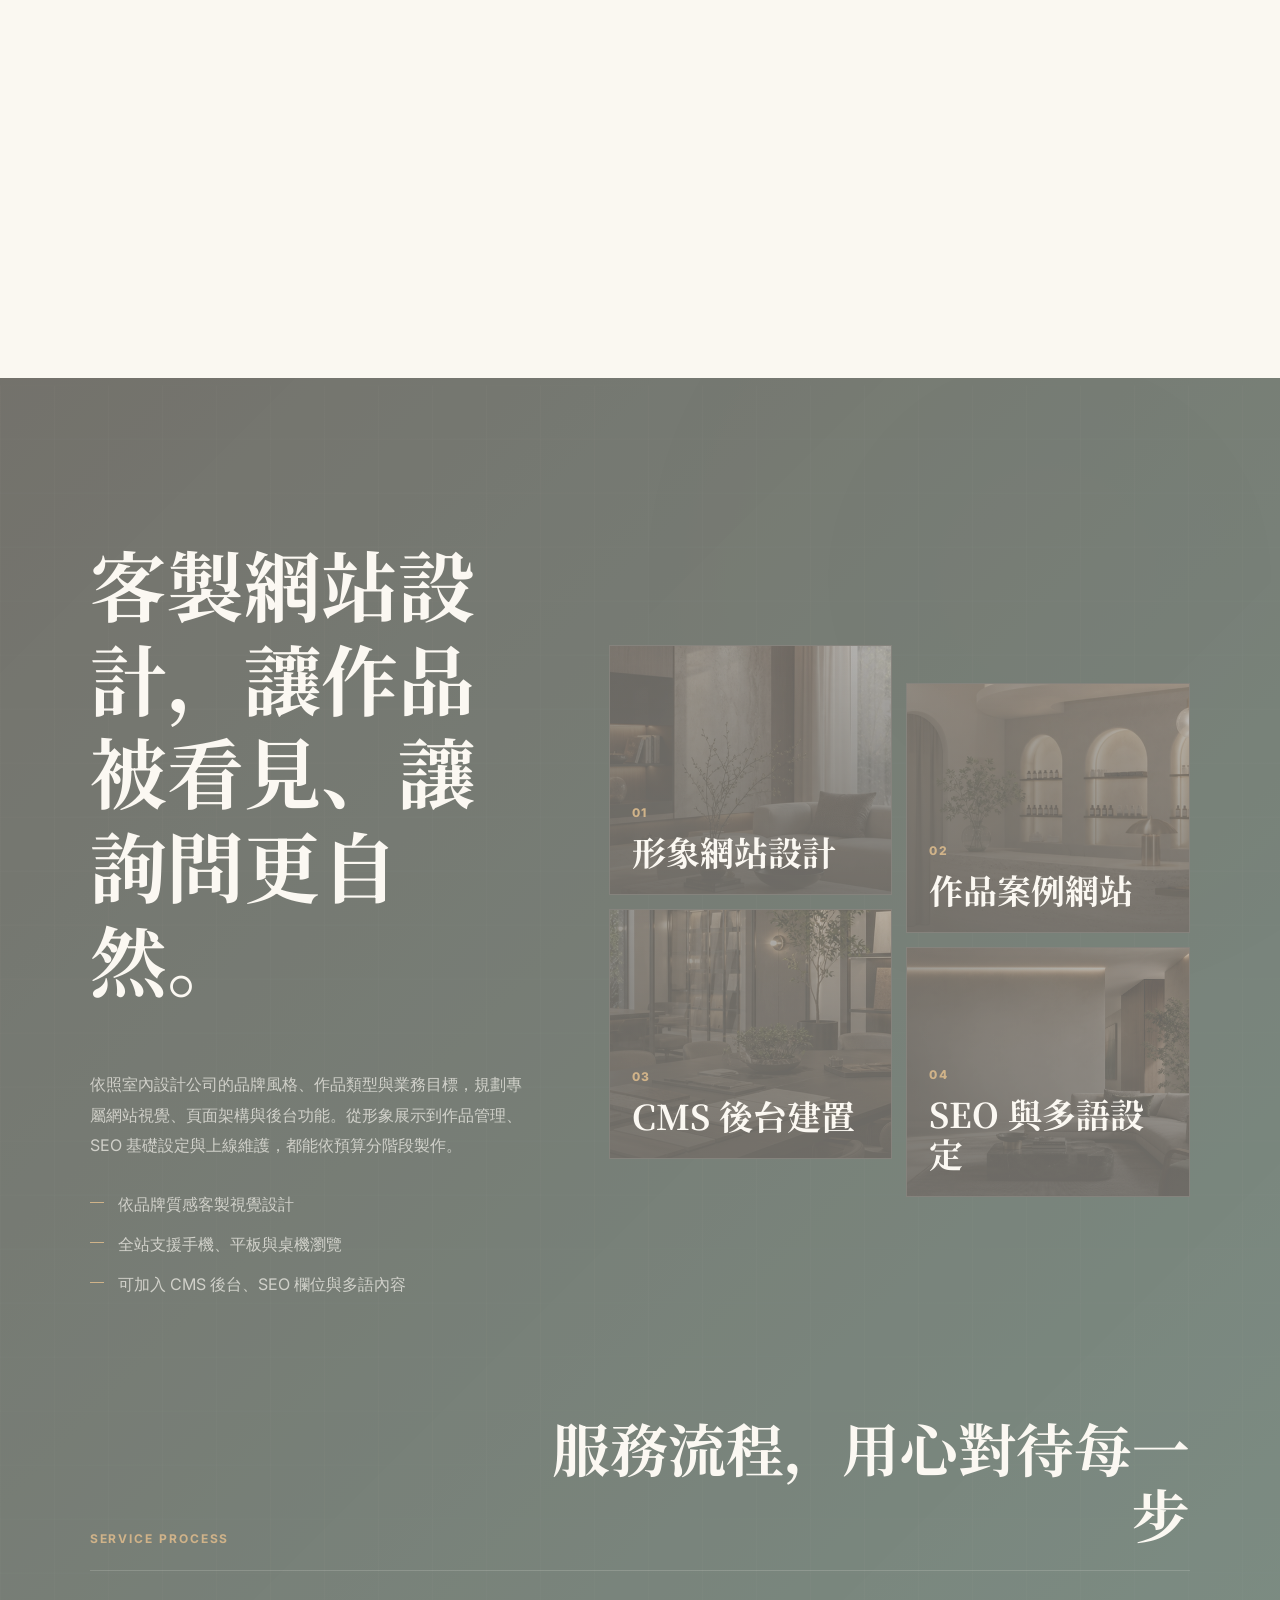
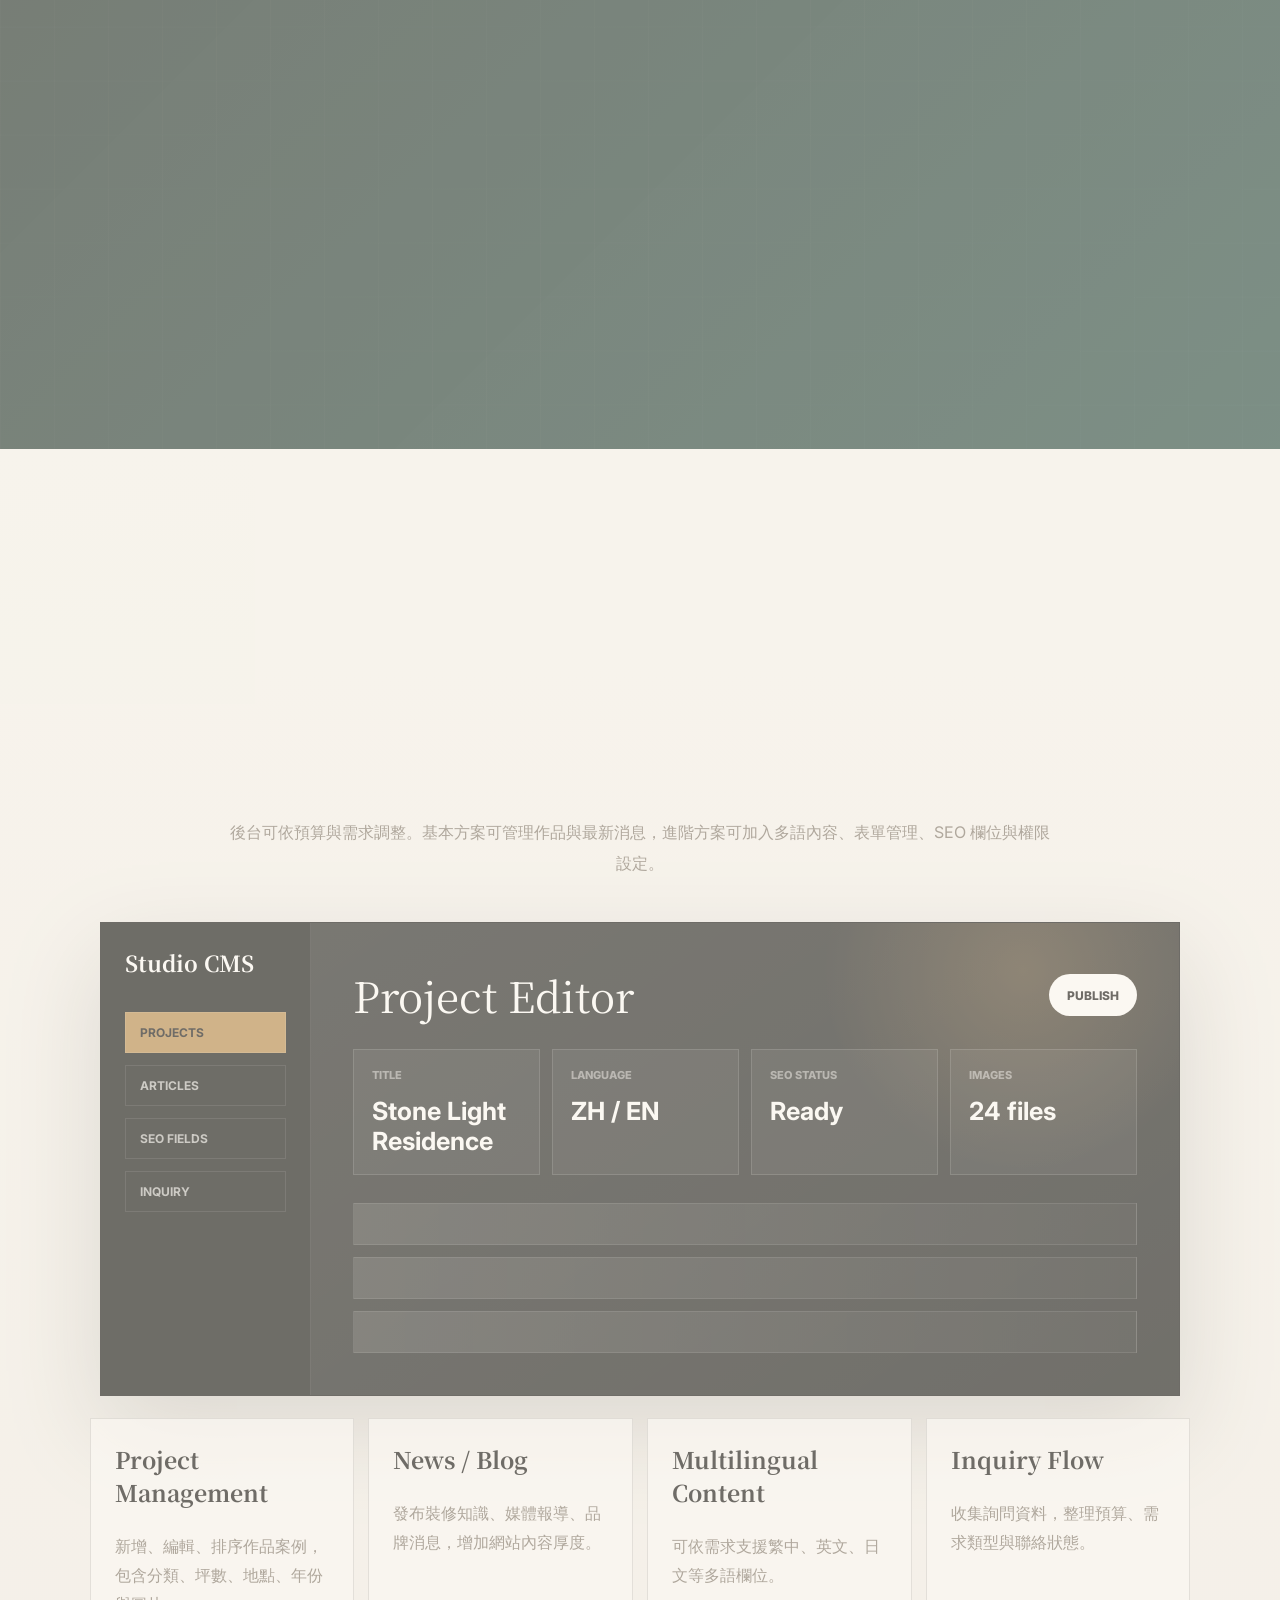
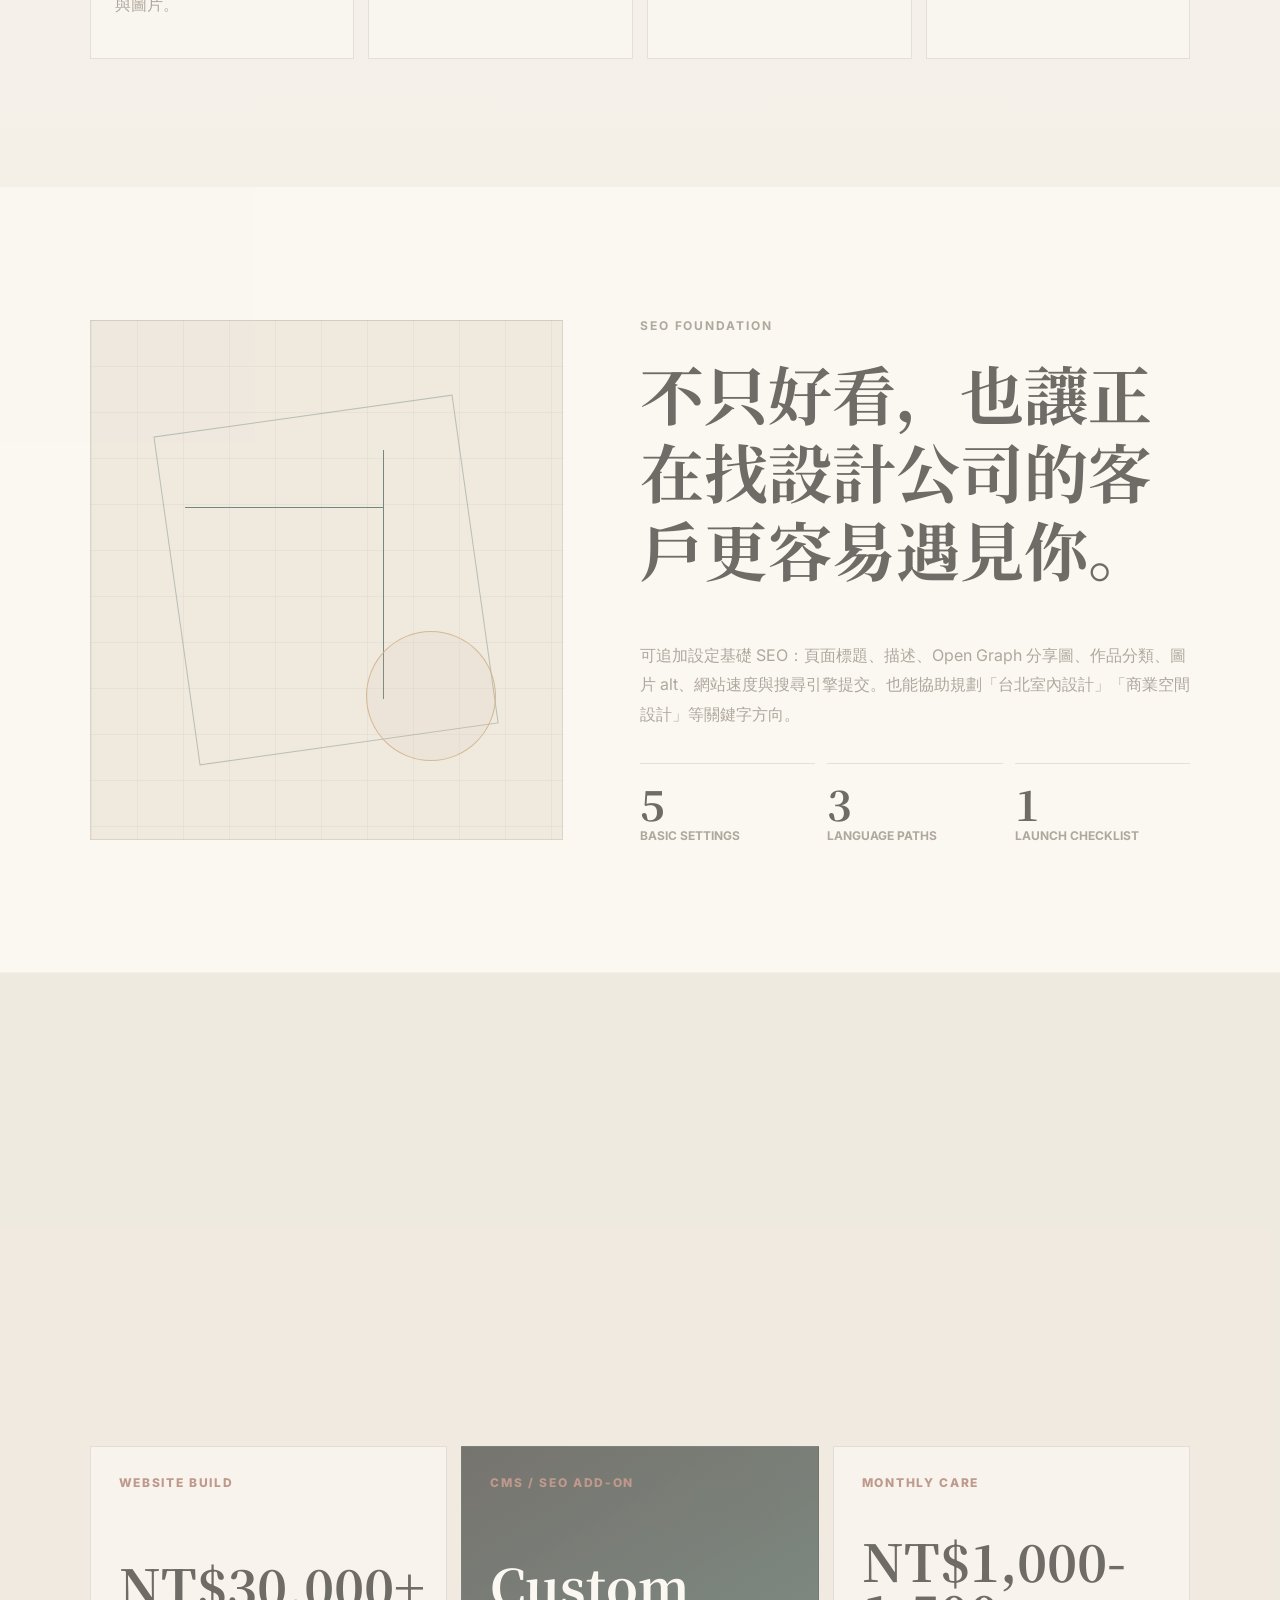
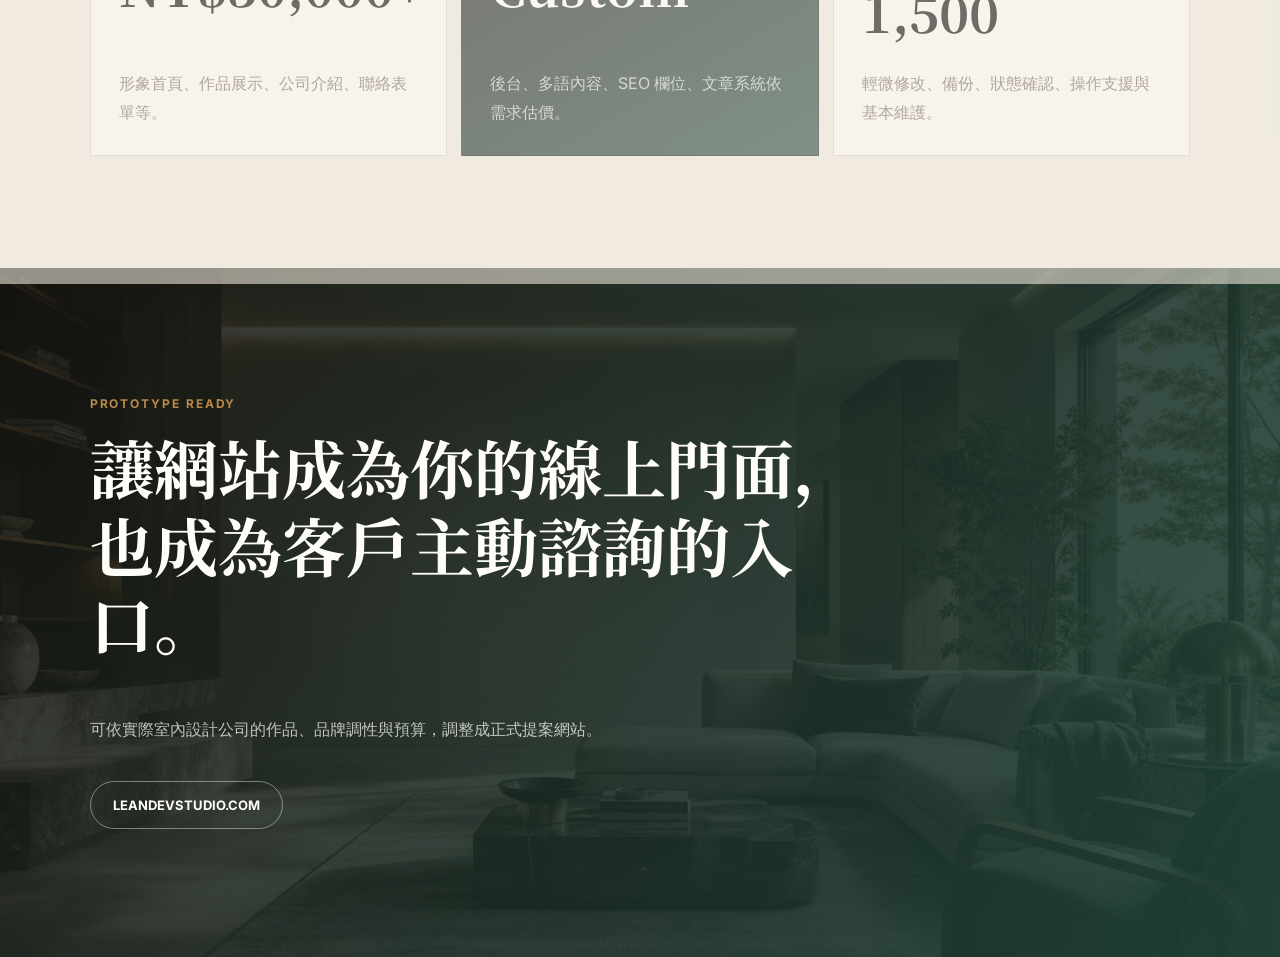
==== commit a3be26bf: "Fix work card body layout on Safari" ====
--- a/index.html
+++ b/index.html
@@ -14,7 +14,7 @@
       href="https://fonts.googleapis.com/css2?family=Inter:wght@400;500;600;700;800&family=Noto+Serif+JP:wght@500;700&display=swap"
       rel="stylesheet"
     />
-    <link rel="stylesheet" href="styles.css?v=3" />
+    <link rel="stylesheet" href="styles.css?v=4" />
   </head>
   <body>
     <div class="cursor" aria-hidden="true">
@@ -380,6 +380,6 @@
       </section>
     </main>
 
-    <script src="script.js?v=3"></script>
+    <script src="script.js?v=4"></script>
   </body>
 </html>
--- a/styles.css
+++ b/styles.css
@@ -549,8 +549,8 @@
 .work-card {
   position: relative;
   min-height: 520px;
-  display: grid;
-  grid-template-rows: 1fr auto;
+  display: flex;
+  flex-direction: column;
   padding: 0;
   overflow: hidden;
   border: 1px solid var(--line);
@@ -595,9 +595,11 @@
 }
 
 .work-card img {
+  display: block;
+  flex: 0 0 auto;
   width: 100%;
-  height: 100%;
-  min-height: 300px;
+  height: clamp(320px, 34vw, 430px);
+  min-height: 0;
   object-fit: cover;
   filter: saturate(0.92) contrast(1.04);
   transform: scale(1.01);
@@ -612,7 +614,12 @@
 }
 
 .work-card__body {
+  position: relative;
+  z-index: 1;
+  flex: 1 0 auto;
+  min-height: 190px;
   padding: 24px 26px 28px;
+  background: rgba(255, 253, 248, 0.9);
 }
 
 .work-card span {
@@ -1626,7 +1633,15 @@
   }
 
   .work-card {
-    min-height: 270px;
+    min-height: 0;
+  }
+
+  .work-card img {
+    height: clamp(230px, 68vw, 340px);
+  }
+
+  .work-card__body {
+    min-height: 168px;
   }
 
   .service-types {
